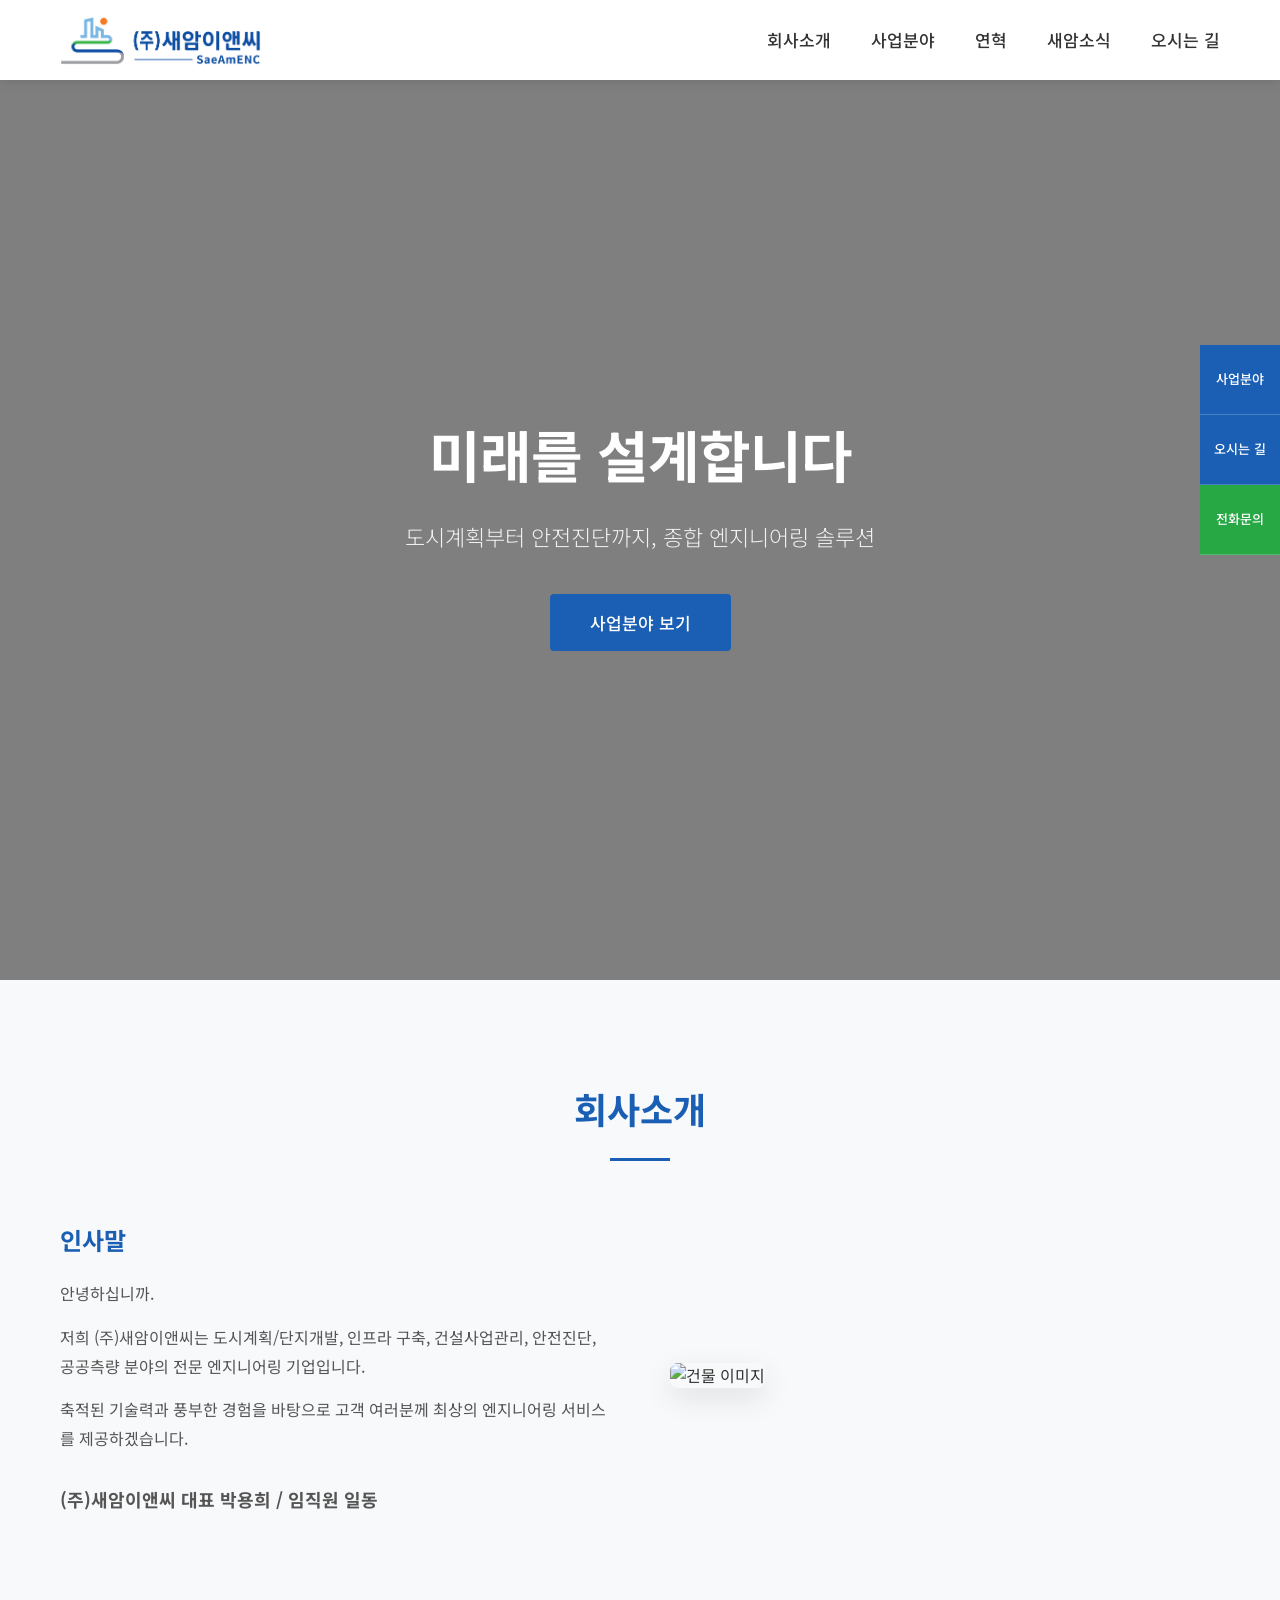
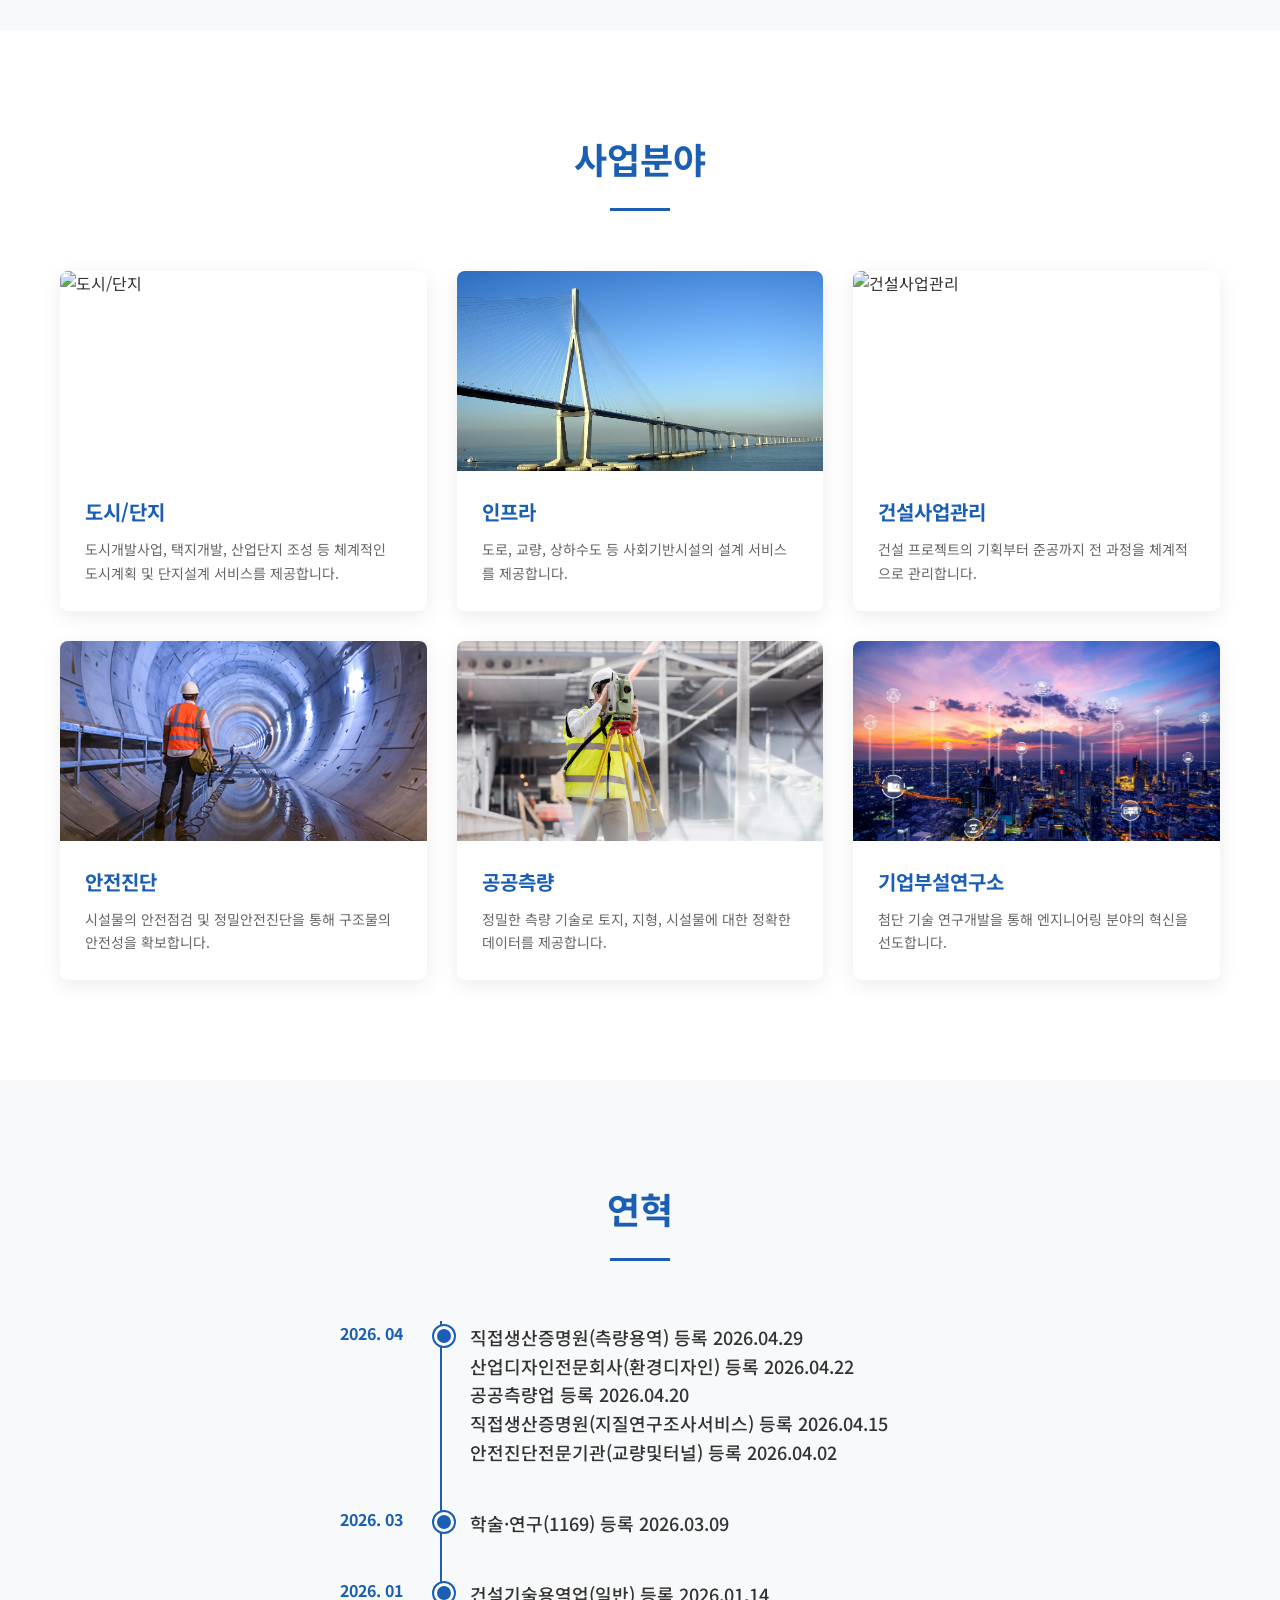
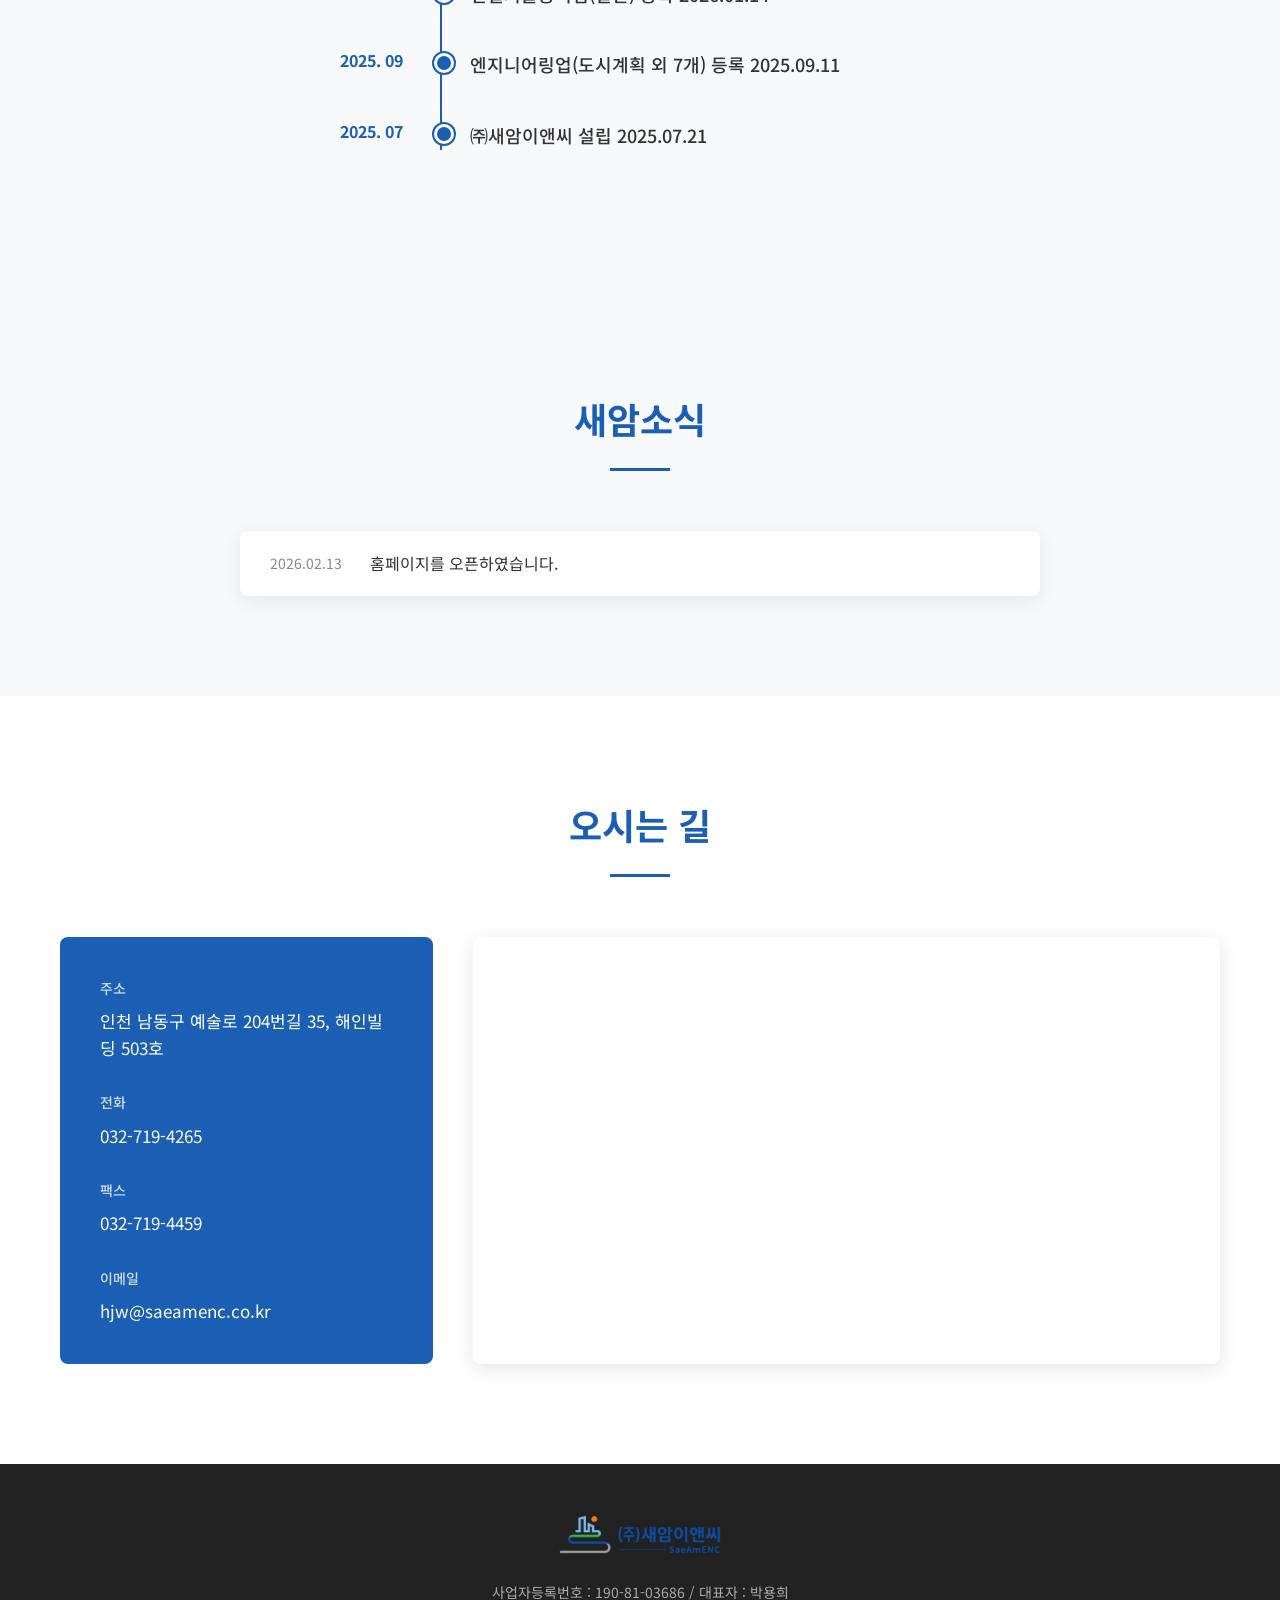
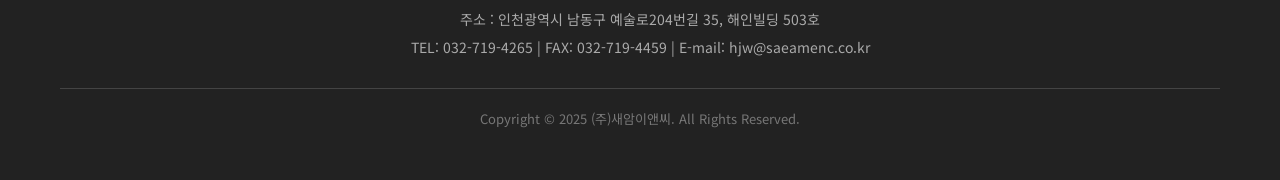
==== index.html @ ef093e9a "연혁 업데이트: 2025.07 설립 ~ 2026.04 등록 내역 추가" ====
<!DOCTYPE html>
<html lang="ko">
<head>
    <meta charset="UTF-8">
    <meta name="viewport" content="width=device-width, initial-scale=1.0">
    <title>(주)새암이앤씨 - 미래를 설계합니다</title>
    <meta name="description" content="(주)새암이앤씨 - 도시/단지, 인프라, 건설사업관리, 안전진단, 공공측량 전문 기업">
    <link rel="stylesheet" href="css/style.css">
    <link href="https://fonts.googleapis.com/css2?family=Noto+Sans+KR:wght@300;400;500;700&display=swap" rel="stylesheet">
</head>
<body>
    <!-- 헤더 -->
    <header class="header">
        <div class="header-inner">
            <div class="logo">
                <a href="index.html">
                    <img src="images/logo.png" alt="(주)새암이앤씨" class="logo-img">
                </a>
            </div>
            <nav class="nav-menu">
                <ul>
                    <li><a href="#company">회사소개</a></li>
                    <li><a href="#business">사업분야</a></li>
                    <li><a href="#history">연혁</a></li>
                    <li><a href="#news">새암소식</a></li>
                    <li><a href="#contact">오시는 길</a></li>
                </ul>
            </nav>
            <button class="mobile-menu-btn">
                <span></span>
                <span></span>
                <span></span>
            </button>
        </div>
    </header>

    <!-- 히어로 섹션 -->
    <section class="hero">
        <div class="hero-overlay"></div>
        <div class="hero-content">
            <h1>미래를 설계합니다</h1>
            <p>도시계획부터 안전진단까지, 종합 엔지니어링 솔루션</p>
            <a href="#business" class="btn-primary">사업분야 보기</a>
        </div>
    </section>

    <!-- 회사소개 -->
    <section id="company" class="section company">
        <div class="container">
            <h2 class="section-title">회사소개</h2>
            <div class="company-content">
                <div class="company-text">
                    <h3>인사말</h3>
                    <p>
                        안녕하십니까.
                    </p>
                    <p>
                        저희 (주)새암이앤씨는 도시계획/단지개발, 인프라 구축, 건설사업관리, 안전진단, 공공측량 분야의 전문 엔지니어링 기업입니다.
                    </p>
                    <p>
                        축적된 기술력과 풍부한 경험을 바탕으로 고객 여러분께 
                        최상의 엔지니어링 서비스를 제공하겠습니다.
                    </p>
                    <p class="signature">
                        <strong>(주)새암이앤씨 대표 박용희 / 임직원 일동</strong>
                    </p>
                </div>
                <div class="company-image">
                    <img src="https://images.unsplash.com/photo-1486406146926-c627a92ad1ab?w=600&q=80" alt="건물 이미지">
                </div>
            </div>
        </div>
    </section>

    <!-- 사업분야 -->
    <section id="business" class="section business">
        <div class="container">
            <h2 class="section-title">사업분야</h2>
            <div class="business-grid">
                <div class="business-card">
                    <div class="card-icon">
                        <img src="https://images.unsplash.com/photo-1477959858617-67f85cf4f1df?w=400&q=80" alt="도시/단지">
                    </div>
                    <h3>도시/단지</h3>
                    <p>도시개발사업, 택지개발, 산업단지 조성 등 체계적인 도시계획 및 단지설계 서비스를 제공합니다.</p>
                </div>
                <div class="business-card">
                    <div class="card-icon">
                        <img src="images/infra.jpg" alt="인프라">
                    </div>
                    <h3>인프라</h3>
                    <p>도로, 교량, 상하수도 등 사회기반시설의 설계 서비스를 제공합니다.</p>
                </div>
                <div class="business-card">
                    <div class="card-icon">
                        <img src="https://images.unsplash.com/photo-1504307651254-35680f356dfd?w=400&q=80" alt="건설사업관리">
                    </div>
                    <h3>건설사업관리</h3>
                    <p>건설 프로젝트의 기획부터 준공까지 전 과정을 체계적으로 관리합니다.</p>
                </div>
                <div class="business-card">
                    <div class="card-icon">
                        <img src="images/safety.jpg" alt="안전진단">
                    </div>
                    <h3>안전진단</h3>
                    <p>시설물의 안전점검 및 정밀안전진단을 통해 구조물의 안전성을 확보합니다.</p>
                </div>
                <div class="business-card">
                    <div class="card-icon">
                        <img src="images/survey.jpg" alt="공공측량">
                    </div>
                    <h3>공공측량</h3>
                    <p>정밀한 측량 기술로 토지, 지형, 시설물에 대한 정확한 데이터를 제공합니다.</p>
                </div>
                <div class="business-card">
                    <div class="card-icon">
                        <img src="images/research.jpg" alt="기업부설연구소">
                    </div>
                    <h3>기업부설연구소</h3>
                    <p>첨단 기술 연구개발을 통해 엔지니어링 분야의 혁신을 선도합니다.</p>
                </div>
            </div>
        </div>
    </section>

    <!-- 연혁 -->
    <section id="history" class="section history">
        <div class="container">
            <h2 class="section-title">연혁</h2>
            <div class="timeline">
                <div class="timeline-item">
                    <div class="timeline-date">2026. 04</div>
                    <div class="timeline-content">
                        <h4>직접생산증명원(측량용역) 등록 <span class="timeline-sub">2026.04.29</span></h4>
                        <h4>산업디자인전문회사(환경디자인) 등록 <span class="timeline-sub">2026.04.22</span></h4>
                        <h4>공공측량업 등록 <span class="timeline-sub">2026.04.20</span></h4>
                        <h4>직접생산증명원(지질연구조사서비스) 등록 <span class="timeline-sub">2026.04.15</span></h4>
                        <h4>안전진단전문기관(교량및터널) 등록 <span class="timeline-sub">2026.04.02</span></h4>
                    </div>
                </div>
                <div class="timeline-item">
                    <div class="timeline-date">2026. 03</div>
                    <div class="timeline-content">
                        <h4>학술·연구(1169) 등록 <span class="timeline-sub">2026.03.09</span></h4>
                    </div>
                </div>
                <div class="timeline-item">
                    <div class="timeline-date">2026. 01</div>
                    <div class="timeline-content">
                        <h4>건설기술용역업(일반) 등록 <span class="timeline-sub">2026.01.14</span></h4>
                    </div>
                </div>
                <div class="timeline-item">
                    <div class="timeline-date">2025. 09</div>
                    <div class="timeline-content">
                        <h4>엔지니어링업(도시계획 외 7개) 등록 <span class="timeline-sub">2025.09.11</span></h4>
                    </div>
                </div>
                <div class="timeline-item">
                    <div class="timeline-date">2025. 07</div>
                    <div class="timeline-content">
                        <h4>㈜새암이앤씨 설립 <span class="timeline-sub">2025.07.21</span></h4>
                    </div>
                </div>
            </div>
        </div>
    </section>

    <!-- 새암소식 -->
    <section id="news" class="section news">
        <div class="container">
            <h2 class="section-title">새암소식</h2>
            <div class="news-list">
                <div class="news-item">
                    <span class="news-date">2026.02.13</span>
                    <span class="news-title">홈페이지를 오픈하였습니다.</span>
                </div>
            </div>
        </div>
    </section>

    <!-- 오시는 길 -->
    <section id="contact" class="section contact">
        <div class="container">
            <h2 class="section-title">오시는 길</h2>
            <div class="contact-wrapper">
                <div class="contact-info">
                    <div class="info-item">
                        <h4>주소</h4>
                        <p>인천 남동구 예술로 204번길 35, 해인빌딩 503호</p>
                    </div>
                    <div class="info-item">
                        <h4>전화</h4>
                        <p>032-719-4265</p>
                    </div>
                    <div class="info-item">
                        <h4>팩스</h4>
                        <p>032-719-4459</p>
                    </div>
                    <div class="info-item">
                        <h4>이메일</h4>
                        <p>hjw@saeamenc.co.kr</p>
                    </div>
                </div>
                <div class="contact-map">
                    <iframe 
                        src="https://www.google.com/maps/embed?pb=!1m18!1m12!1m3!1d3167.8694726!2d126.7055!3d37.4508!2m3!1f0!2f0!3f0!3m2!1i1024!2i768!4f13.1!3m3!1m2!1s0x0%3A0x0!2z7J247LKcIOuCqOuPmeq1rCDsmIjsiKDroZwgMjA067KI6ri4IDM1!5e0!3m2!1sko!2skr!4v1600000000000!5m2!1sko!2skr" 
                        width="100%" 
                        height="350" 
                        style="border:0;" 
                        allowfullscreen="" 
                        loading="lazy">
                    </iframe>
                </div>
            </div>
        </div>
    </section>

    <!-- 푸터 -->
    <footer class="footer">
        <div class="container">
            <div class="footer-content">
                <div class="footer-logo">
                    <img src="images/logo.png" alt="(주)새암이앤씨" class="footer-logo-img">
                </div>
                <div class="footer-info">
                    <p>사업자등록번호 : 190-81-03686 / 대표자 : 박용희</p>
                    <p>주소 : 인천광역시 남동구 예술로204번길 35, 해인빌딩 503호</p>
                    <p>TEL: 032-719-4265 | FAX: 032-719-4459 | E-mail: hjw@saeamenc.co.kr</p>
                </div>
                <div class="footer-copyright">
                    <p>Copyright © 2025 (주)새암이앤씨. All Rights Reserved.</p>
                </div>
            </div>
        </div>
    </footer>

    <!-- 퀵메뉴 -->
    <aside class="quick-menu">
        <a href="#business" class="quick-item">
            <span>사업분야</span>
        </a>
        <a href="#contact" class="quick-item">
            <span>오시는 길</span>
        </a>
        <a href="tel:032-719-4265" class="quick-item phone">
            <span>전화문의</span>
        </a>
    </aside>

    <script src="js/main.js"></script>
</body>
</html>
---- css/style.css ----
/* Reset & Base */
* {
    margin: 0;
    padding: 0;
    box-sizing: border-box;
}

html {
    scroll-behavior: smooth;
}

body {
    font-family: 'Noto Sans KR', sans-serif;
    font-size: 16px;
    line-height: 1.6;
    color: #333;
    background: #fff;
}

a {
    text-decoration: none;
    color: inherit;
}

ul {
    list-style: none;
}

img {
    max-width: 100%;
    height: auto;
}

.container {
    max-width: 1200px;
    margin: 0 auto;
    padding: 0 20px;
}

/* Header */
.header {
    position: fixed;
    top: 0;
    left: 0;
    right: 0;
    background: #fff;
    box-shadow: 0 2px 10px rgba(0,0,0,0.1);
    z-index: 1000;
}

.header-inner {
    max-width: 1200px;
    margin: 0 auto;
    padding: 0 20px;
    display: flex;
    justify-content: space-between;
    align-items: center;
    height: 80px;
}

.logo a {
    display: flex;
    align-items: center;
}

.logo-img {
    height: 50px;
    width: auto;
}

.logo-text {
    font-size: 24px;
    font-weight: 700;
    color: #1a5fb4;
}

.nav-menu ul {
    display: flex;
    gap: 40px;
}

.nav-menu a {
    font-size: 17px;
    font-weight: 500;
    color: #333;
    transition: color 0.3s;
    padding: 10px 0;
}

.nav-menu a:hover {
    color: #1a5fb4;
}

.mobile-menu-btn {
    display: none;
    flex-direction: column;
    gap: 5px;
    background: none;
    border: none;
    cursor: pointer;
    padding: 5px;
}

.mobile-menu-btn span {
    width: 25px;
    height: 3px;
    background: #333;
    border-radius: 2px;
}

/* Hero Section */
.hero {
    height: 100vh;
    min-height: 600px;
    background: url('https://images.unsplash.com/photo-1486406146926-c627a92ad1ab?w=1600&q=80') center/cover no-repeat;
    display: flex;
    align-items: center;
    justify-content: center;
    position: relative;
    margin-top: 80px;
}

.hero-overlay {
    position: absolute;
    top: 0;
    left: 0;
    right: 0;
    bottom: 0;
    background: rgba(0,0,0,0.5);
}

.hero-content {
    position: relative;
    z-index: 1;
    text-align: center;
    color: #fff;
    padding: 20px;
}

.hero-content h1 {
    font-size: 56px;
    font-weight: 700;
    margin-bottom: 20px;
    letter-spacing: -1px;
}

.hero-content p {
    font-size: 22px;
    font-weight: 300;
    margin-bottom: 40px;
    opacity: 0.9;
}

.btn-primary {
    display: inline-block;
    padding: 15px 40px;
    background: #1a5fb4;
    color: #fff;
    font-size: 17px;
    font-weight: 500;
    border-radius: 4px;
    transition: background 0.3s;
}

.btn-primary:hover {
    background: #154a8f;
}

/* Sections */
.section {
    padding: 100px 0;
}

.section-title {
    font-size: 36px;
    font-weight: 700;
    text-align: center;
    margin-bottom: 60px;
    color: #1a5fb4;
    position: relative;
}

.section-title::after {
    content: '';
    display: block;
    width: 60px;
    height: 3px;
    background: #1a5fb4;
    margin: 20px auto 0;
}

/* Company Section */
.company {
    background: #f8f9fa;
}

.company-content {
    display: grid;
    grid-template-columns: 1fr 1fr;
    gap: 60px;
    align-items: center;
}

.company-text h3 {
    font-size: 24px;
    color: #1a5fb4;
    margin-bottom: 20px;
}

.company-text p {
    margin-bottom: 15px;
    font-size: 16px;
    line-height: 1.8;
    color: #555;
}

.company-text .signature {
    margin-top: 30px;
    font-size: 18px;
}

.company-image img {
    border-radius: 8px;
    box-shadow: 0 10px 30px rgba(0,0,0,0.1);
}

/* Business Section */
.business-grid {
    display: grid;
    grid-template-columns: repeat(3, 1fr);
    gap: 30px;
}

.business-card {
    background: #fff;
    border-radius: 8px;
    overflow: hidden;
    box-shadow: 0 5px 20px rgba(0,0,0,0.08);
    transition: transform 0.3s, box-shadow 0.3s;
}

.business-card:hover {
    transform: translateY(-10px);
    box-shadow: 0 15px 40px rgba(0,0,0,0.15);
}

.card-icon {
    height: 200px;
    overflow: hidden;
}

.card-icon img {
    width: 100%;
    height: 100%;
    object-fit: cover;
    transition: transform 0.3s;
}

.business-card:hover .card-icon img {
    transform: scale(1.1);
}

.business-card h3 {
    font-size: 20px;
    color: #1a5fb4;
    padding: 25px 25px 10px;
}

.business-card p {
    padding: 0 25px 25px;
    font-size: 14px;
    color: #666;
    line-height: 1.7;
}

/* History Section */
.history {
    background: #f8f9fa;
}

.timeline {
    max-width: 600px;
    margin: 0 auto;
    position: relative;
}

.timeline::before {
    content: '';
    position: absolute;
    left: 100px;
    top: 0;
    bottom: 0;
    width: 2px;
    background: #1a5fb4;
}

.timeline-item {
    display: flex;
    align-items: flex-start;
    margin-bottom: 40px;
    position: relative;
}

.timeline-item::before {
    content: '';
    position: absolute;
    left: 94px;
    top: 5px;
    width: 14px;
    height: 14px;
    background: #1a5fb4;
    border-radius: 50%;
    border: 3px solid #fff;
    box-shadow: 0 0 0 2px #1a5fb4;
}

.timeline-date {
    width: 80px;
    font-size: 16px;
    font-weight: 700;
    color: #1a5fb4;
    flex-shrink: 0;
}

.timeline-content {
    margin-left: 50px;
    padding-top: 2px;
}

.timeline-content h4 {
    font-size: 18px;
    color: #333;
    font-weight: 500;
}

/* News Section */
.news {
    background: #f8f9fa;
}

.news-list {
    max-width: 800px;
    margin: 0 auto;
    background: #fff;
    border-radius: 8px;
    box-shadow: 0 5px 20px rgba(0,0,0,0.08);
    overflow: hidden;
}

.news-item {
    display: flex;
    align-items: center;
    padding: 20px 30px;
    border-bottom: 1px solid #eee;
    transition: background 0.3s;
}

.news-item:last-child {
    border-bottom: none;
}

.news-item:hover {
    background: #f8f9fa;
}

.news-date {
    font-size: 14px;
    color: #888;
    min-width: 100px;
    flex-shrink: 0;
}

.news-title {
    font-size: 16px;
    color: #333;
    font-weight: 400;
}

/* Contact Section */
.contact-wrapper {
    display: grid;
    grid-template-columns: 1fr 2fr;
    gap: 40px;
}

.contact-info {
    background: #1a5fb4;
    padding: 40px;
    border-radius: 8px;
    color: #fff;
}

.info-item {
    margin-bottom: 30px;
}

.info-item:last-child {
    margin-bottom: 0;
}

.info-item h4 {
    font-size: 14px;
    font-weight: 500;
    opacity: 0.8;
    margin-bottom: 8px;
}

.info-item p {
    font-size: 17px;
    font-weight: 400;
}

.contact-map {
    border-radius: 8px;
    overflow: hidden;
    box-shadow: 0 5px 20px rgba(0,0,0,0.1);
}

.contact-map iframe {
    display: block;
}

/* Footer */
.footer {
    background: #222;
    color: #aaa;
    padding: 50px 0;
}

.footer-content {
    text-align: center;
}

.footer-logo {
    margin-bottom: 20px;
}

.footer-logo span {
    font-size: 22px;
    font-weight: 700;
    color: #fff;
}

.footer-logo-img {
    height: 40px;
    width: auto;
}

.footer-info p {
    font-size: 14px;
    margin-bottom: 5px;
}

.footer-copyright {
    margin-top: 30px;
    padding-top: 20px;
    border-top: 1px solid #444;
}

.footer-copyright p {
    font-size: 13px;
    color: #777;
}

/* Quick Menu */
.quick-menu {
    position: fixed;
    right: 0;
    top: 50%;
    transform: translateY(-50%);
    z-index: 999;
    display: flex;
    flex-direction: column;
}

.quick-item {
    display: flex;
    align-items: center;
    justify-content: center;
    width: 80px;
    height: 70px;
    background: #1a5fb4;
    color: #fff;
    font-size: 13px;
    font-weight: 500;
    text-align: center;
    border-bottom: 1px solid rgba(255,255,255,0.2);
    transition: background 0.3s;
}

.quick-item:hover {
    background: #154a8f;
}

.quick-item.phone {
    background: #28a745;
}

.quick-item.phone:hover {
    background: #1e7b34;
}

/* Responsive */
@media (max-width: 992px) {
    .business-grid {
        grid-template-columns: repeat(2, 1fr);
    }
    
    .company-content {
        grid-template-columns: 1fr;
    }
    
    .company-image {
        order: -1;
    }
    
    .contact-wrapper {
        grid-template-columns: 1fr;
    }
}

@media (max-width: 768px) {
    .header-inner {
        height: 60px;
    }
    
    .logo-text {
        font-size: 18px;
    }
    
    .nav-menu {
        display: none;
        position: absolute;
        top: 60px;
        left: 0;
        right: 0;
        background: #fff;
        padding: 20px;
        box-shadow: 0 5px 10px rgba(0,0,0,0.1);
    }
    
    .nav-menu.active {
        display: block;
    }
    
    .nav-menu ul {
        flex-direction: column;
        gap: 0;
    }
    
    .nav-menu a {
        display: block;
        padding: 15px 0;
        border-bottom: 1px solid #eee;
    }
    
    .mobile-menu-btn {
        display: flex;
    }
    
    .hero {
        margin-top: 60px;
        height: 80vh;
        min-height: 500px;
    }
    
    .hero-content h1 {
        font-size: 32px;
    }
    
    .hero-content p {
        font-size: 16px;
    }
    
    .section {
        padding: 60px 0;
    }
    
    .section-title {
        font-size: 28px;
        margin-bottom: 40px;
    }
    
    .business-grid {
        grid-template-columns: 1fr;
    }
    
    .quick-menu {
        display: none;
    }
    
    .timeline::before {
        left: 80px;
    }
    
    .timeline-item::before {
        left: 74px;
    }
    
    .timeline-date {
        width: 60px;
        font-size: 14px;
    }
    
    .timeline-content {
        margin-left: 40px;
    }
}
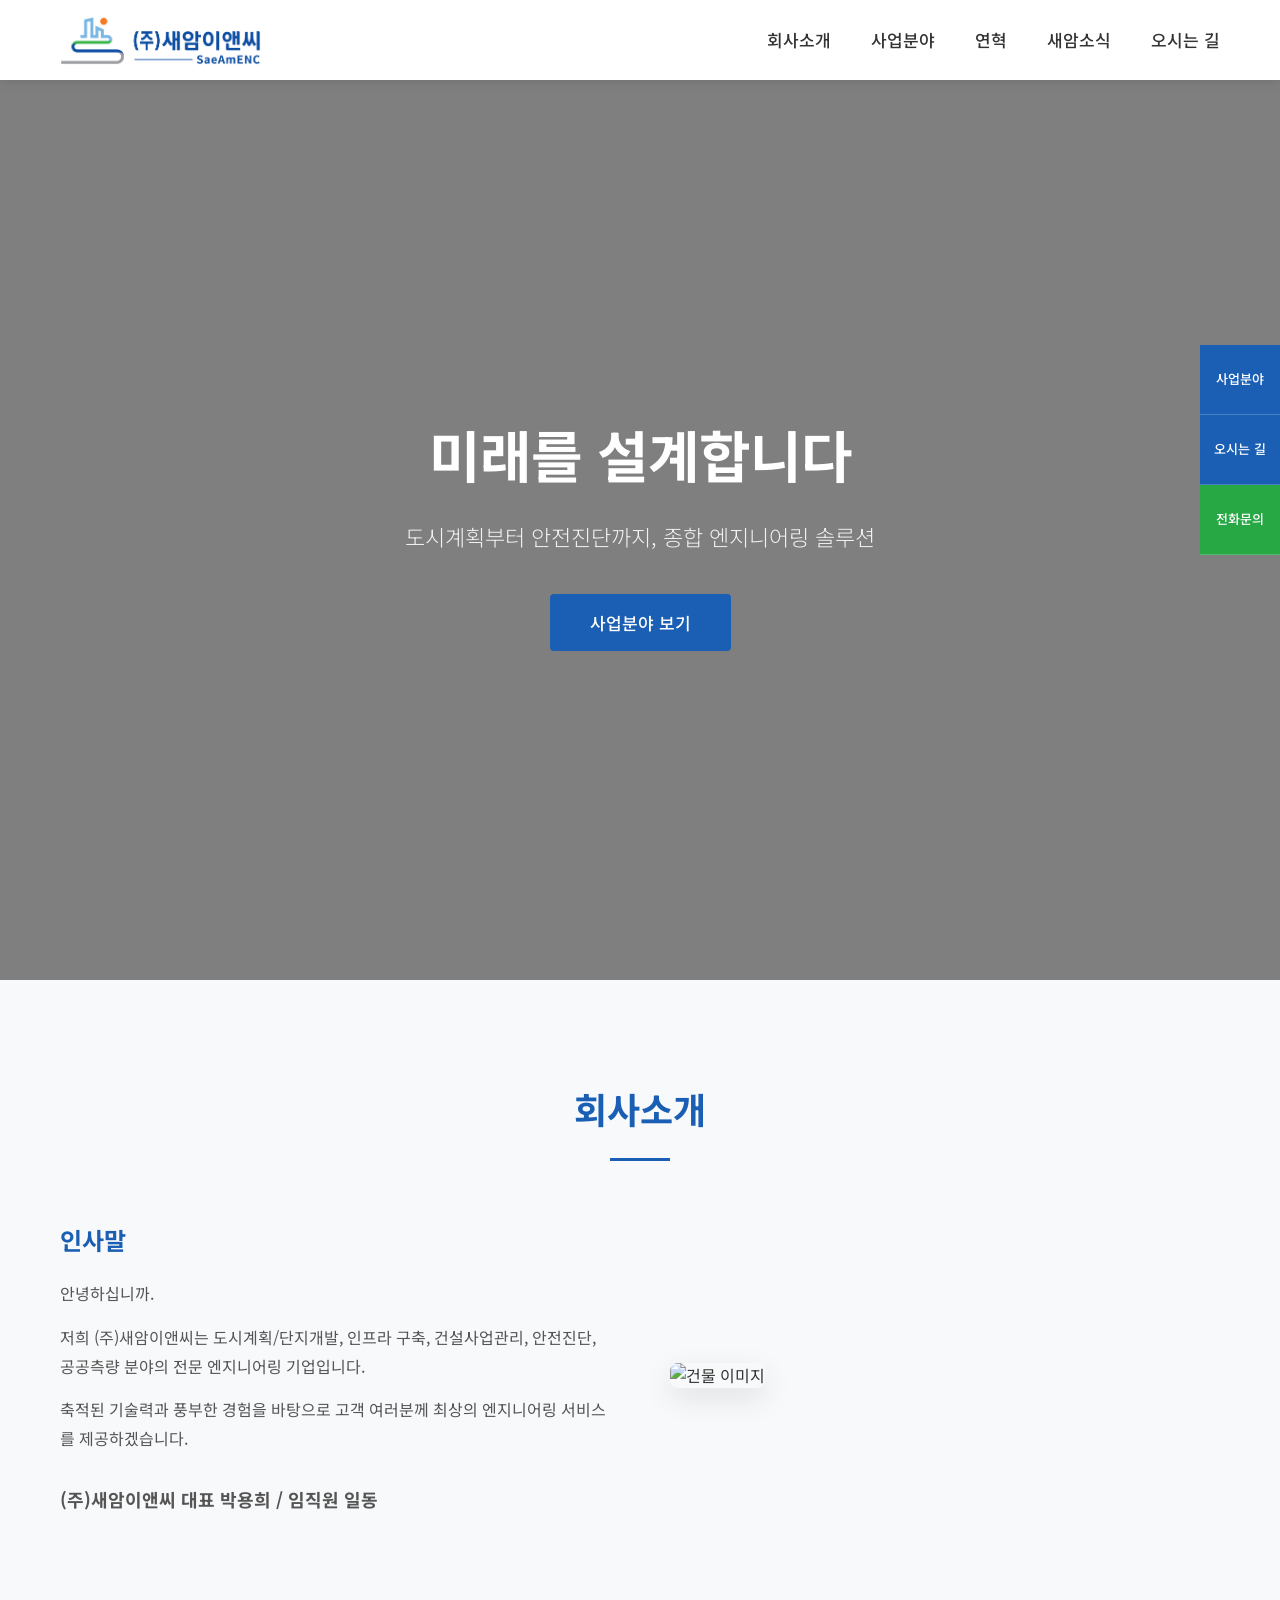
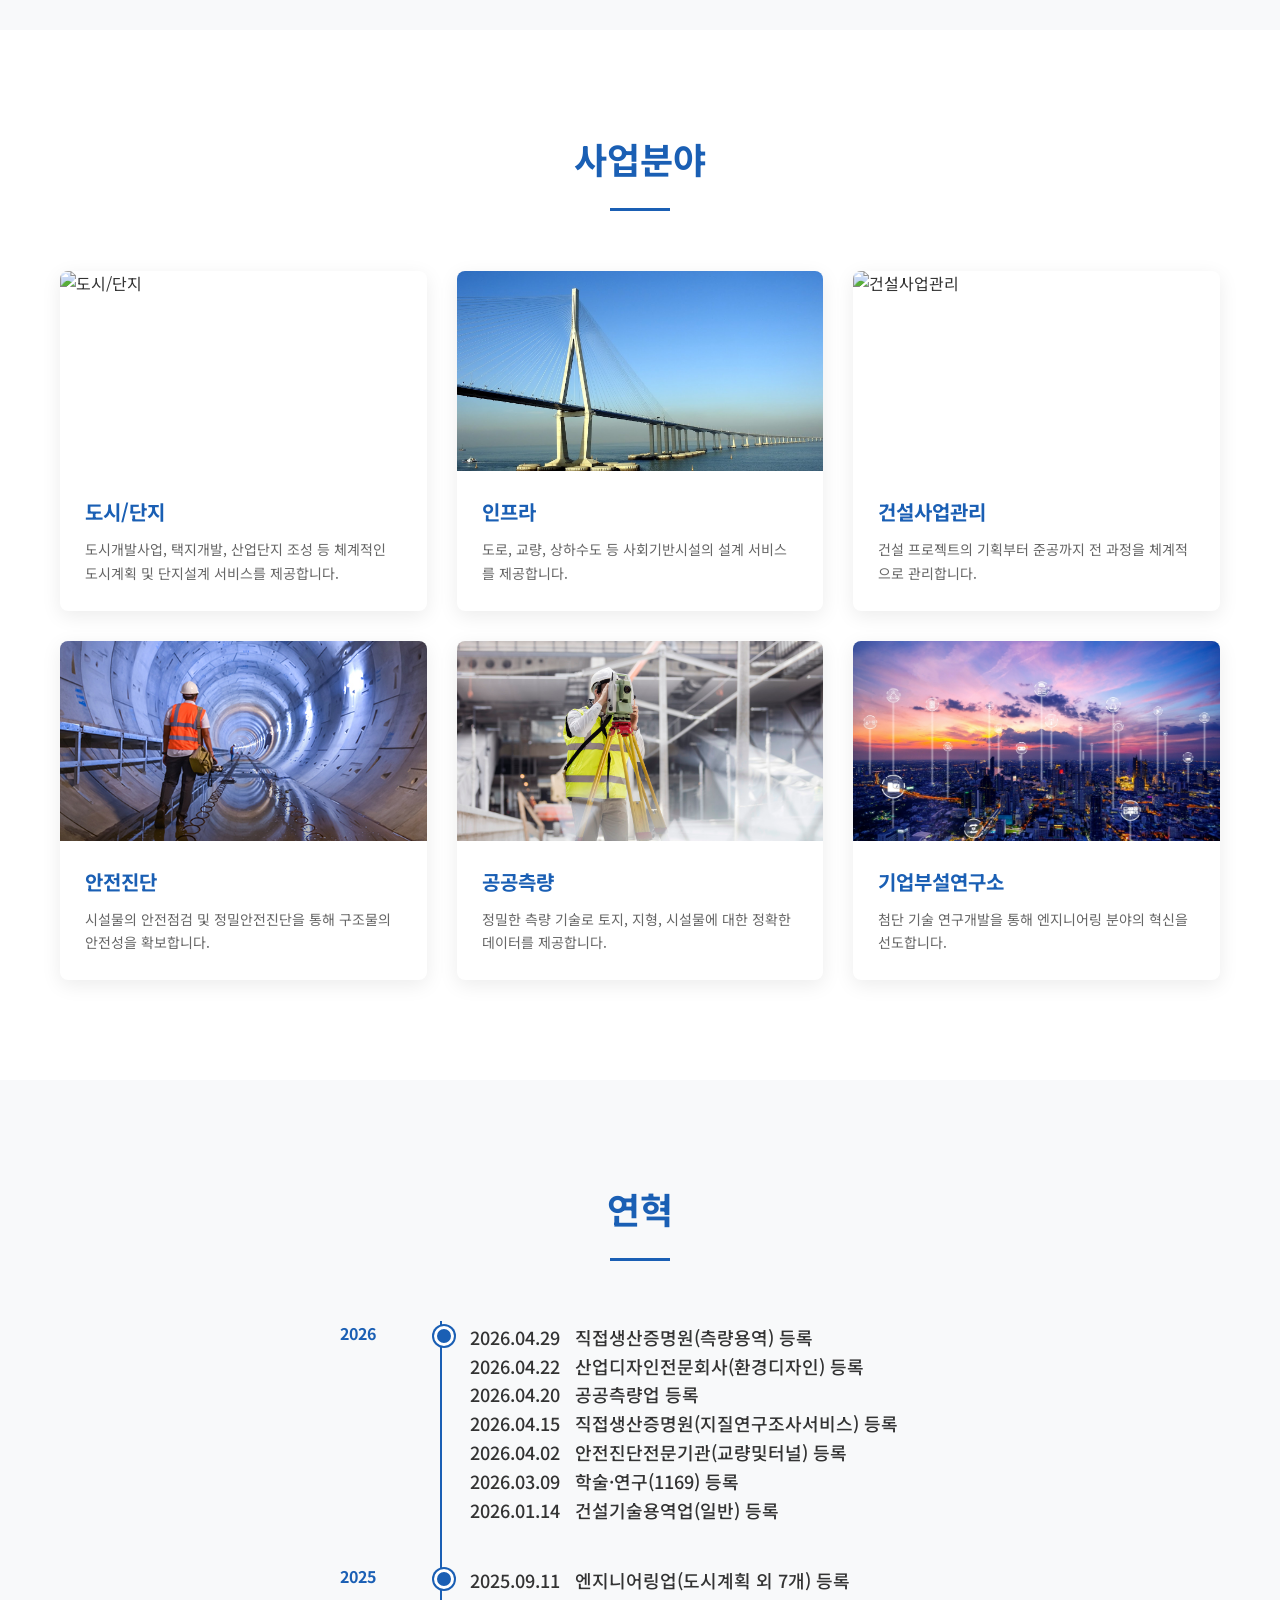
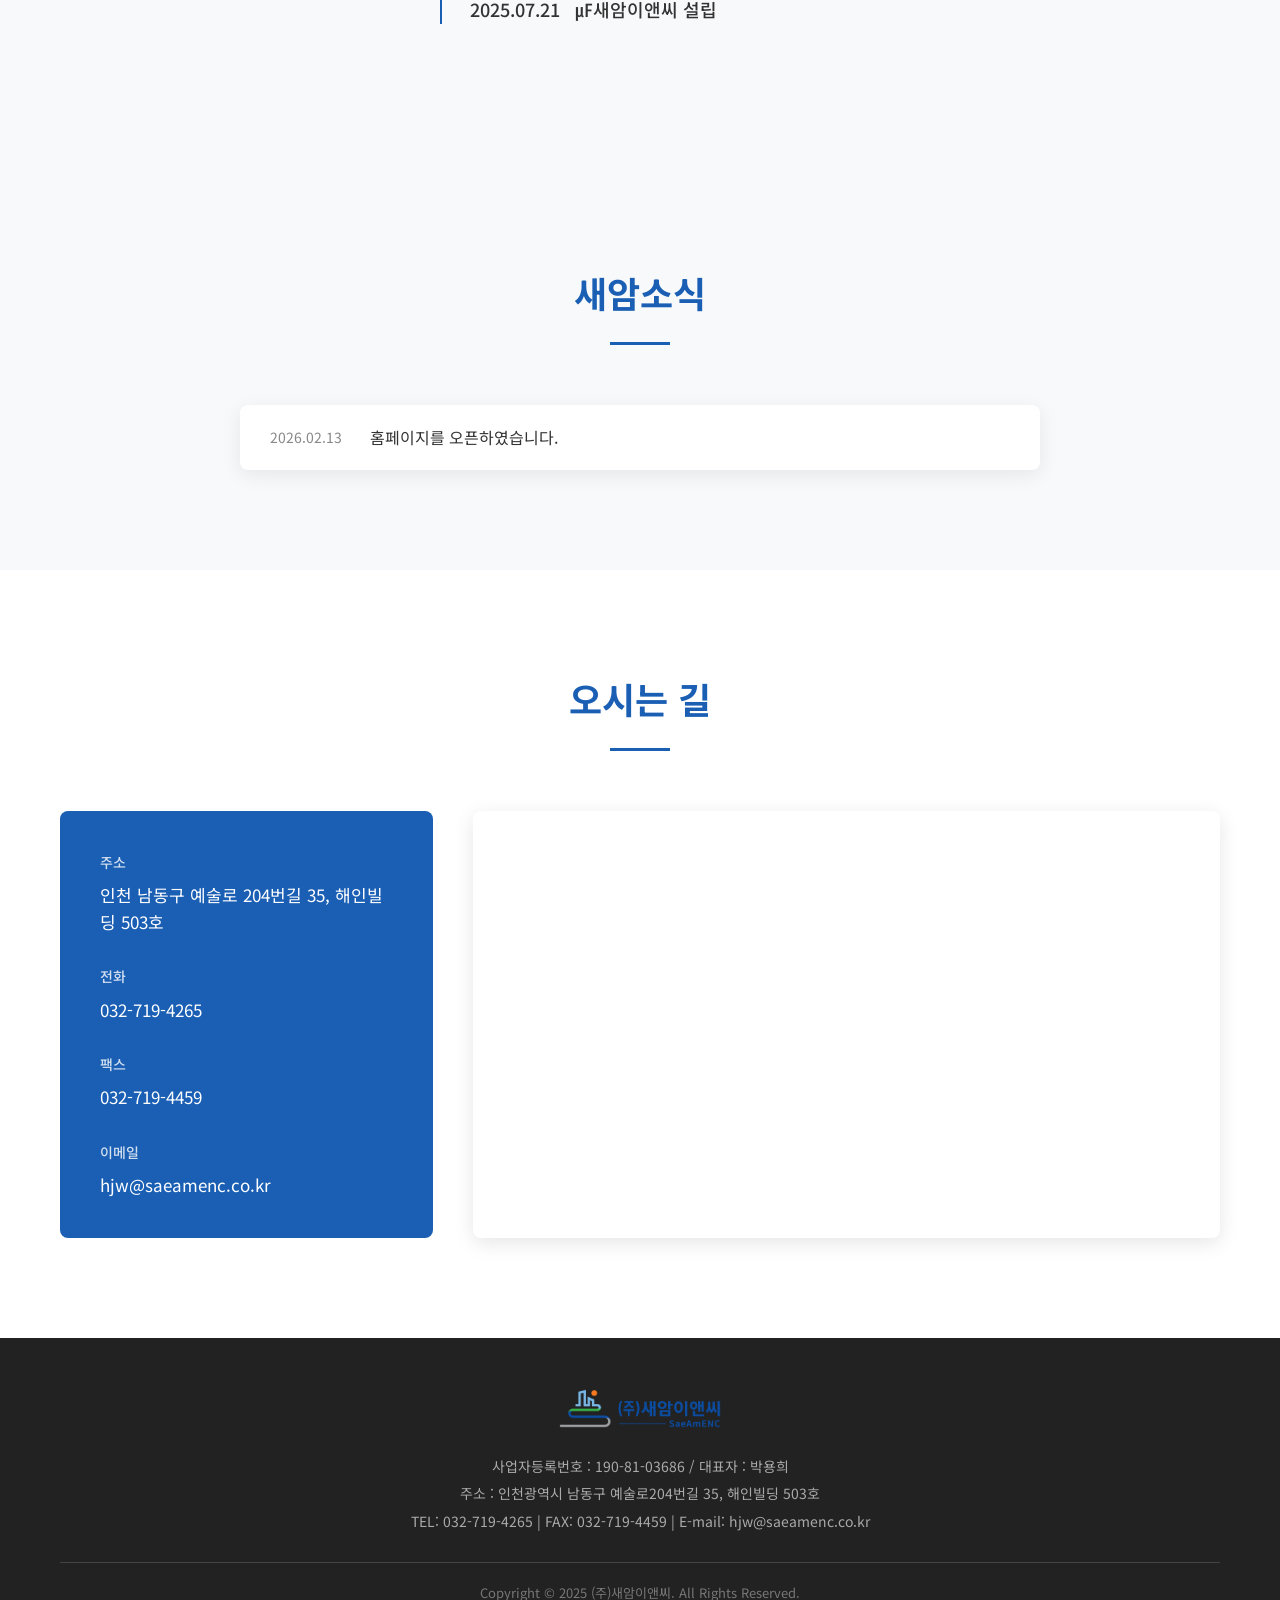
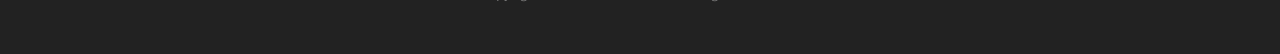
==== commit 1cacf50c: "연혁 형식 변경: 날짜 앞, 연도별 그룹화" ====
--- a/index.html
+++ b/index.html
@@ -129,37 +129,22 @@
             <h2 class="section-title">연혁</h2>
             <div class="timeline">
                 <div class="timeline-item">
-                    <div class="timeline-date">2026. 04</div>
+                    <div class="timeline-date">2026</div>
                     <div class="timeline-content">
-                        <h4>직접생산증명원(측량용역) 등록 <span class="timeline-sub">2026.04.29</span></h4>
-                        <h4>산업디자인전문회사(환경디자인) 등록 <span class="timeline-sub">2026.04.22</span></h4>
-                        <h4>공공측량업 등록 <span class="timeline-sub">2026.04.20</span></h4>
-                        <h4>직접생산증명원(지질연구조사서비스) 등록 <span class="timeline-sub">2026.04.15</span></h4>
-                        <h4>안전진단전문기관(교량및터널) 등록 <span class="timeline-sub">2026.04.02</span></h4>
+                        <h4>2026.04.29 &nbsp; 직접생산증명원(측량용역) 등록</h4>
+                        <h4>2026.04.22 &nbsp; 산업디자인전문회사(환경디자인) 등록</h4>
+                        <h4>2026.04.20 &nbsp; 공공측량업 등록</h4>
+                        <h4>2026.04.15 &nbsp; 직접생산증명원(지질연구조사서비스) 등록</h4>
+                        <h4>2026.04.02 &nbsp; 안전진단전문기관(교량및터널) 등록</h4>
+                        <h4>2026.03.09 &nbsp; 학술·연구(1169) 등록</h4>
+                        <h4>2026.01.14 &nbsp; 건설기술용역업(일반) 등록</h4>
                     </div>
                 </div>
                 <div class="timeline-item">
-                    <div class="timeline-date">2026. 03</div>
+                    <div class="timeline-date">2025</div>
                     <div class="timeline-content">
-                        <h4>학술·연구(1169) 등록 <span class="timeline-sub">2026.03.09</span></h4>
-                    </div>
-                </div>
-                <div class="timeline-item">
-                    <div class="timeline-date">2026. 01</div>
-                    <div class="timeline-content">
-                        <h4>건설기술용역업(일반) 등록 <span class="timeline-sub">2026.01.14</span></h4>
-                    </div>
-                </div>
-                <div class="timeline-item">
-                    <div class="timeline-date">2025. 09</div>
-                    <div class="timeline-content">
-                        <h4>엔지니어링업(도시계획 외 7개) 등록 <span class="timeline-sub">2025.09.11</span></h4>
-                    </div>
-                </div>
-                <div class="timeline-item">
-                    <div class="timeline-date">2025. 07</div>
-                    <div class="timeline-content">
-                        <h4>㈜새암이앤씨 설립 <span class="timeline-sub">2025.07.21</span></h4>
+                        <h4>2025.09.11 &nbsp; 엔지니어링업(도시계획 외 7개) 등록</h4>
+                        <h4>2025.07.21 &nbsp; ㎌새암이앤씨 설립</h4>
                     </div>
                 </div>
             </div>
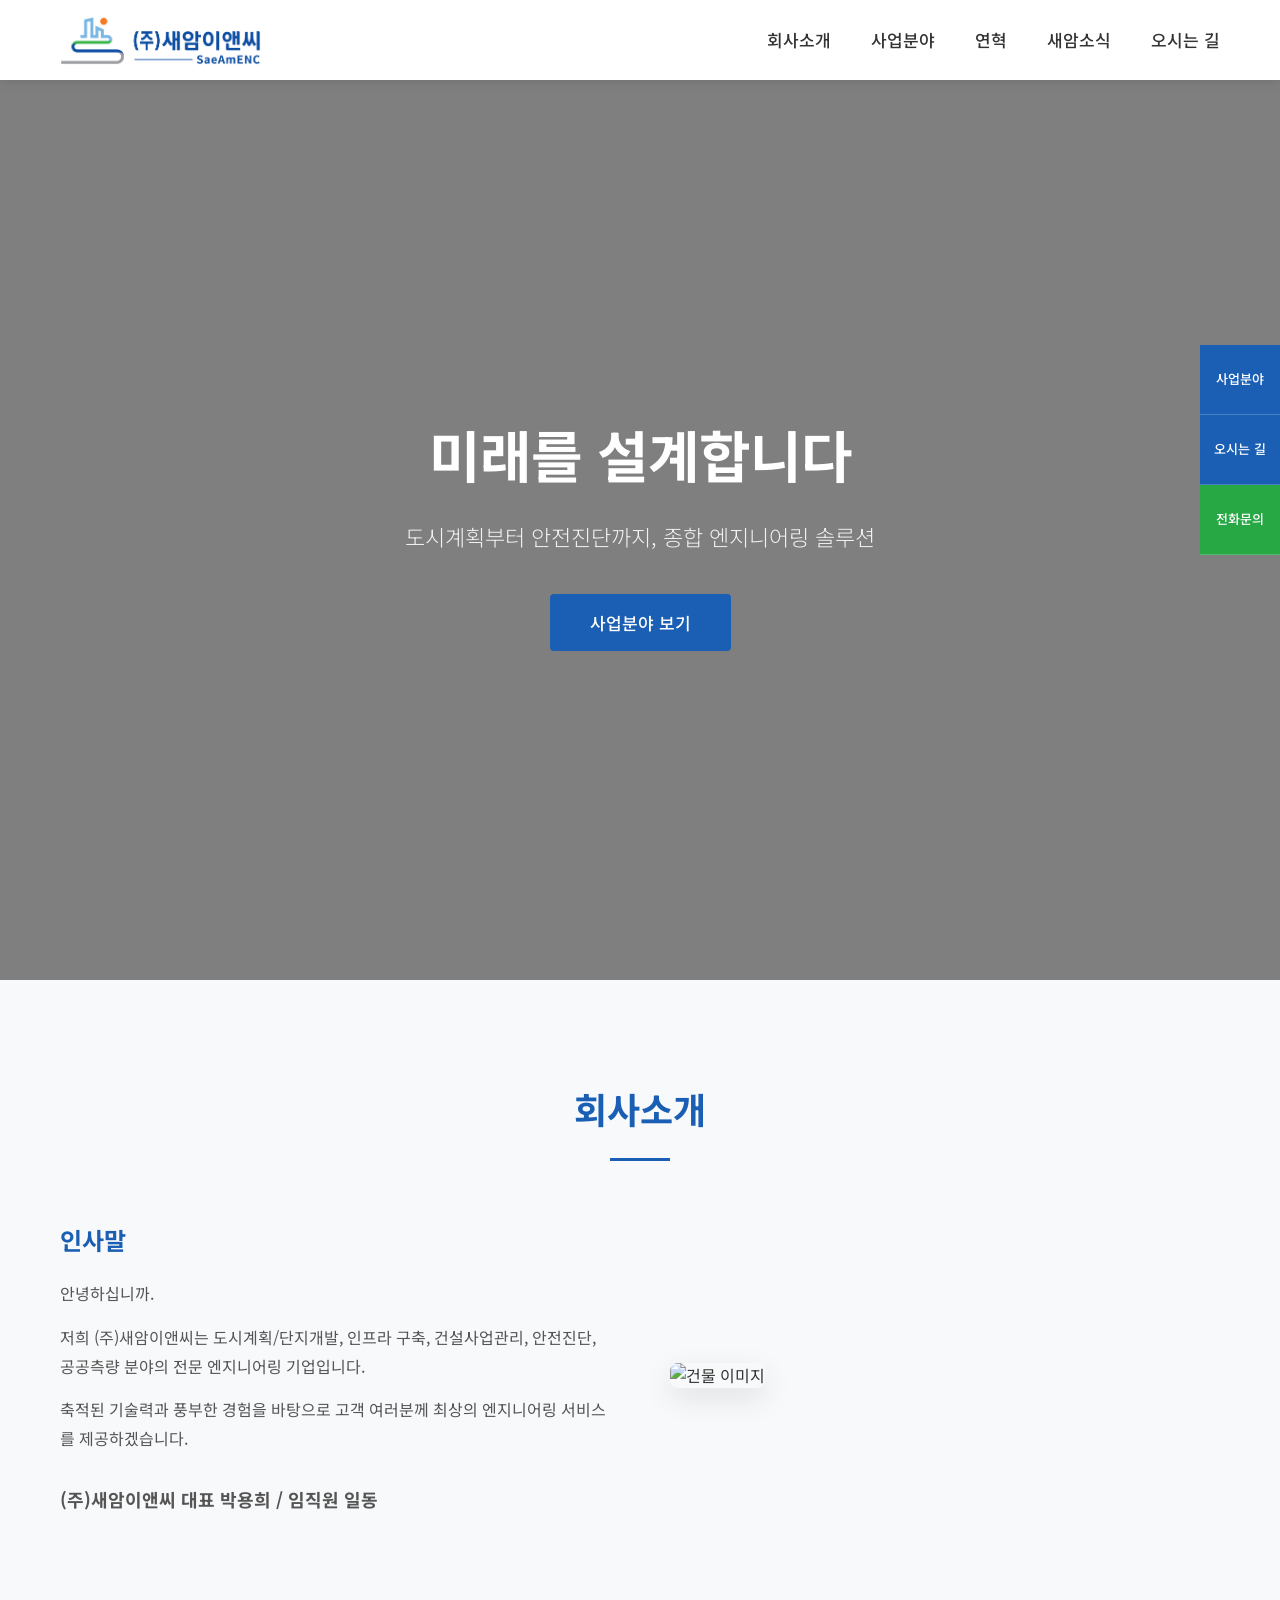
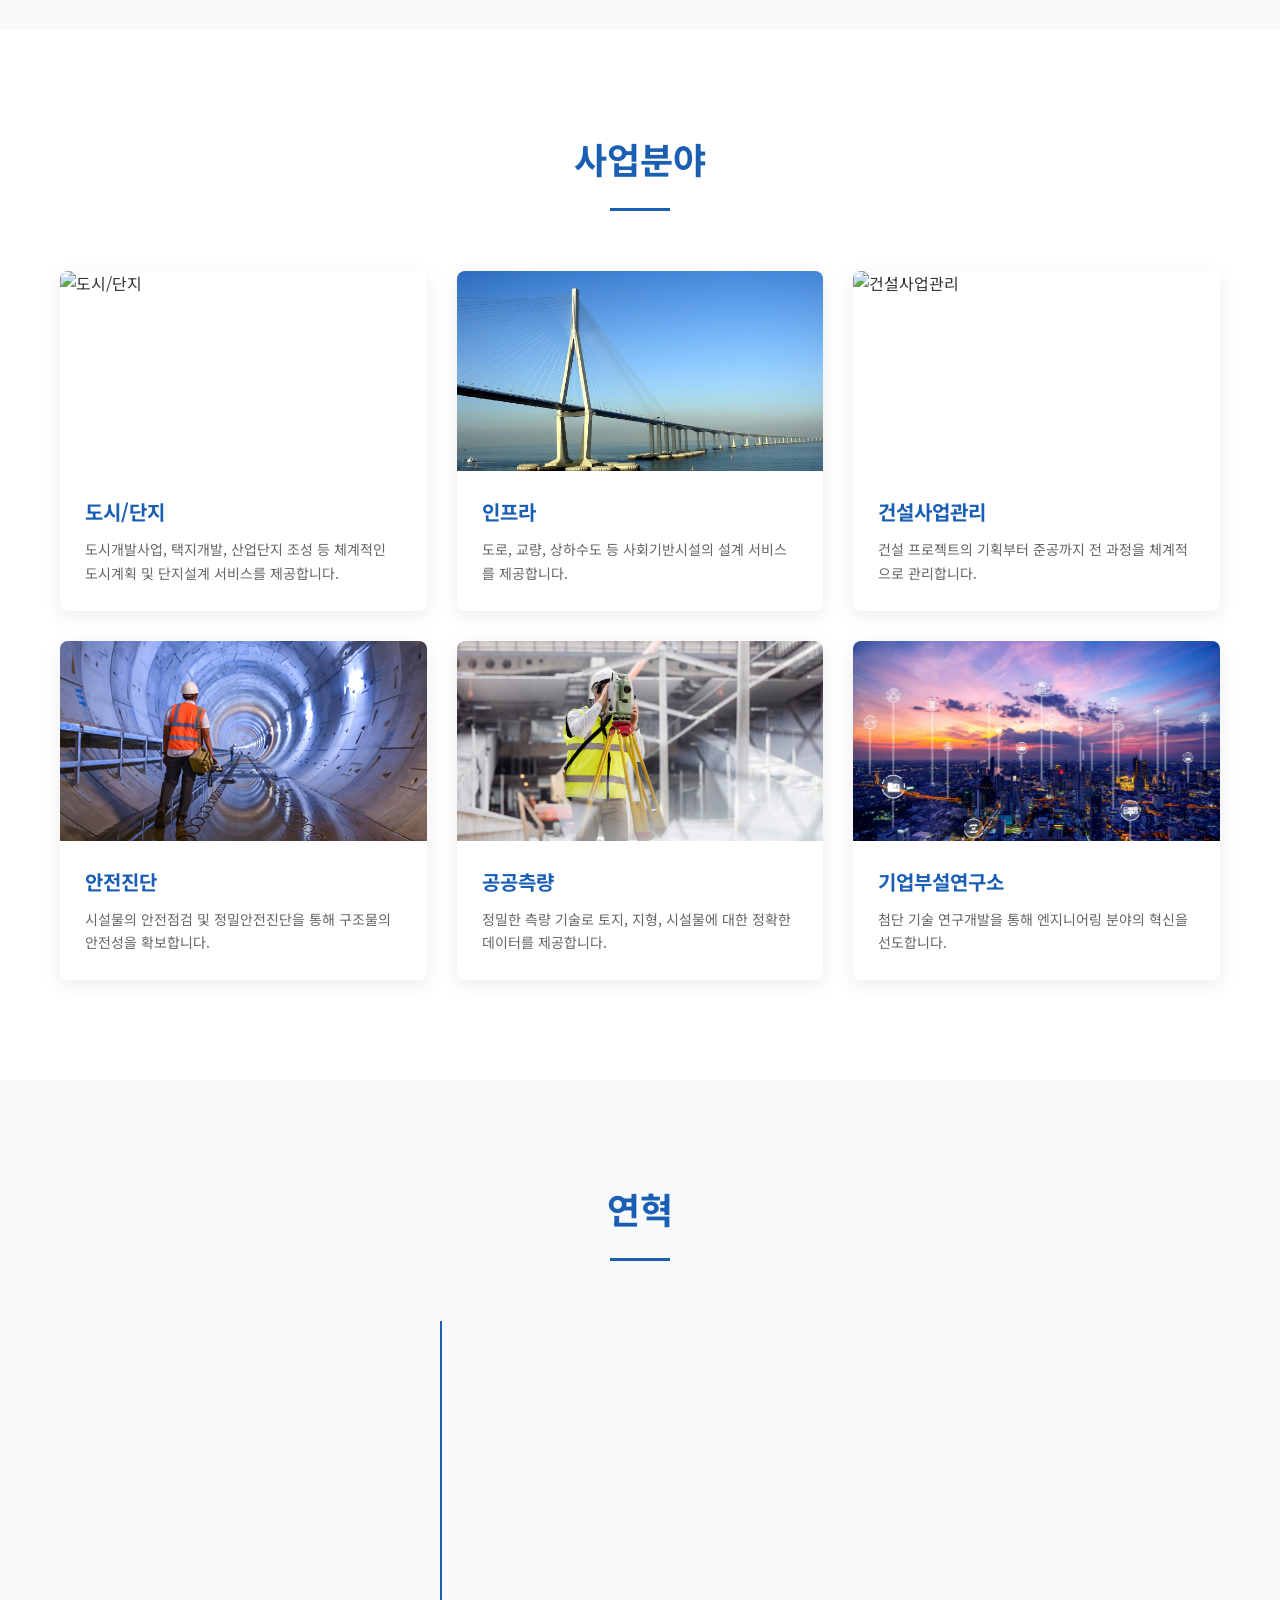
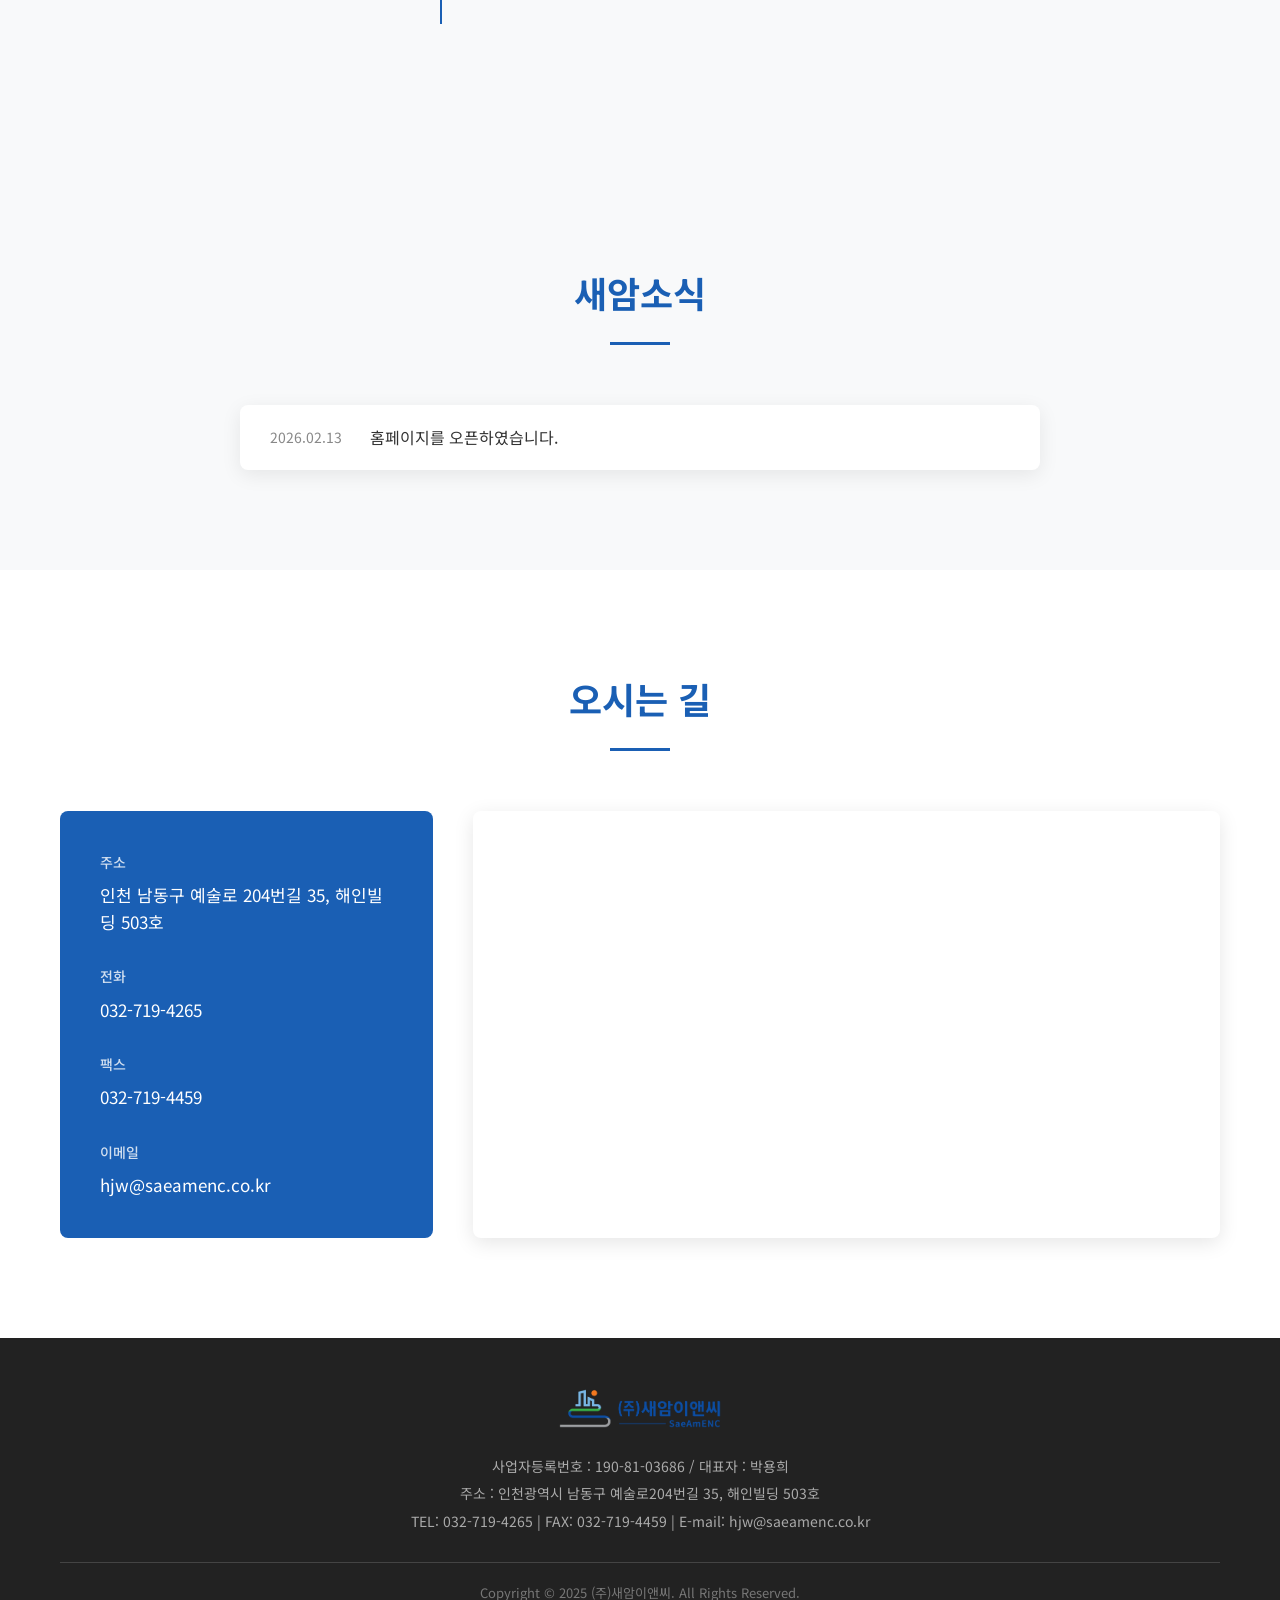
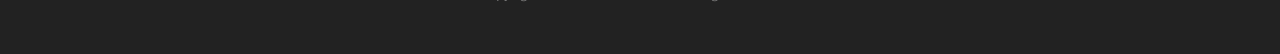
==== commit c5a72f75: "연혁 날짜 형식: 연도 제외, 월.일만 표시" ====
--- a/index.html
+++ b/index.html
@@ -131,20 +131,20 @@
                 <div class="timeline-item">
                     <div class="timeline-date">2026</div>
                     <div class="timeline-content">
-                        <h4>2026.04.29 &nbsp; 직접생산증명원(측량용역) 등록</h4>
-                        <h4>2026.04.22 &nbsp; 산업디자인전문회사(환경디자인) 등록</h4>
-                        <h4>2026.04.20 &nbsp; 공공측량업 등록</h4>
-                        <h4>2026.04.15 &nbsp; 직접생산증명원(지질연구조사서비스) 등록</h4>
-                        <h4>2026.04.02 &nbsp; 안전진단전문기관(교량및터널) 등록</h4>
-                        <h4>2026.03.09 &nbsp; 학술·연구(1169) 등록</h4>
-                        <h4>2026.01.14 &nbsp; 건설기술용역업(일반) 등록</h4>
+                        <h4>04.29 &nbsp; 직접생산증명원(측량용역) 등록</h4>
+                        <h4>04.22 &nbsp; 산업디자인전문회사(환경디자인) 등록</h4>
+                        <h4>04.20 &nbsp; 공공측량업 등록</h4>
+                        <h4>04.15 &nbsp; 직접생산증명원(지질연구조사서비스) 등록</h4>
+                        <h4>04.02 &nbsp; 안전진단전문기관(교량및터널) 등록</h4>
+                        <h4>03.09 &nbsp; 학술·연구(1169) 등록</h4>
+                        <h4>01.14 &nbsp; 건설기술용역업(일반) 등록</h4>
                     </div>
                 </div>
                 <div class="timeline-item">
                     <div class="timeline-date">2025</div>
                     <div class="timeline-content">
-                        <h4>2025.09.11 &nbsp; 엔지니어링업(도시계획 외 7개) 등록</h4>
-                        <h4>2025.07.21 &nbsp; ㎌새암이앤씨 설립</h4>
+                        <h4>09.11 &nbsp; 엔지니어링업(도시계획 외 7개) 등록</h4>
+                        <h4>07.21 &nbsp; ㈜새암이앤씨 설립</h4>
                     </div>
                 </div>
             </div>
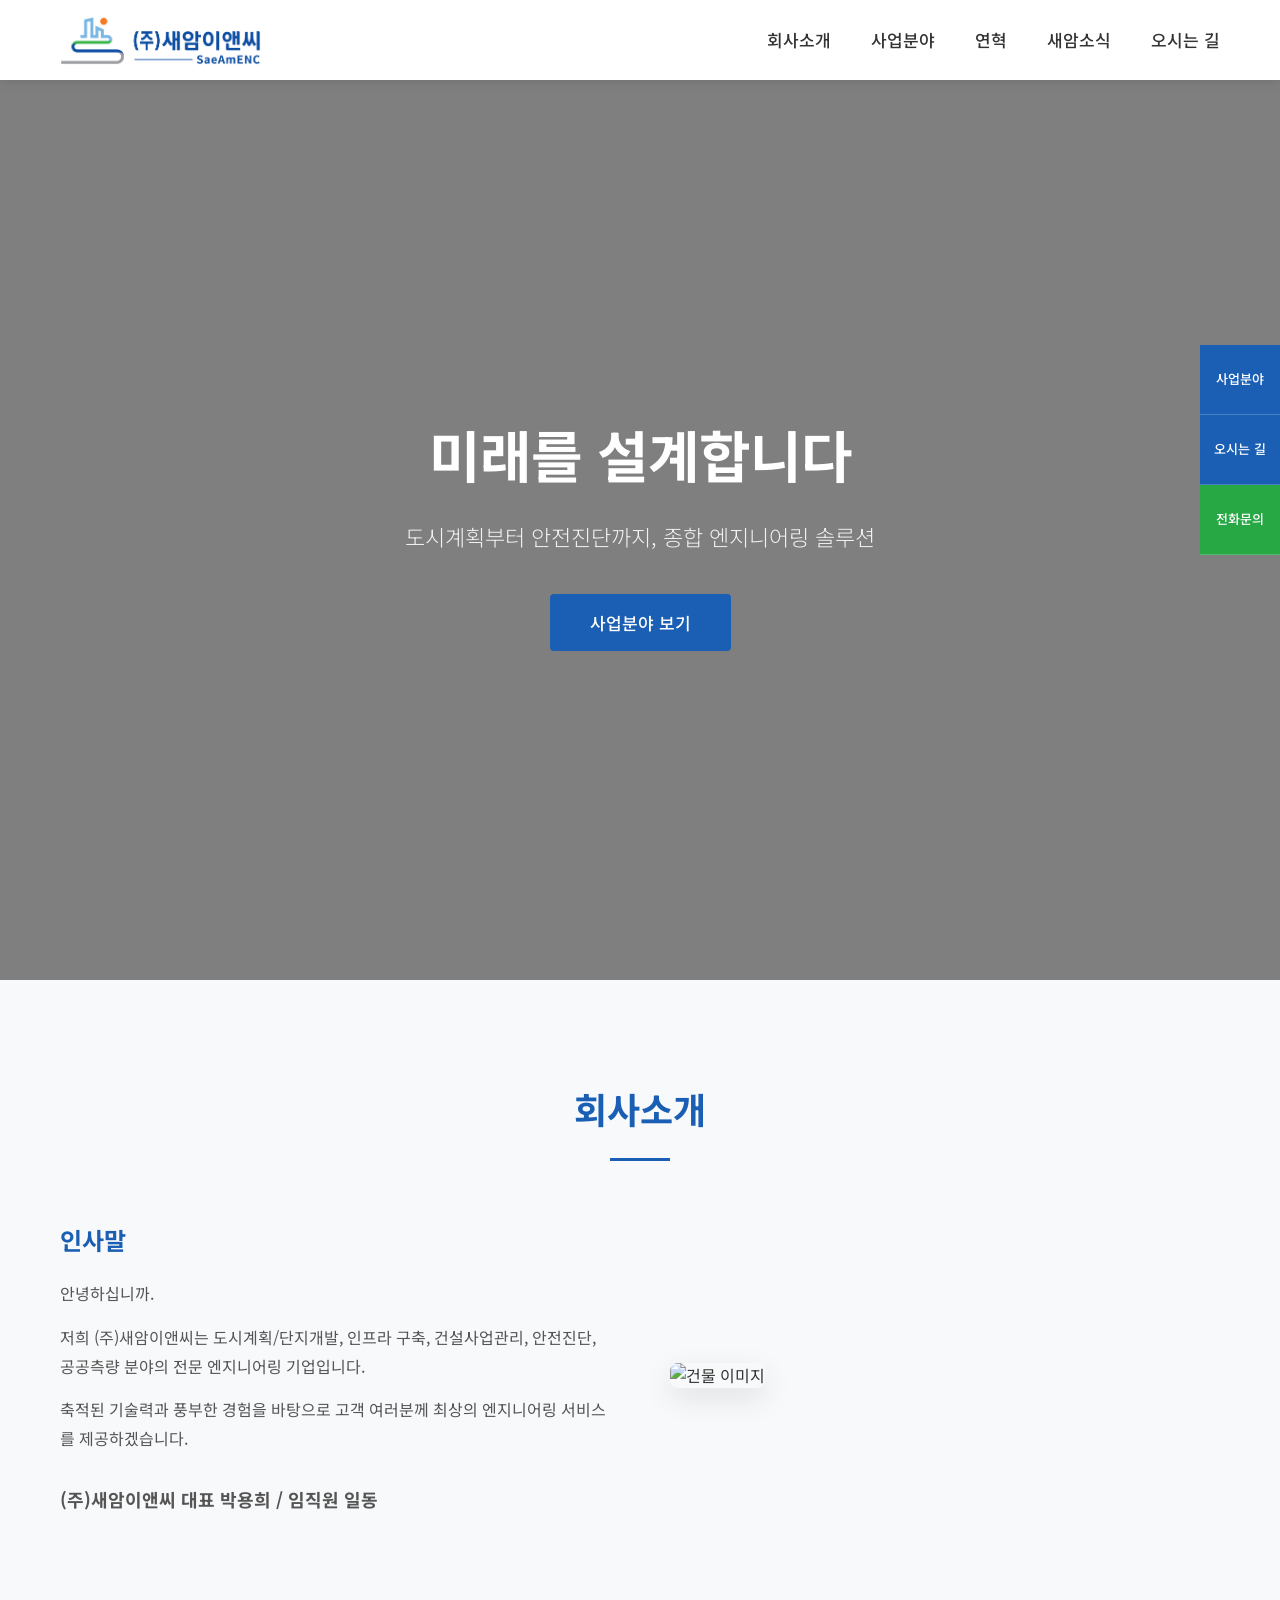
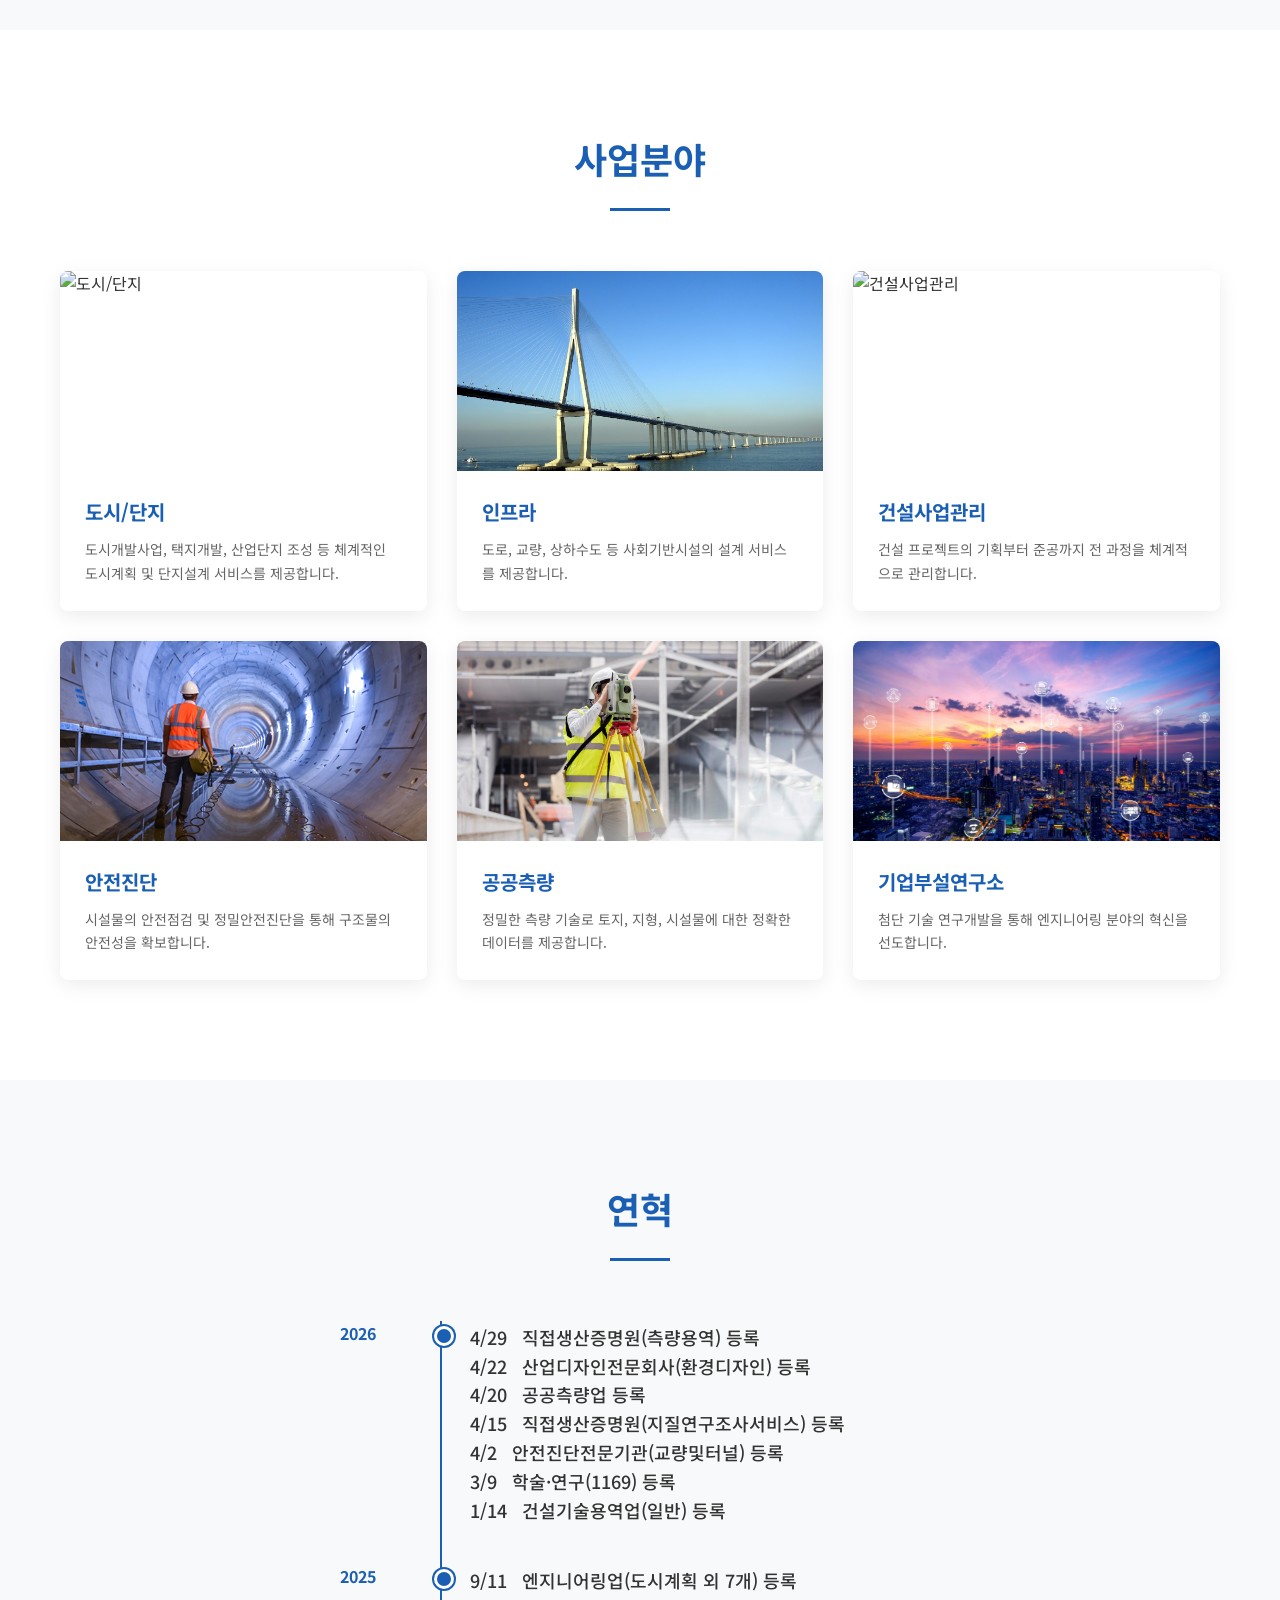
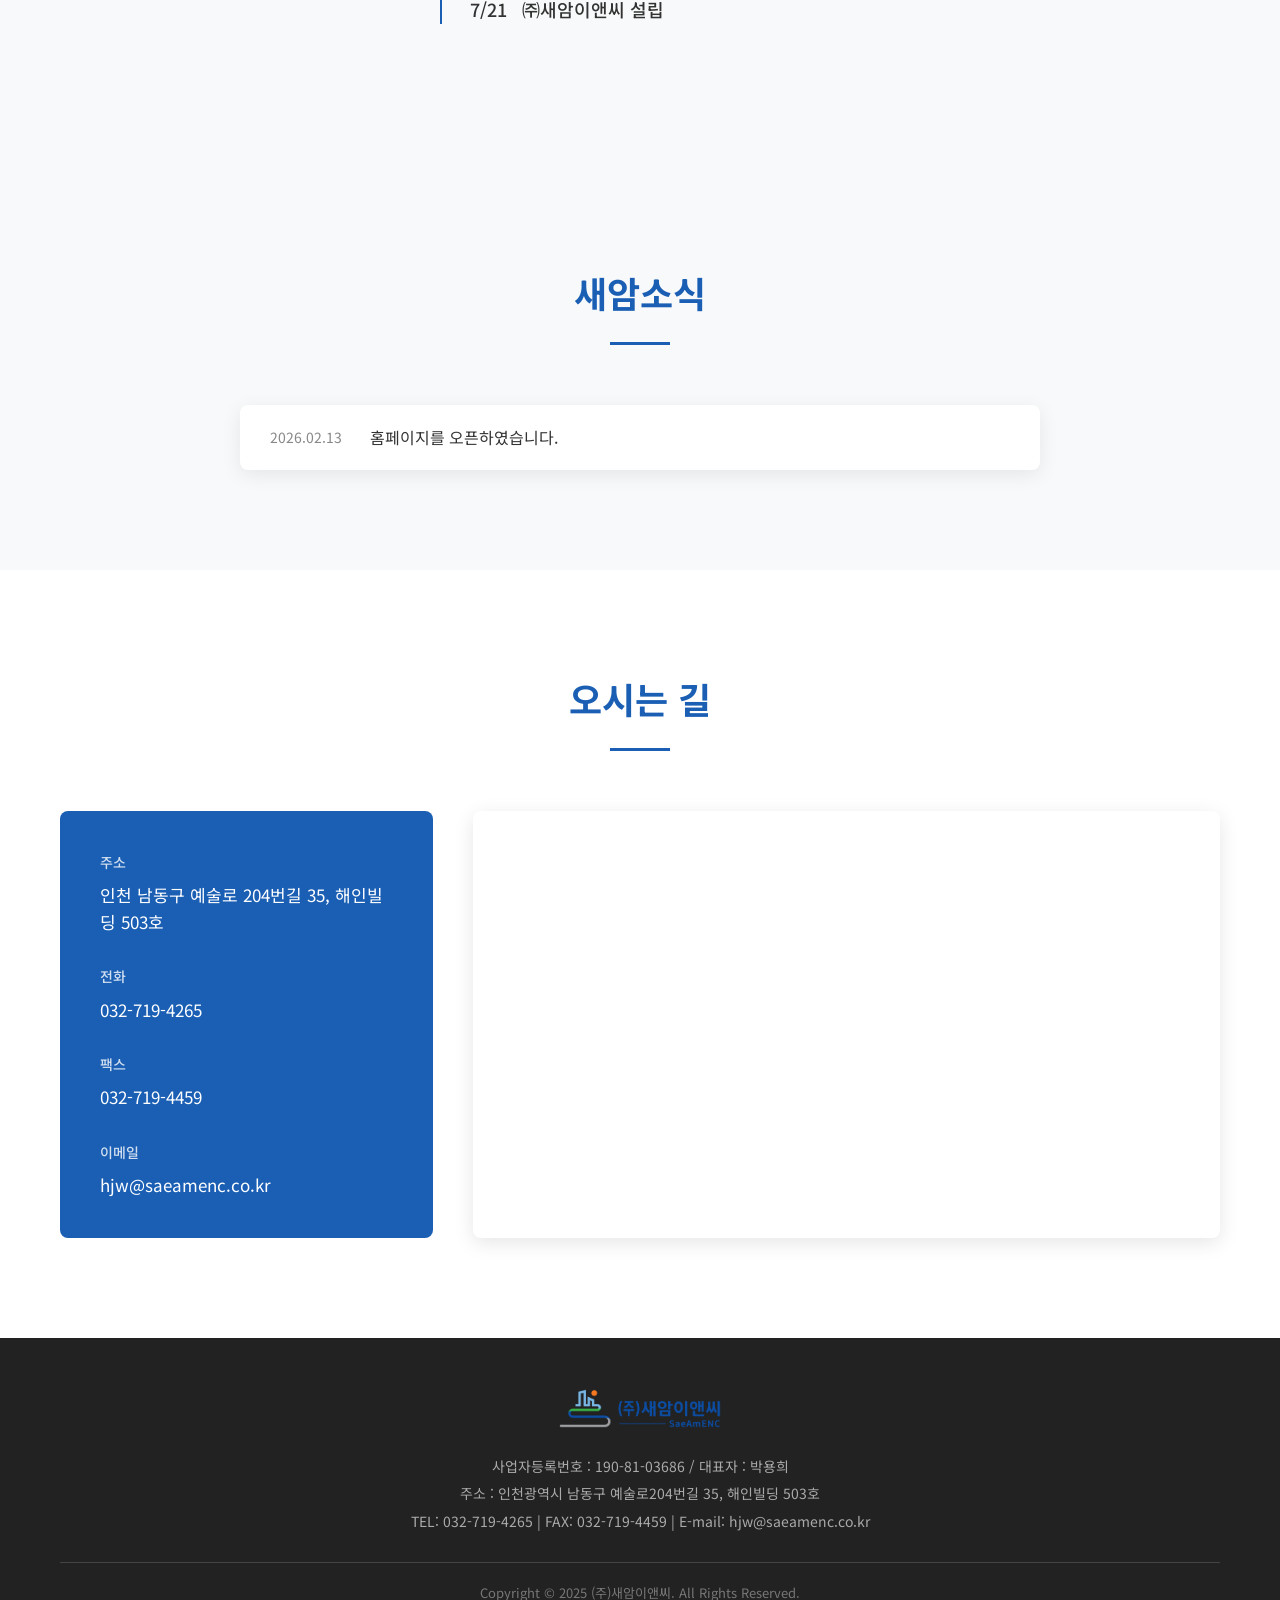
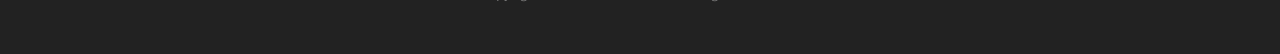
==== commit 4d5efd15: "연혁 날짜 형식 변경: 04.29 → 4/29" ====
--- a/index.html
+++ b/index.html
@@ -131,20 +131,20 @@
                 <div class="timeline-item">
                     <div class="timeline-date">2026</div>
                     <div class="timeline-content">
-                        <h4>04.29 &nbsp; 직접생산증명원(측량용역) 등록</h4>
-                        <h4>04.22 &nbsp; 산업디자인전문회사(환경디자인) 등록</h4>
-                        <h4>04.20 &nbsp; 공공측량업 등록</h4>
-                        <h4>04.15 &nbsp; 직접생산증명원(지질연구조사서비스) 등록</h4>
-                        <h4>04.02 &nbsp; 안전진단전문기관(교량및터널) 등록</h4>
-                        <h4>03.09 &nbsp; 학술·연구(1169) 등록</h4>
-                        <h4>01.14 &nbsp; 건설기술용역업(일반) 등록</h4>
+                        <h4>4/29 &nbsp; 직접생산증명원(측량용역) 등록</h4>
+                        <h4>4/22 &nbsp; 산업디자인전문회사(환경디자인) 등록</h4>
+                        <h4>4/20 &nbsp; 공공측량업 등록</h4>
+                        <h4>4/15 &nbsp; 직접생산증명원(지질연구조사서비스) 등록</h4>
+                        <h4>4/2 &nbsp; 안전진단전문기관(교량및터널) 등록</h4>
+                        <h4>3/9 &nbsp; 학술·연구(1169) 등록</h4>
+                        <h4>1/14 &nbsp; 건설기술용역업(일반) 등록</h4>
                     </div>
                 </div>
                 <div class="timeline-item">
                     <div class="timeline-date">2025</div>
                     <div class="timeline-content">
-                        <h4>09.11 &nbsp; 엔지니어링업(도시계획 외 7개) 등록</h4>
-                        <h4>07.21 &nbsp; ㈜새암이앤씨 설립</h4>
+                        <h4>9/11 &nbsp; 엔지니어링업(도시계획 외 7개) 등록</h4>
+                        <h4>7/21 &nbsp; ㈜새암이앤씨 설립</h4>
                     </div>
                 </div>
             </div>
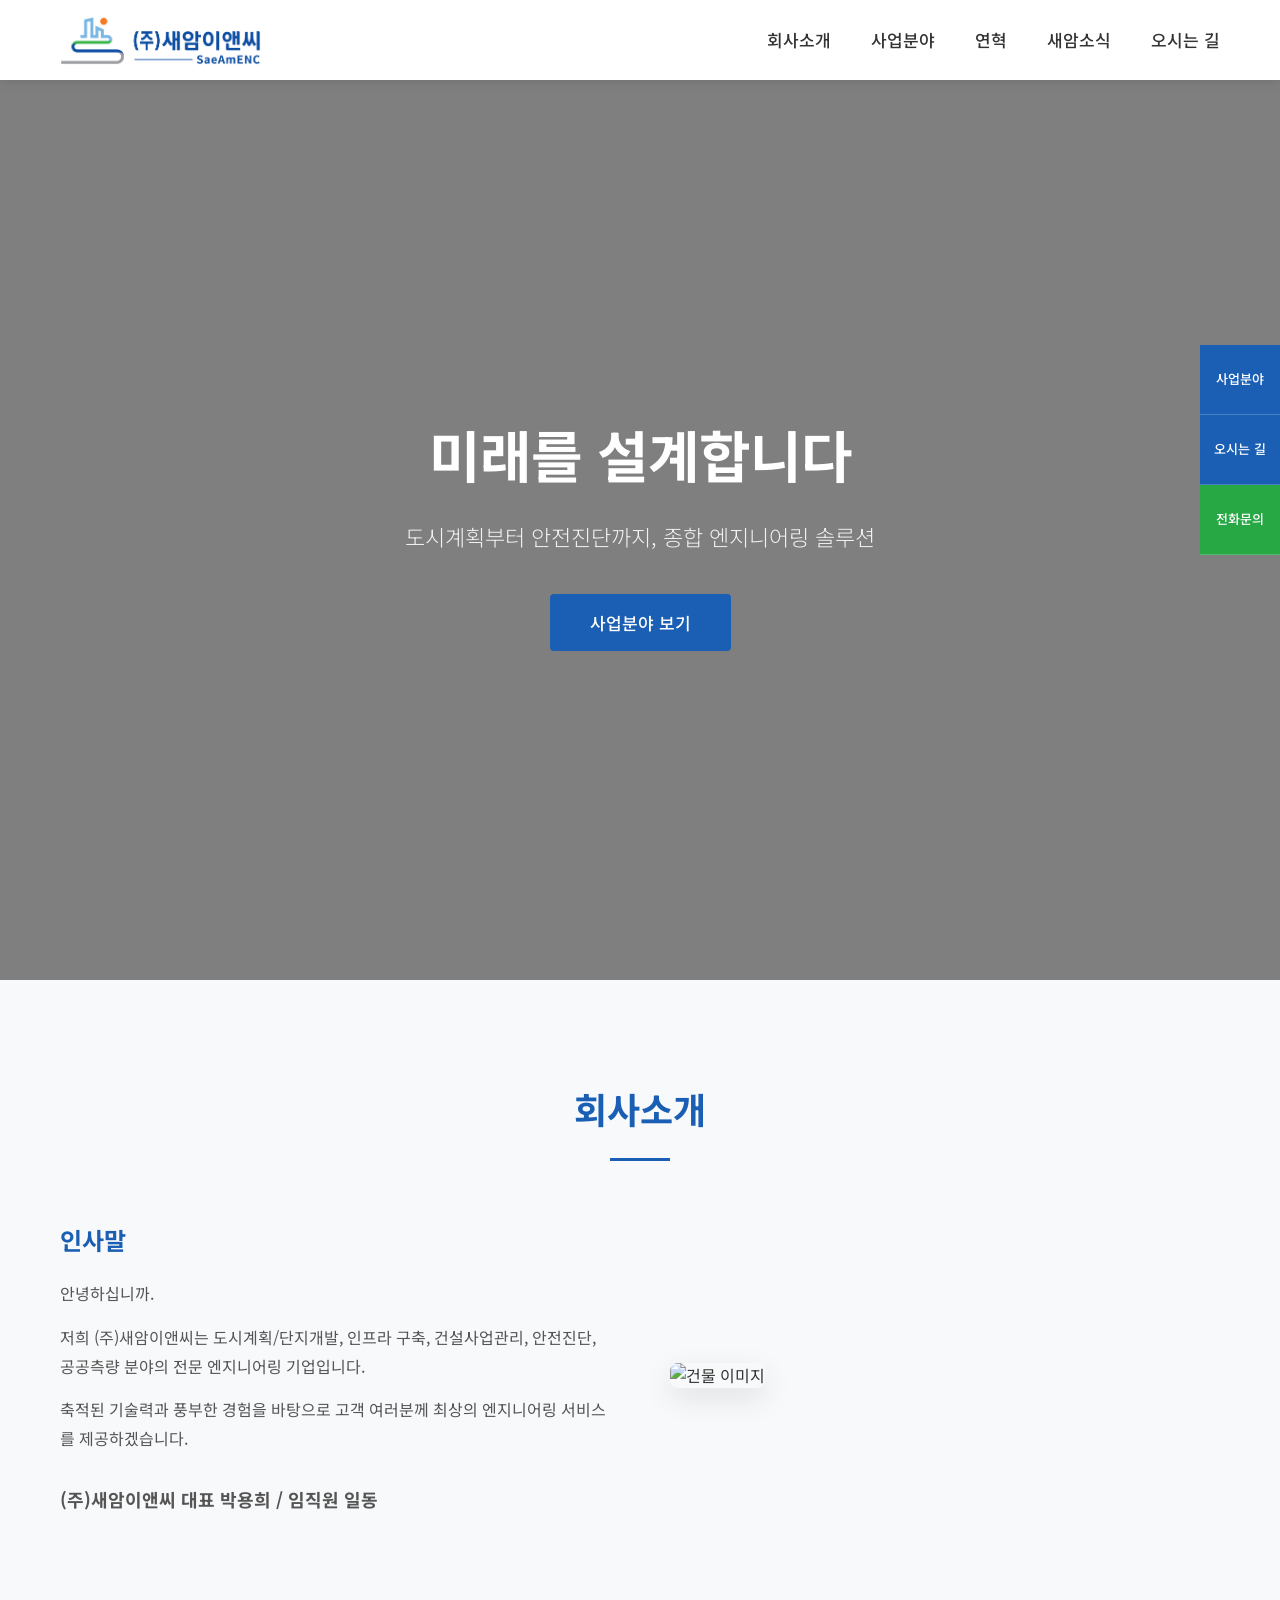
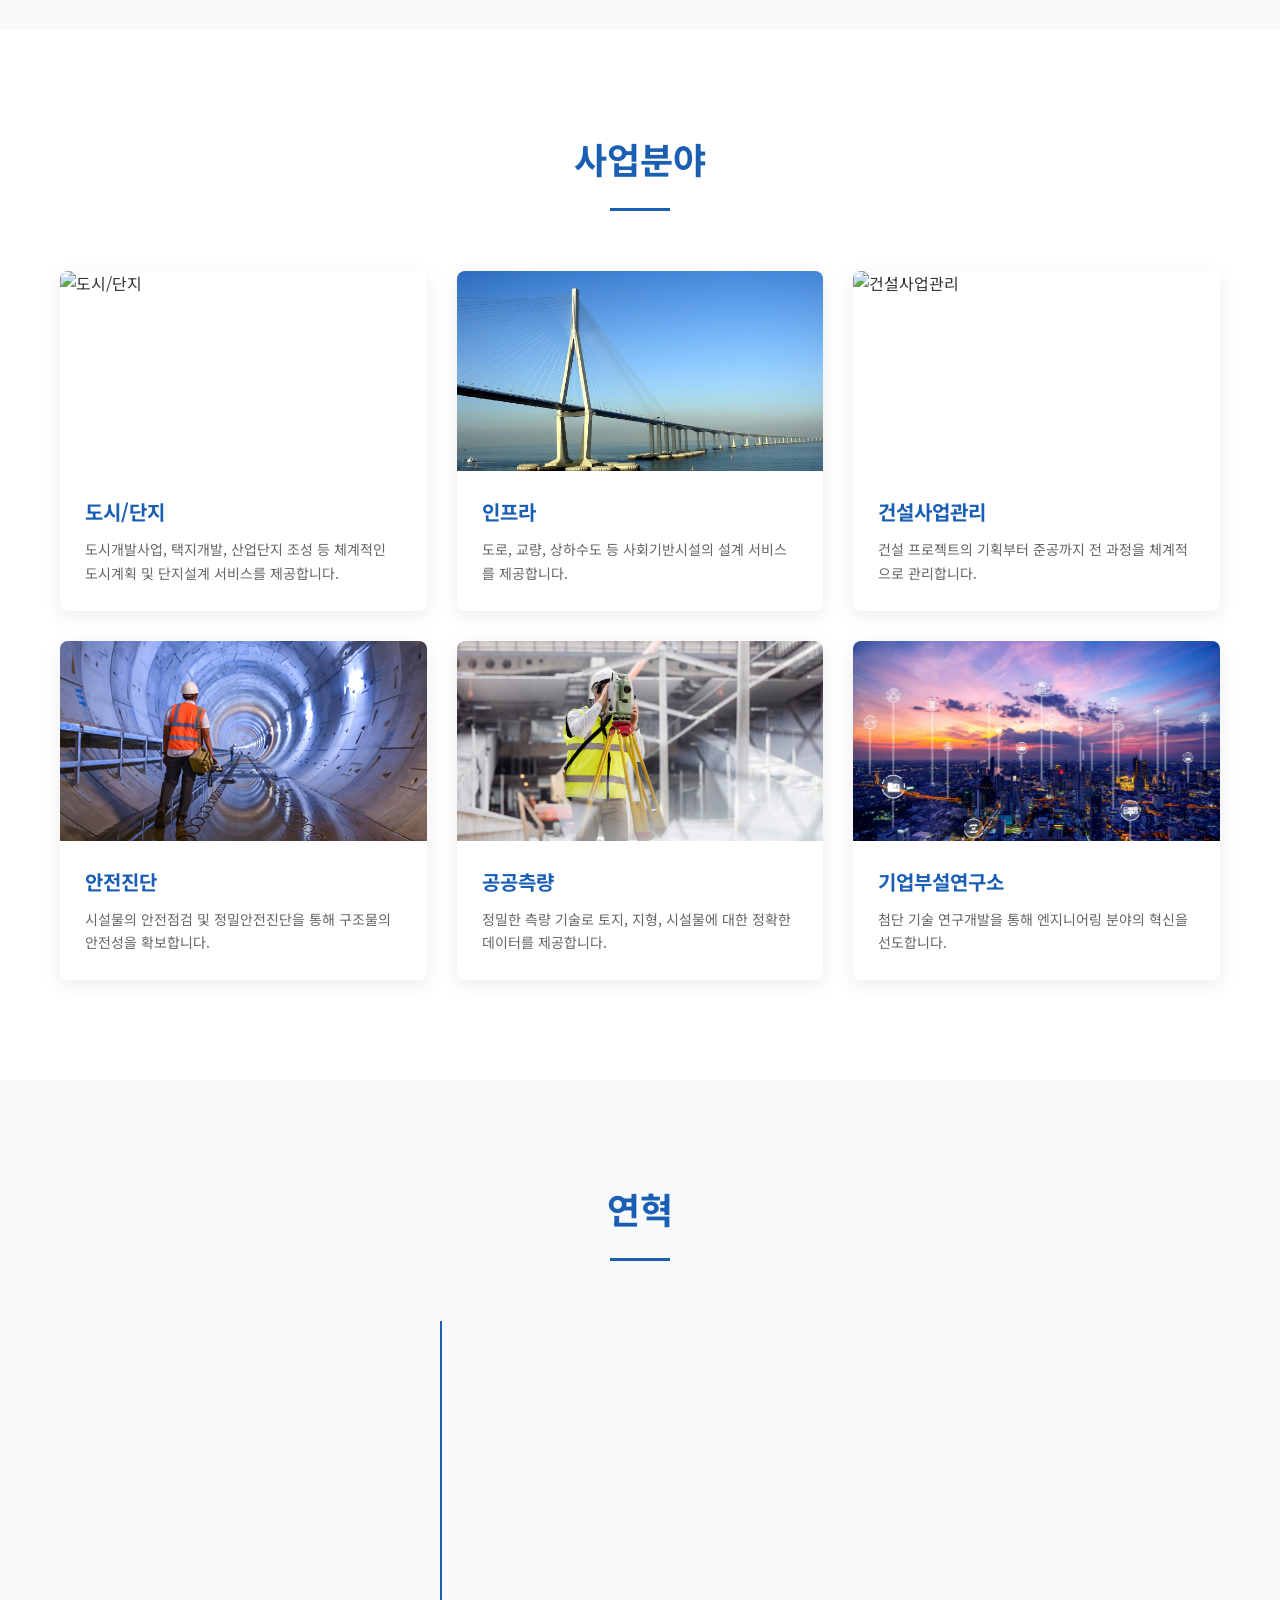
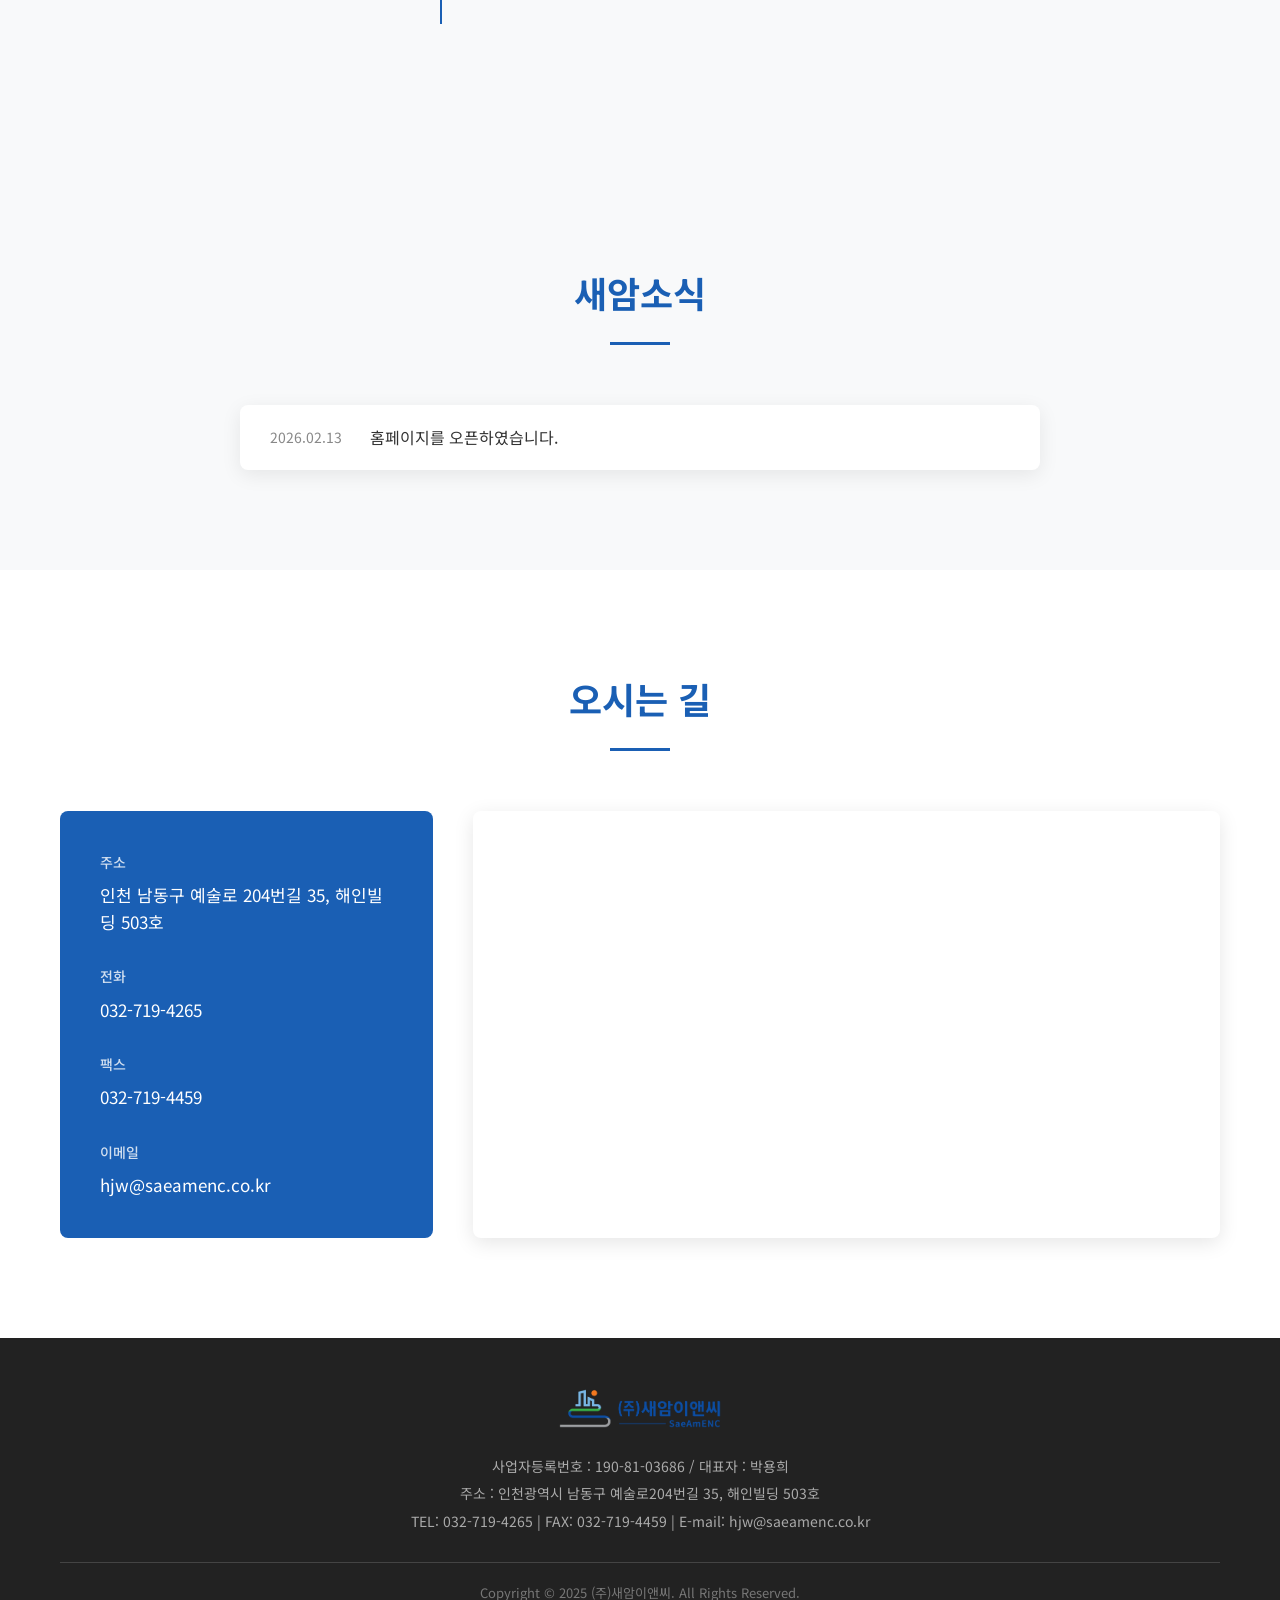
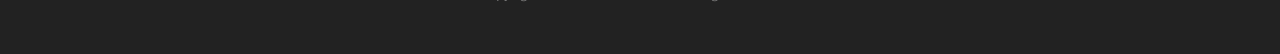
==== commit 74d98074: "날짜 형식 수정: 3/9→3/09, 4/2→4/02" ====
--- a/index.html
+++ b/index.html
@@ -135,8 +135,8 @@
                         <h4>4/22 &nbsp; 산업디자인전문회사(환경디자인) 등록</h4>
                         <h4>4/20 &nbsp; 공공측량업 등록</h4>
                         <h4>4/15 &nbsp; 직접생산증명원(지질연구조사서비스) 등록</h4>
-                        <h4>4/2 &nbsp; 안전진단전문기관(교량및터널) 등록</h4>
-                        <h4>3/9 &nbsp; 학술·연구(1169) 등록</h4>
+                        <h4>4/02 &nbsp; 안전진단전문기관(교량및터널) 등록</h4>
+                        <h4>3/09 &nbsp; 학술·연구(1169) 등록</h4>
                         <h4>1/14 &nbsp; 건설기술용역업(일반) 등록</h4>
                     </div>
                 </div>
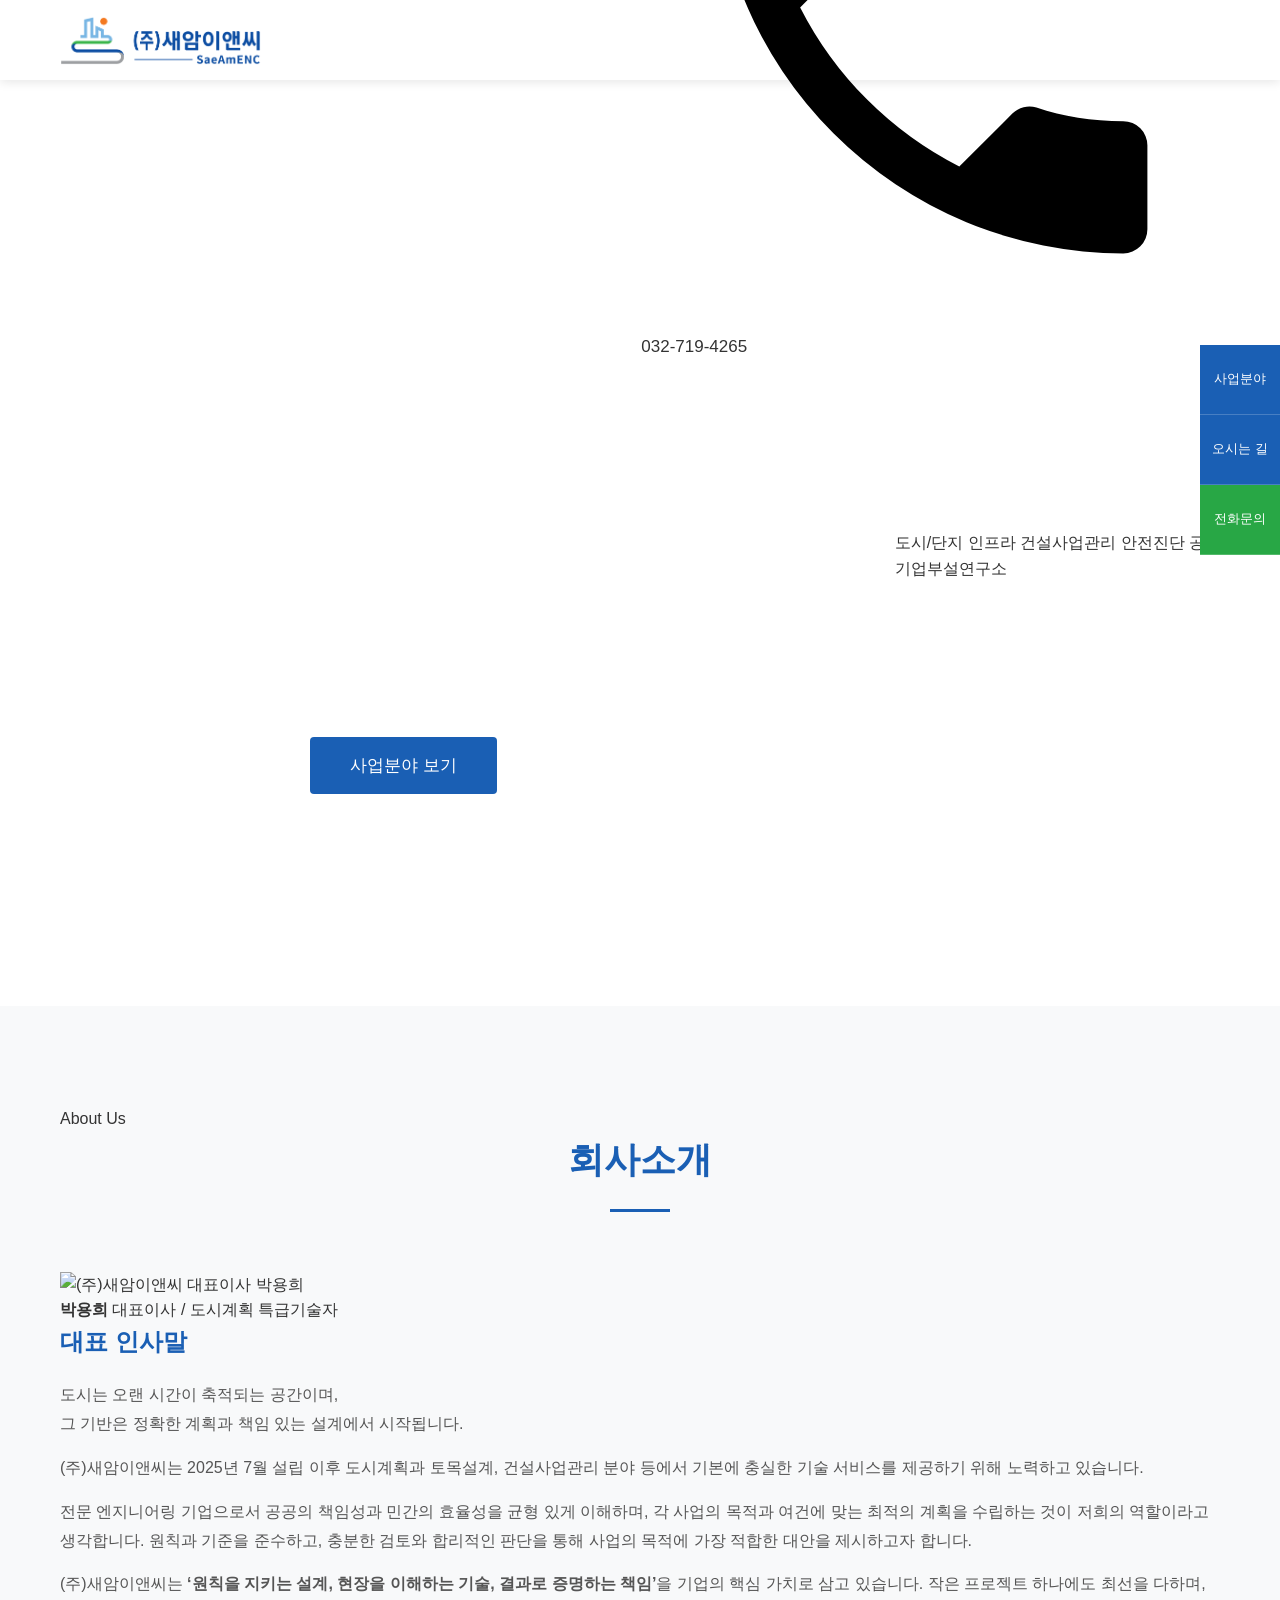
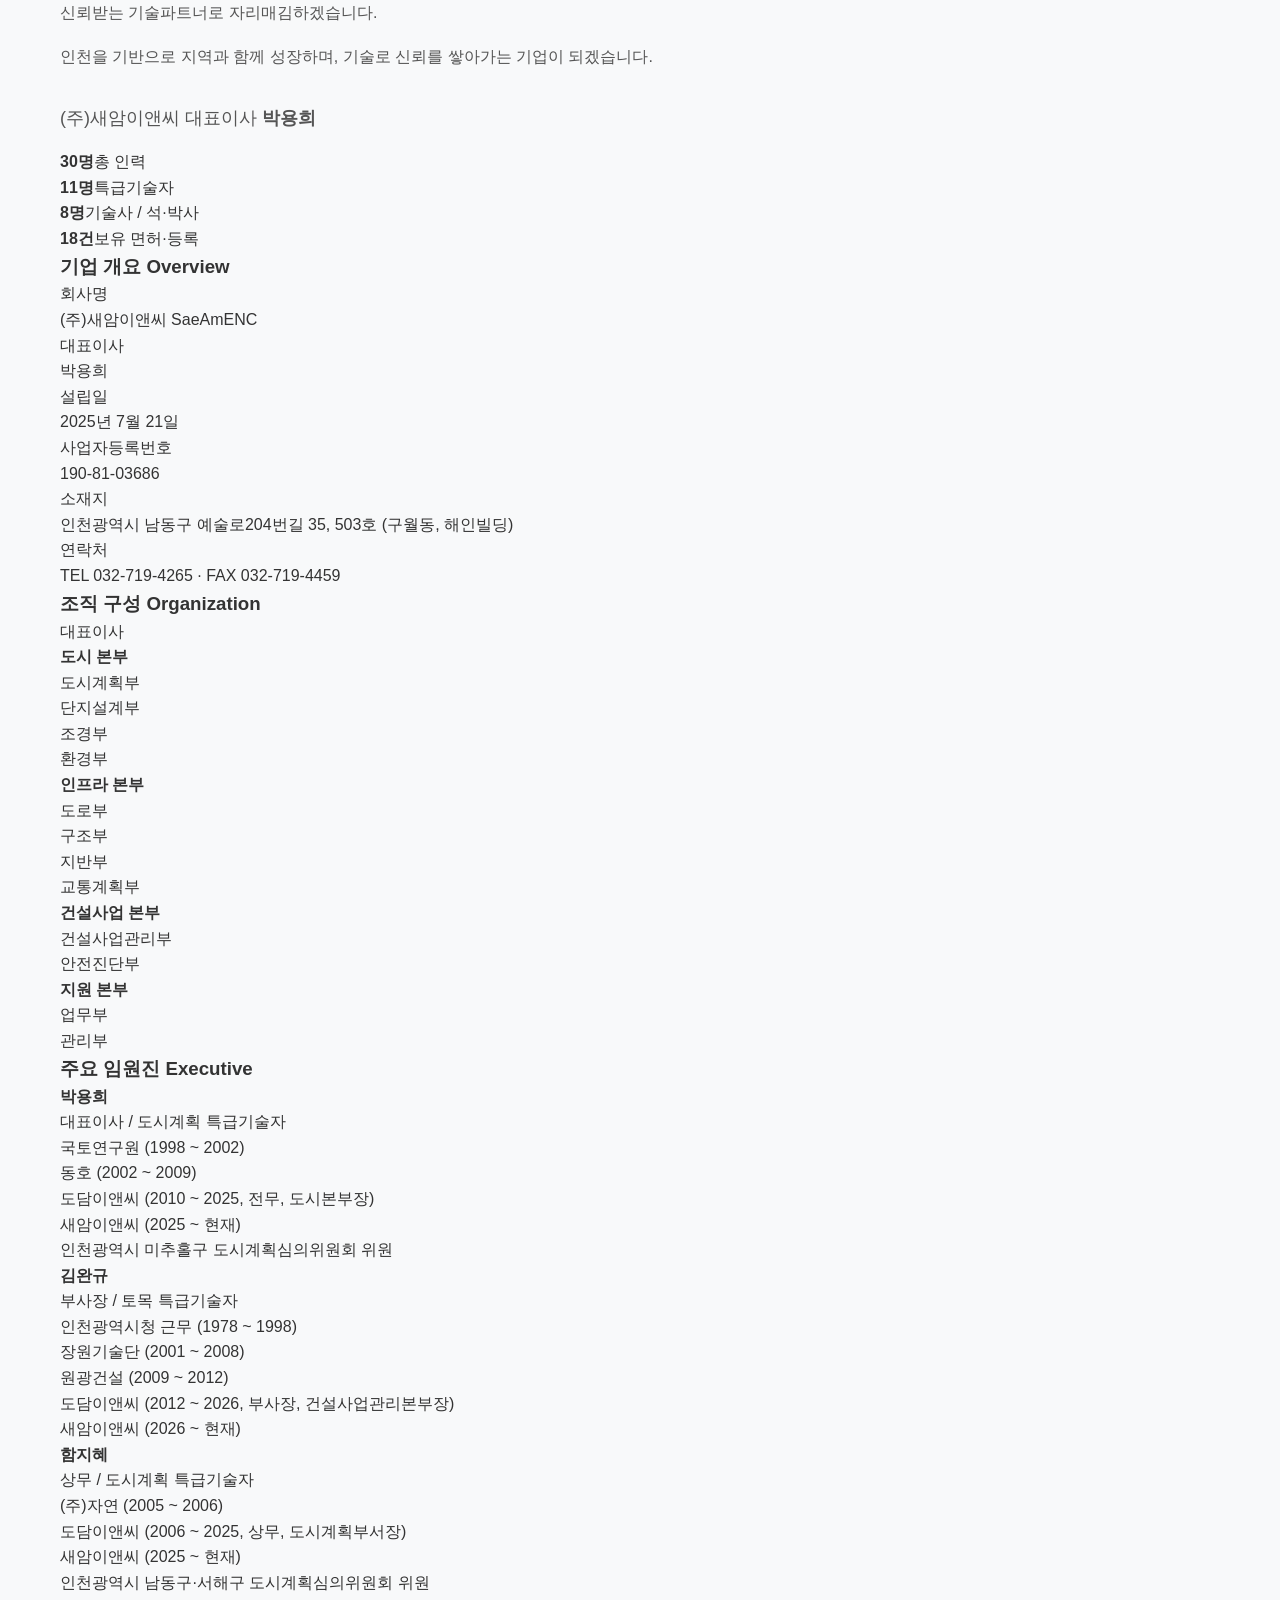
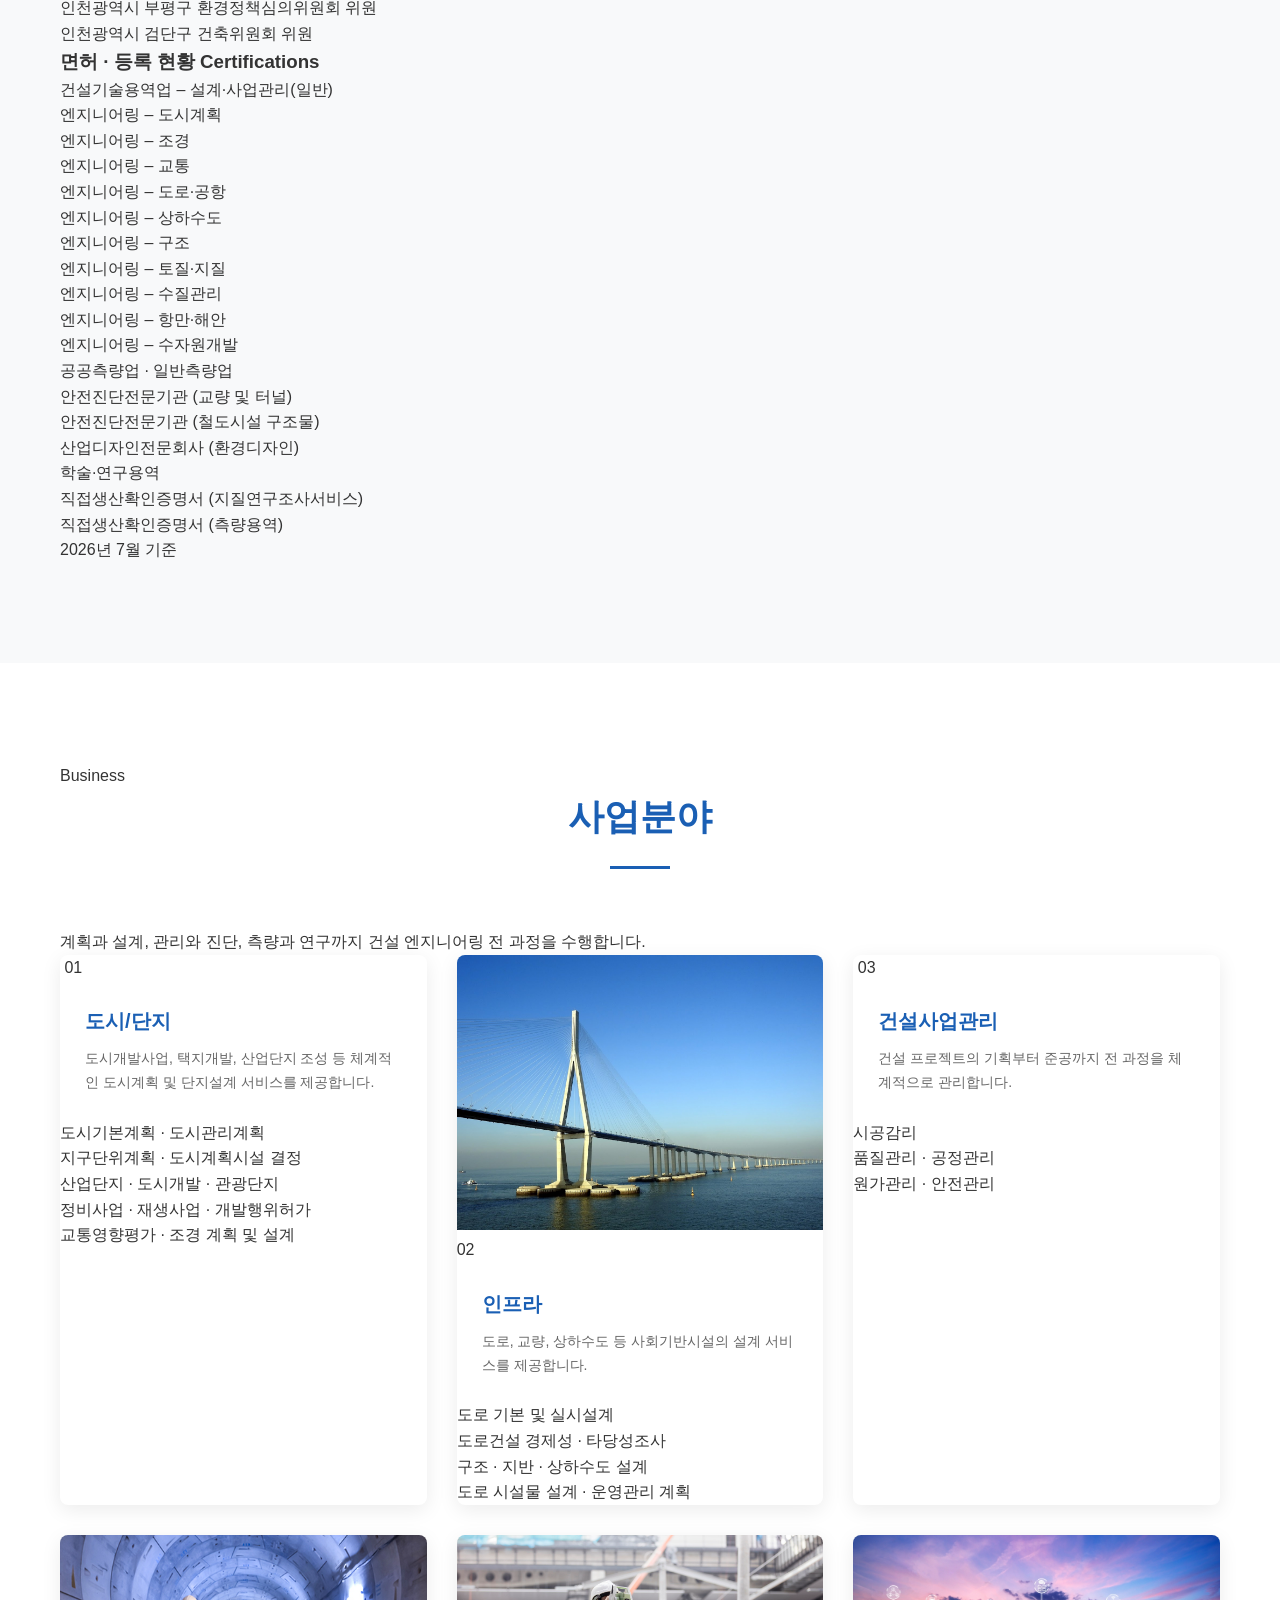
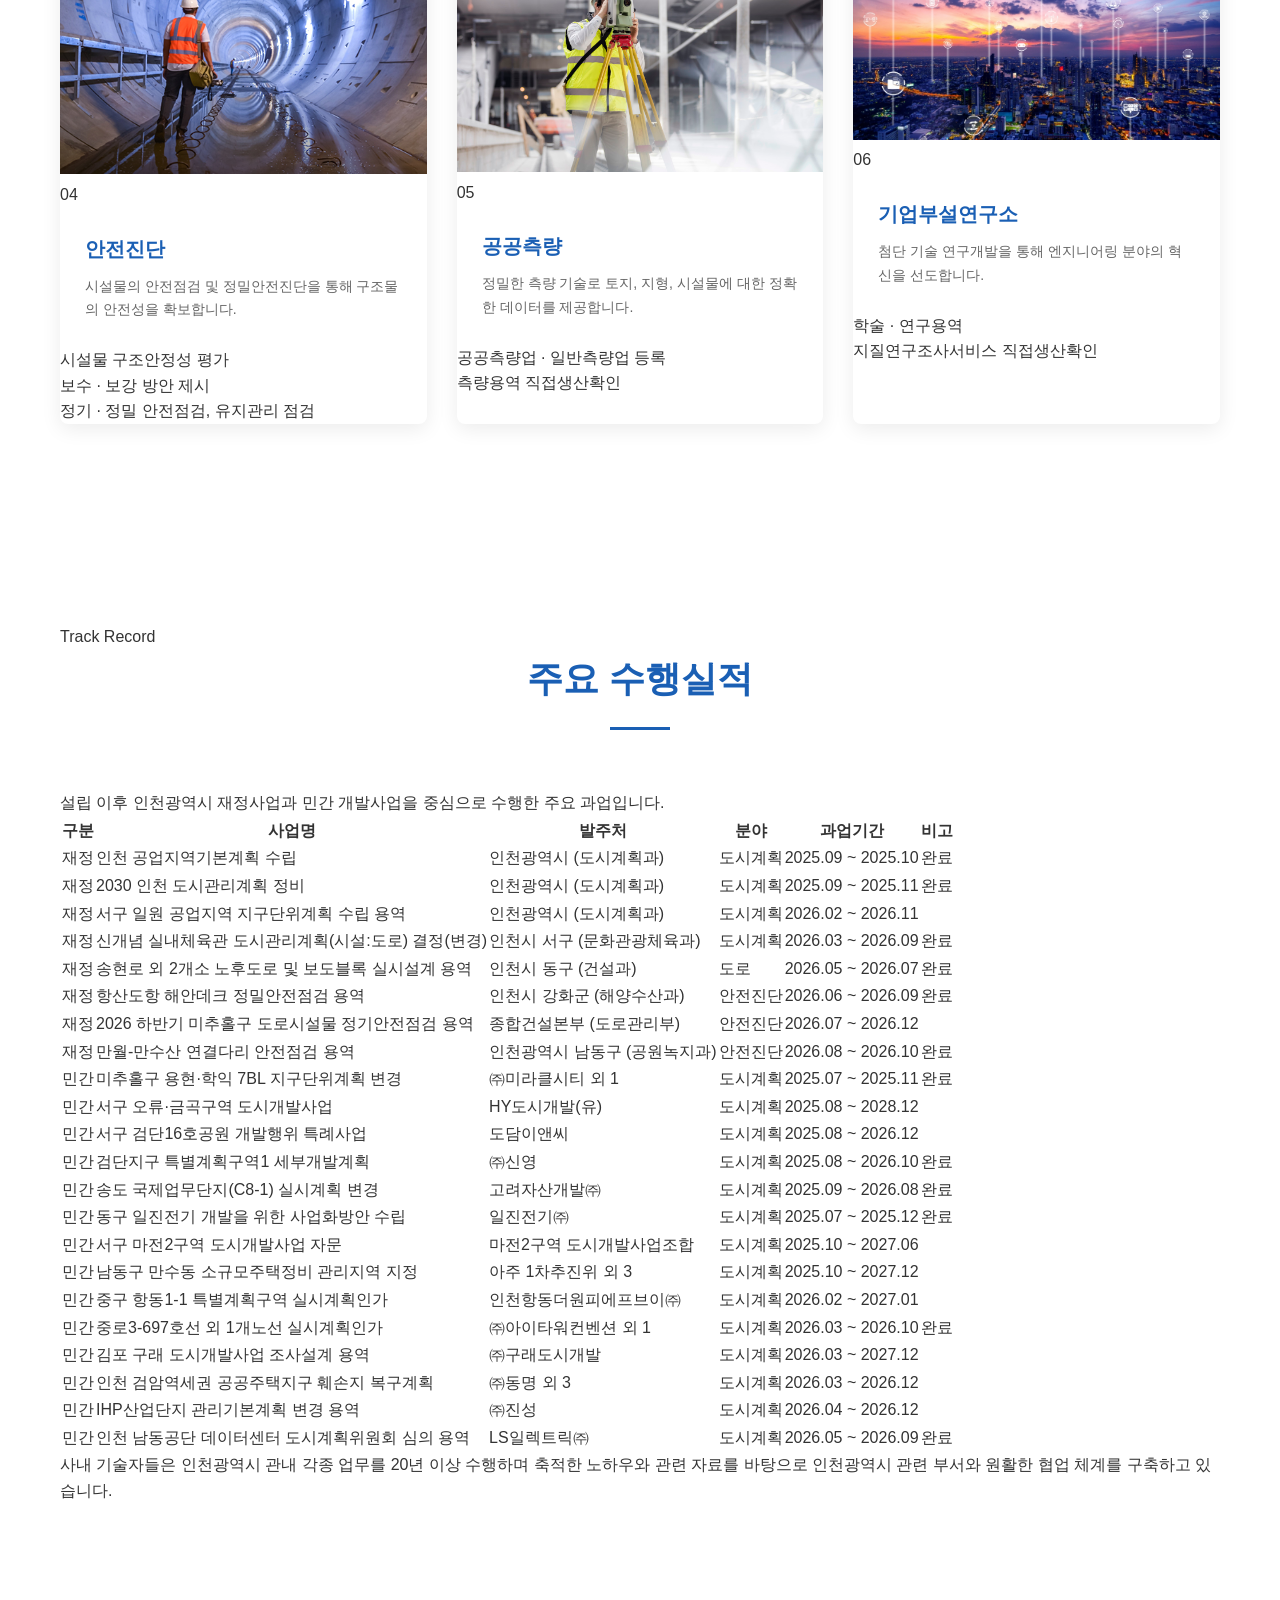
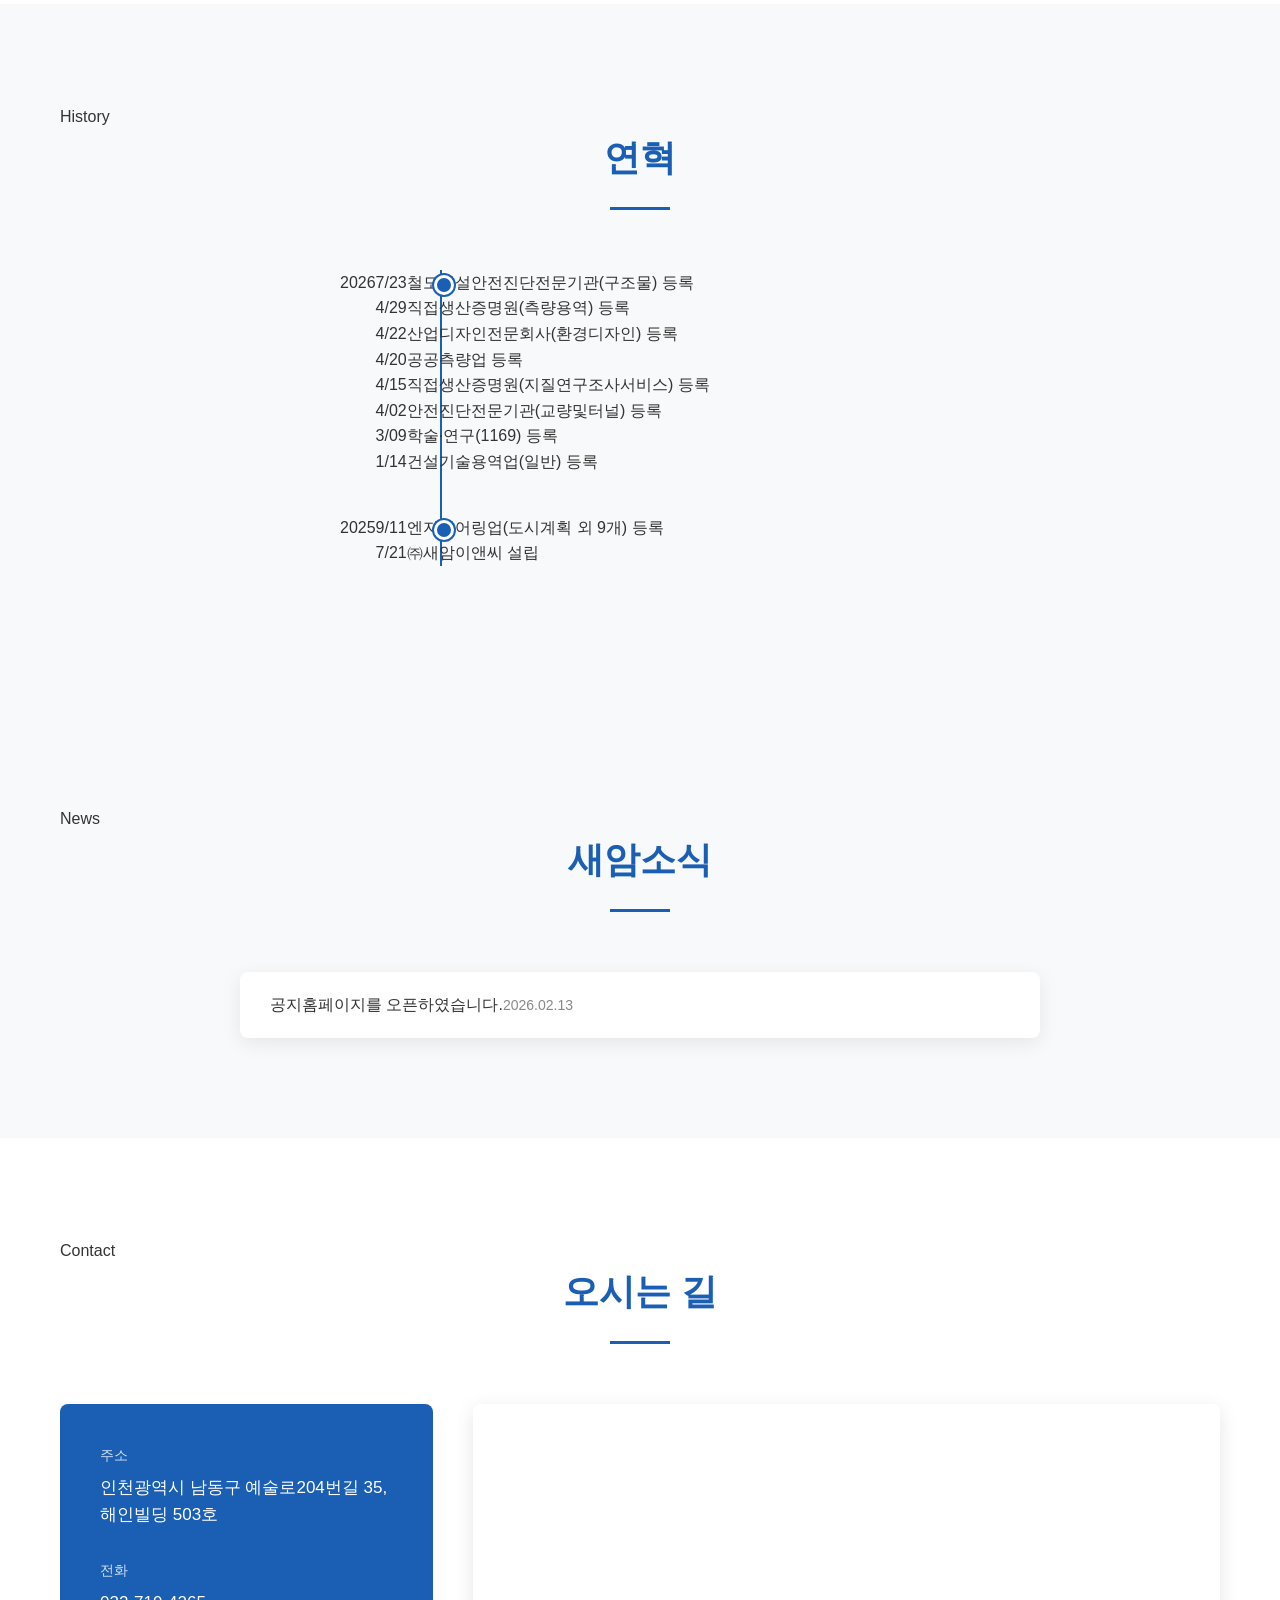
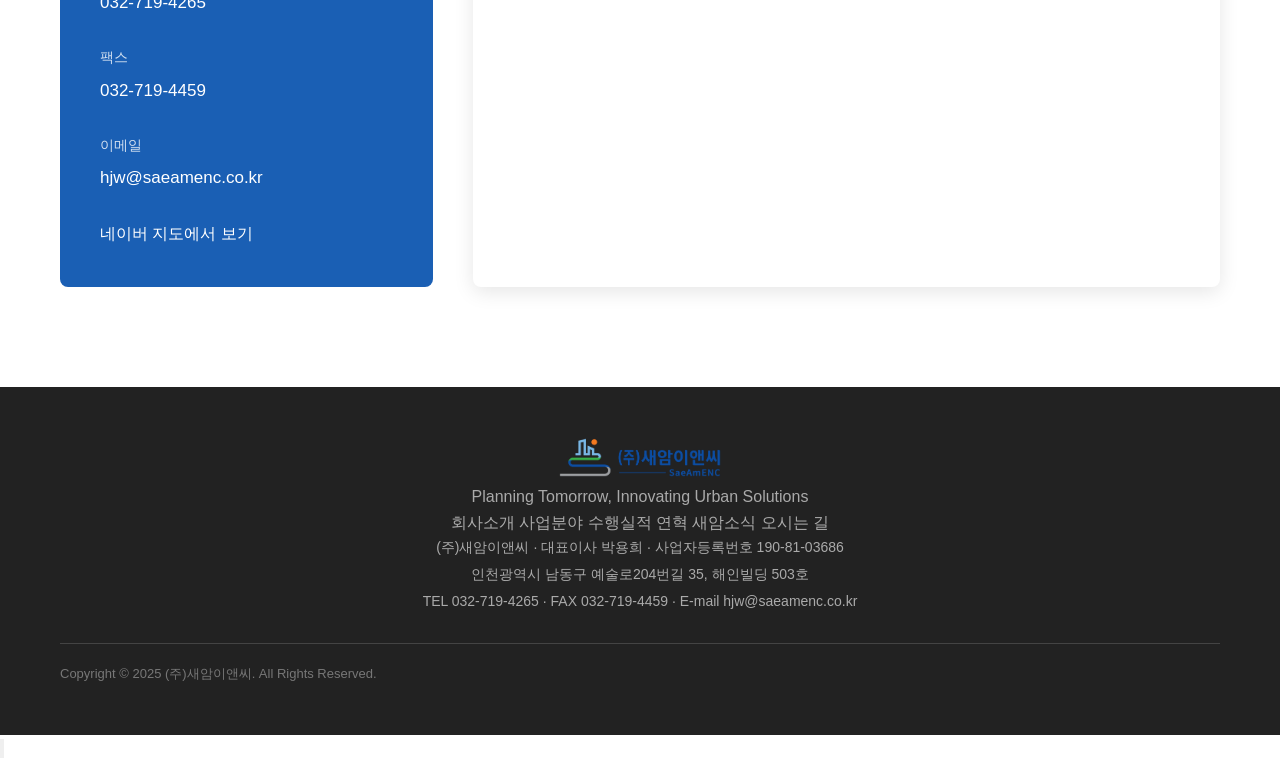
==== commit 51f6c441: "홈페이지 디자인 개편 및 회사소개서 내용 반영" ====
--- a/index.html
+++ b/index.html
@@ -4,29 +4,39 @@
     <meta charset="UTF-8">
     <meta name="viewport" content="width=device-width, initial-scale=1.0">
     <title>(주)새암이앤씨 - 미래를 설계합니다</title>
-    <meta name="description" content="(주)새암이앤씨 - 도시/단지, 인프라, 건설사업관리, 안전진단, 공공측량 전문 기업">
+    <meta name="description" content="(주)새암이앤씨 - 도시계획, 인프라, 건설사업관리, 안전진단, 공공측량 전문 엔지니어링 기업. Planning Tomorrow, Innovating Urban Solutions.">
+    <meta name="theme-color" content="#143a73">
+    <link rel="icon" href="images/favicon.png" type="image/png">
+    <link rel="preconnect" href="https://cdn.jsdelivr.net" crossorigin>
+    <link rel="stylesheet" href="https://cdn.jsdelivr.net/gh/orioncactus/pretendard@v1.3.9/dist/web/variable/pretendardvariable-dynamic-subset.min.css">
     <link rel="stylesheet" href="css/style.css">
-    <link href="https://fonts.googleapis.com/css2?family=Noto+Sans+KR:wght@300;400;500;700&display=swap" rel="stylesheet">
 </head>
 <body>
+    <a href="#company" class="skip-link">본문으로 바로가기</a>
+
     <!-- 헤더 -->
     <header class="header">
         <div class="header-inner">
             <div class="logo">
-                <a href="index.html">
+                <a href="index.html" aria-label="(주)새암이앤씨 홈">
                     <img src="images/logo.png" alt="(주)새암이앤씨" class="logo-img">
                 </a>
             </div>
-            <nav class="nav-menu">
+            <nav class="nav-menu" aria-label="주요 메뉴">
                 <ul>
                     <li><a href="#company">회사소개</a></li>
                     <li><a href="#business">사업분야</a></li>
+                    <li><a href="#projects">수행실적</a></li>
                     <li><a href="#history">연혁</a></li>
                     <li><a href="#news">새암소식</a></li>
                     <li><a href="#contact">오시는 길</a></li>
                 </ul>
+                <a href="tel:032-719-4265" class="nav-cta">
+                    <svg viewBox="0 0 24 24" aria-hidden="true"><path d="M6.6 10.8a15.1 15.1 0 0 0 6.6 6.6l2.2-2.2a1 1 0 0 1 1-.25c1.1.37 2.3.57 3.6.57a1 1 0 0 1 1 1V20a1 1 0 0 1-1 1A17 17 0 0 1 3 4a1 1 0 0 1 1-1h3.5a1 1 0 0 1 1 1c0 1.25.2 2.45.57 3.57a1 1 0 0 1-.25 1L6.6 10.8z"/></svg>
+                    032-719-4265
+                </a>
             </nav>
-            <button class="mobile-menu-btn">
+            <button class="mobile-menu-btn" aria-label="메뉴 열기" aria-expanded="false" aria-controls="nav-menu">
                 <span></span>
                 <span></span>
                 <span></span>
@@ -36,116 +46,400 @@
 
     <!-- 히어로 섹션 -->
     <section class="hero">
-        <div class="hero-overlay"></div>
-        <div class="hero-content">
-            <h1>미래를 설계합니다</h1>
-            <p>도시계획부터 안전진단까지, 종합 엔지니어링 솔루션</p>
-            <a href="#business" class="btn-primary">사업분야 보기</a>
+        <div class="hero-grid" aria-hidden="true"></div>
+        <div class="hero-glow" aria-hidden="true"></div>
+        <div class="container hero-content">
+            <p class="hero-eyebrow">마르지 않는 샘물 · SaeAmENC</p>
+            <h1>미래를<br>설계합니다</h1>
+            <p class="hero-lead">Planning Tomorrow, Innovating Urban Solutions<br class="br-desktop">도시계획부터 안전진단까지, 원칙을 지키는 설계와 현장을 이해하는 기술로 신뢰받는 기술파트너가 되겠습니다.</p>
+            <div class="hero-actions">
+                <a href="#business" class="btn btn-primary">사업분야 보기</a>
+                <a href="#projects" class="btn btn-ghost">수행실적</a>
+            </div>
+        </div>
+        <div class="container hero-fields" aria-label="사업분야 요약">
+            <a href="#business">도시/단지</a>
+            <a href="#business">인프라</a>
+            <a href="#business">건설사업관리</a>
+            <a href="#business">안전진단</a>
+            <a href="#business">공공측량</a>
+            <a href="#business">기업부설연구소</a>
         </div>
     </section>
 
     <!-- 회사소개 -->
     <section id="company" class="section company">
         <div class="container">
-            <h2 class="section-title">회사소개</h2>
-            <div class="company-content">
+            <div class="section-head">
+                <span class="section-eyebrow">About Us</span>
+                <h2 class="section-title">회사소개</h2>
+            </div>
+
+            <!-- 대표 인사말 -->
+            <div class="ceo-message">
+                <figure class="ceo-photo">
+                    <img src="images/ceo.jpg" alt="(주)새암이앤씨 대표이사 박용희">
+                    <figcaption>
+                        <strong>박용희</strong>
+                        <span>대표이사 / 도시계획 특급기술자</span>
+                    </figcaption>
+                </figure>
                 <div class="company-text">
-                    <h3>인사말</h3>
+                    <h3>대표 인사말</h3>
+                    <p class="greeting-lead">도시는 오랜 시간이 축적되는 공간이며,<br>그 기반은 정확한 계획과 책임 있는 설계에서 시작됩니다.</p>
                     <p>
-                        안녕하십니까.
+                        (주)새암이앤씨는 2025년 7월 설립 이후 도시계획과 토목설계, 건설사업관리 분야 등에서 기본에 충실한 기술 서비스를 제공하기 위해 노력하고 있습니다.
                     </p>
                     <p>
-                        저희 (주)새암이앤씨는 도시계획/단지개발, 인프라 구축, 건설사업관리, 안전진단, 공공측량 분야의 전문 엔지니어링 기업입니다.
+                        전문 엔지니어링 기업으로서 공공의 책임성과 민간의 효율성을 균형 있게 이해하며, 각 사업의 목적과 여건에 맞는 최적의 계획을 수립하는 것이 저희의 역할이라고 생각합니다. 원칙과 기준을 준수하고, 충분한 검토와 합리적인 판단을 통해 사업의 목적에 가장 적합한 대안을 제시하고자 합니다.
                     </p>
                     <p>
-                        축적된 기술력과 풍부한 경험을 바탕으로 고객 여러분께 
-                        최상의 엔지니어링 서비스를 제공하겠습니다.
+                        (주)새암이앤씨는 <strong class="highlight">‘원칙을 지키는 설계, 현장을 이해하는 기술, 결과로 증명하는 책임’</strong>을 기업의 핵심 가치로 삼고 있습니다. 작은 프로젝트 하나에도 최선을 다하며, 신뢰받는 기술파트너로 자리매김하겠습니다.
+                    </p>
+                    <p>
+                        인천을 기반으로 지역과 함께 성장하며, 기술로 신뢰를 쌓아가는 기업이 되겠습니다.
                     </p>
                     <p class="signature">
-                        <strong>(주)새암이앤씨 대표 박용희 / 임직원 일동</strong>
+                        (주)새암이앤씨 대표이사 <strong>박용희</strong>
                     </p>
                 </div>
-                <div class="company-image">
-                    <img src="https://images.unsplash.com/photo-1486406146926-c627a92ad1ab?w=600&q=80" alt="건물 이미지">
-                </div>
-            </div>
+            </div>
+
+            <!-- 핵심 수치 -->
+            <ul class="stats">
+                <li><strong>30<span>명</span></strong><span class="stat-label">총 인력</span></li>
+                <li><strong>11<span>명</span></strong><span class="stat-label">특급기술자</span></li>
+                <li><strong>8<span>명</span></strong><span class="stat-label">기술사 / 석·박사</span></li>
+                <li><strong>18<span>건</span></strong><span class="stat-label">보유 면허·등록</span></li>
+            </ul>
+
+            <!-- 개요 + 조직 -->
+            <div class="company-grid">
+                <div class="company-facts">
+                    <h3 class="sub-title">기업 개요 <span>Overview</span></h3>
+                    <dl>
+                        <div class="fact">
+                            <dt>회사명</dt>
+                            <dd>(주)새암이앤씨 <span class="fact-sub">SaeAmENC</span></dd>
+                        </div>
+                        <div class="fact">
+                            <dt>대표이사</dt>
+                            <dd>박용희</dd>
+                        </div>
+                        <div class="fact">
+                            <dt>설립일</dt>
+                            <dd>2025년 7월 21일</dd>
+                        </div>
+                        <div class="fact">
+                            <dt>사업자등록번호</dt>
+                            <dd>190-81-03686</dd>
+                        </div>
+                        <div class="fact">
+                            <dt>소재지</dt>
+                            <dd>인천광역시 남동구 예술로204번길 35, 503호 (구월동, 해인빌딩)</dd>
+                        </div>
+                        <div class="fact">
+                            <dt>연락처</dt>
+                            <dd>TEL 032-719-4265 · FAX 032-719-4459</dd>
+                        </div>
+                    </dl>
+                </div>
+                <div class="org">
+                    <h3 class="sub-title">조직 구성 <span>Organization</span></h3>
+                    <div class="org-top">대표이사</div>
+                    <div class="org-grid">
+                        <div class="org-unit">
+                            <h4>도시 본부</h4>
+                            <ul>
+                                <li>도시계획부</li>
+                                <li>단지설계부</li>
+                                <li>조경부</li>
+                                <li>환경부</li>
+                            </ul>
+                        </div>
+                        <div class="org-unit">
+                            <h4>인프라 본부</h4>
+                            <ul>
+                                <li>도로부</li>
+                                <li>구조부</li>
+                                <li>지반부</li>
+                                <li>교통계획부</li>
+                            </ul>
+                        </div>
+                        <div class="org-unit">
+                            <h4>건설사업 본부</h4>
+                            <ul>
+                                <li>건설사업관리부</li>
+                                <li>안전진단부</li>
+                            </ul>
+                        </div>
+                        <div class="org-unit">
+                            <h4>지원 본부</h4>
+                            <ul>
+                                <li>업무부</li>
+                                <li>관리부</li>
+                            </ul>
+                        </div>
+                    </div>
+                </div>
+            </div>
+
+            <!-- 주요 임원진 -->
+            <h3 class="sub-title">주요 임원진 <span>Executive</span></h3>
+            <div class="exec-grid">
+                <article class="exec-card">
+                    <div class="exec-head">
+                        <h4>박용희</h4>
+                        <p>대표이사 / 도시계획 특급기술자</p>
+                    </div>
+                    <ul class="career">
+                        <li>국토연구원 (1998 ~ 2002)</li>
+                        <li>동호 (2002 ~ 2009)</li>
+                        <li>도담이앤씨 (2010 ~ 2025, 전무, 도시본부장)</li>
+                        <li>새암이앤씨 (2025 ~ 현재)</li>
+                    </ul>
+                    <ul class="career committee">
+                        <li>인천광역시 미추홀구 도시계획심의위원회 위원</li>
+                    </ul>
+                </article>
+                <article class="exec-card">
+                    <div class="exec-head">
+                        <h4>김완규</h4>
+                        <p>부사장 / 토목 특급기술자</p>
+                    </div>
+                    <ul class="career">
+                        <li>인천광역시청 근무 (1978 ~ 1998)</li>
+                        <li>장원기술단 (2001 ~ 2008)</li>
+                        <li>원광건설 (2009 ~ 2012)</li>
+                        <li>도담이앤씨 (2012 ~ 2026, 부사장, 건설사업관리본부장)</li>
+                        <li>새암이앤씨 (2026 ~ 현재)</li>
+                    </ul>
+                </article>
+                <article class="exec-card">
+                    <div class="exec-head">
+                        <h4>함지혜</h4>
+                        <p>상무 / 도시계획 특급기술자</p>
+                    </div>
+                    <ul class="career">
+                        <li>(주)자연 (2005 ~ 2006)</li>
+                        <li>도담이앤씨 (2006 ~ 2025, 상무, 도시계획부서장)</li>
+                        <li>새암이앤씨 (2025 ~ 현재)</li>
+                    </ul>
+                    <ul class="career committee">
+                        <li>인천광역시 남동구·서해구 도시계획심의위원회 위원</li>
+                        <li>인천광역시 부평구 환경정책심의위원회 위원</li>
+                        <li>인천광역시 검단구 건축위원회 위원</li>
+                    </ul>
+                </article>
+            </div>
+
+            <!-- 면허 현황 -->
+            <h3 class="sub-title">면허 · 등록 현황 <span>Certifications</span></h3>
+            <ul class="license-grid">
+                <li>건설기술용역업 – 설계·사업관리(일반)</li>
+                <li>엔지니어링 – 도시계획</li>
+                <li>엔지니어링 – 조경</li>
+                <li>엔지니어링 – 교통</li>
+                <li>엔지니어링 – 도로·공항</li>
+                <li>엔지니어링 – 상하수도</li>
+                <li>엔지니어링 – 구조</li>
+                <li>엔지니어링 – 토질·지질</li>
+                <li>엔지니어링 – 수질관리</li>
+                <li>엔지니어링 – 항만·해안</li>
+                <li>엔지니어링 – 수자원개발</li>
+                <li>공공측량업 · 일반측량업</li>
+                <li>안전진단전문기관 (교량 및 터널)</li>
+                <li>안전진단전문기관 (철도시설 구조물)</li>
+                <li>산업디자인전문회사 (환경디자인)</li>
+                <li>학술·연구용역</li>
+                <li>직접생산확인증명서 (지질연구조사서비스)</li>
+                <li>직접생산확인증명서 (측량용역)</li>
+            </ul>
+            <p class="note">2026년 7월 기준</p>
         </div>
     </section>
 
     <!-- 사업분야 -->
     <section id="business" class="section business">
         <div class="container">
-            <h2 class="section-title">사업분야</h2>
+            <div class="section-head">
+                <span class="section-eyebrow">Business</span>
+                <h2 class="section-title">사업분야</h2>
+                <p class="section-desc">계획과 설계, 관리와 진단, 측량과 연구까지 건설 엔지니어링 전 과정을 수행합니다.</p>
+            </div>
             <div class="business-grid">
-                <div class="business-card">
-                    <div class="card-icon">
-                        <img src="https://images.unsplash.com/photo-1477959858617-67f85cf4f1df?w=400&q=80" alt="도시/단지">
-                    </div>
-                    <h3>도시/단지</h3>
-                    <p>도시개발사업, 택지개발, 산업단지 조성 등 체계적인 도시계획 및 단지설계 서비스를 제공합니다.</p>
-                </div>
-                <div class="business-card">
-                    <div class="card-icon">
-                        <img src="images/infra.jpg" alt="인프라">
-                    </div>
-                    <h3>인프라</h3>
-                    <p>도로, 교량, 상하수도 등 사회기반시설의 설계 서비스를 제공합니다.</p>
-                </div>
-                <div class="business-card">
-                    <div class="card-icon">
-                        <img src="https://images.unsplash.com/photo-1504307651254-35680f356dfd?w=400&q=80" alt="건설사업관리">
-                    </div>
-                    <h3>건설사업관리</h3>
-                    <p>건설 프로젝트의 기획부터 준공까지 전 과정을 체계적으로 관리합니다.</p>
-                </div>
-                <div class="business-card">
-                    <div class="card-icon">
-                        <img src="images/safety.jpg" alt="안전진단">
-                    </div>
-                    <h3>안전진단</h3>
-                    <p>시설물의 안전점검 및 정밀안전진단을 통해 구조물의 안전성을 확보합니다.</p>
-                </div>
-                <div class="business-card">
-                    <div class="card-icon">
-                        <img src="images/survey.jpg" alt="공공측량">
-                    </div>
-                    <h3>공공측량</h3>
-                    <p>정밀한 측량 기술로 토지, 지형, 시설물에 대한 정확한 데이터를 제공합니다.</p>
-                </div>
-                <div class="business-card">
-                    <div class="card-icon">
-                        <img src="images/research.jpg" alt="기업부설연구소">
-                    </div>
-                    <h3>기업부설연구소</h3>
-                    <p>첨단 기술 연구개발을 통해 엔지니어링 분야의 혁신을 선도합니다.</p>
-                </div>
-            </div>
+                <article class="business-card">
+                    <div class="card-image">
+                        <img src="https://images.unsplash.com/photo-1477959858617-67f85cf4f1df?w=800&q=80" alt="" loading="lazy">
+                        <span class="card-num">01</span>
+                    </div>
+                    <div class="card-body">
+                        <h3>도시/단지</h3>
+                        <p>도시개발사업, 택지개발, 산업단지 조성 등 체계적인 도시계획 및 단지설계 서비스를 제공합니다.</p>
+                        <ul class="card-list">
+                            <li>도시기본계획 · 도시관리계획</li>
+                            <li>지구단위계획 · 도시계획시설 결정</li>
+                            <li>산업단지 · 도시개발 · 관광단지</li>
+                            <li>정비사업 · 재생사업 · 개발행위허가</li>
+                            <li>교통영향평가 · 조경 계획 및 설계</li>
+                        </ul>
+                    </div>
+                </article>
+                <article class="business-card">
+                    <div class="card-image">
+                        <img src="images/infra.jpg" alt="" loading="lazy">
+                        <span class="card-num">02</span>
+                    </div>
+                    <div class="card-body">
+                        <h3>인프라</h3>
+                        <p>도로, 교량, 상하수도 등 사회기반시설의 설계 서비스를 제공합니다.</p>
+                        <ul class="card-list">
+                            <li>도로 기본 및 실시설계</li>
+                            <li>도로건설 경제성 · 타당성조사</li>
+                            <li>구조 · 지반 · 상하수도 설계</li>
+                            <li>도로 시설물 설계 · 운영관리 계획</li>
+                        </ul>
+                    </div>
+                </article>
+                <article class="business-card">
+                    <div class="card-image">
+                        <img src="https://images.unsplash.com/photo-1504307651254-35680f356dfd?w=800&q=80" alt="" loading="lazy">
+                        <span class="card-num">03</span>
+                    </div>
+                    <div class="card-body">
+                        <h3>건설사업관리</h3>
+                        <p>건설 프로젝트의 기획부터 준공까지 전 과정을 체계적으로 관리합니다.</p>
+                        <ul class="card-list">
+                            <li>시공감리</li>
+                            <li>품질관리 · 공정관리</li>
+                            <li>원가관리 · 안전관리</li>
+                        </ul>
+                    </div>
+                </article>
+                <article class="business-card">
+                    <div class="card-image">
+                        <img src="images/safety.jpg" alt="" loading="lazy">
+                        <span class="card-num">04</span>
+                    </div>
+                    <div class="card-body">
+                        <h3>안전진단</h3>
+                        <p>시설물의 안전점검 및 정밀안전진단을 통해 구조물의 안전성을 확보합니다.</p>
+                        <ul class="card-list">
+                            <li>시설물 구조안정성 평가</li>
+                            <li>보수 · 보강 방안 제시</li>
+                            <li>정기 · 정밀 안전점검, 유지관리 점검</li>
+                        </ul>
+                    </div>
+                </article>
+                <article class="business-card">
+                    <div class="card-image">
+                        <img src="images/survey.jpg" alt="" loading="lazy">
+                        <span class="card-num">05</span>
+                    </div>
+                    <div class="card-body">
+                        <h3>공공측량</h3>
+                        <p>정밀한 측량 기술로 토지, 지형, 시설물에 대한 정확한 데이터를 제공합니다.</p>
+                        <ul class="card-list">
+                            <li>공공측량업 · 일반측량업 등록</li>
+                            <li>측량용역 직접생산확인</li>
+                        </ul>
+                    </div>
+                </article>
+                <article class="business-card">
+                    <div class="card-image">
+                        <img src="images/research.jpg" alt="" loading="lazy">
+                        <span class="card-num">06</span>
+                    </div>
+                    <div class="card-body">
+                        <h3>기업부설연구소</h3>
+                        <p>첨단 기술 연구개발을 통해 엔지니어링 분야의 혁신을 선도합니다.</p>
+                        <ul class="card-list">
+                            <li>학술 · 연구용역</li>
+                            <li>지질연구조사서비스 직접생산확인</li>
+                        </ul>
+                    </div>
+                </article>
+            </div>
+        </div>
+    </section>
+
+    <!-- 수행실적 -->
+    <section id="projects" class="section projects">
+        <div class="container">
+            <div class="section-head">
+                <span class="section-eyebrow">Track Record</span>
+                <h2 class="section-title">주요 수행실적</h2>
+                <p class="section-desc">설립 이후 인천광역시 재정사업과 민간 개발사업을 중심으로 수행한 주요 과업입니다.</p>
+            </div>
+            <div class="table-wrap">
+                <table class="project-table">
+                    <thead>
+                        <tr>
+                            <th scope="col">구분</th>
+                            <th scope="col">사업명</th>
+                            <th scope="col">발주처</th>
+                            <th scope="col">분야</th>
+                            <th scope="col">과업기간</th>
+                            <th scope="col">비고</th>
+                        </tr>
+                    </thead>
+                    <tbody>
+                        <tr><td><span class="tag tag-public">재정</span></td><td>인천 공업지역기본계획 수립</td><td>인천광역시 (도시계획과)</td><td>도시계획</td><td>2025.09 ~ 2025.10</td><td><span class="done">완료</span></td></tr>
+                        <tr><td><span class="tag tag-public">재정</span></td><td>2030 인천 도시관리계획 정비</td><td>인천광역시 (도시계획과)</td><td>도시계획</td><td>2025.09 ~ 2025.11</td><td><span class="done">완료</span></td></tr>
+                        <tr><td><span class="tag tag-public">재정</span></td><td>서구 일원 공업지역 지구단위계획 수립 용역</td><td>인천광역시 (도시계획과)</td><td>도시계획</td><td>2026.02 ~ 2026.11</td><td></td></tr>
+                        <tr><td><span class="tag tag-public">재정</span></td><td>신개념 실내체육관 도시관리계획(시설:도로) 결정(변경)</td><td>인천시 서구 (문화관광체육과)</td><td>도시계획</td><td>2026.03 ~ 2026.09</td><td><span class="done">완료</span></td></tr>
+                        <tr><td><span class="tag tag-public">재정</span></td><td>송현로 외 2개소 노후도로 및 보도블록 실시설계 용역</td><td>인천시 동구 (건설과)</td><td>도로</td><td>2026.05 ~ 2026.07</td><td><span class="done">완료</span></td></tr>
+                        <tr><td><span class="tag tag-public">재정</span></td><td>항산도항 해안데크 정밀안전점검 용역</td><td>인천시 강화군 (해양수산과)</td><td>안전진단</td><td>2026.06 ~ 2026.09</td><td><span class="done">완료</span></td></tr>
+                        <tr><td><span class="tag tag-public">재정</span></td><td>2026 하반기 미추홀구 도로시설물 정기안전점검 용역</td><td>종합건설본부 (도로관리부)</td><td>안전진단</td><td>2026.07 ~ 2026.12</td><td></td></tr>
+                        <tr><td><span class="tag tag-public">재정</span></td><td>만월-만수산 연결다리 안전점검 용역</td><td>인천광역시 남동구 (공원녹지과)</td><td>안전진단</td><td>2026.08 ~ 2026.10</td><td><span class="done">완료</span></td></tr>
+                        <tr><td><span class="tag tag-private">민간</span></td><td>미추홀구 용현·학익 7BL 지구단위계획 변경</td><td>㈜미라클시티 외 1</td><td>도시계획</td><td>2025.07 ~ 2025.11</td><td><span class="done">완료</span></td></tr>
+                        <tr><td><span class="tag tag-private">민간</span></td><td>서구 오류·금곡구역 도시개발사업</td><td>HY도시개발(유)</td><td>도시계획</td><td>2025.08 ~ 2028.12</td><td></td></tr>
+                        <tr><td><span class="tag tag-private">민간</span></td><td>서구 검단16호공원 개발행위 특례사업</td><td>도담이앤씨</td><td>도시계획</td><td>2025.08 ~ 2026.12</td><td></td></tr>
+                        <tr><td><span class="tag tag-private">민간</span></td><td>검단지구 특별계획구역1 세부개발계획</td><td>㈜신영</td><td>도시계획</td><td>2025.08 ~ 2026.10</td><td><span class="done">완료</span></td></tr>
+                        <tr><td><span class="tag tag-private">민간</span></td><td>송도 국제업무단지(C8-1) 실시계획 변경</td><td>고려자산개발㈜</td><td>도시계획</td><td>2025.09 ~ 2026.08</td><td><span class="done">완료</span></td></tr>
+                        <tr><td><span class="tag tag-private">민간</span></td><td>동구 일진전기 개발을 위한 사업화방안 수립</td><td>일진전기㈜</td><td>도시계획</td><td>2025.07 ~ 2025.12</td><td><span class="done">완료</span></td></tr>
+                        <tr><td><span class="tag tag-private">민간</span></td><td>서구 마전2구역 도시개발사업 자문</td><td>마전2구역 도시개발사업조합</td><td>도시계획</td><td>2025.10 ~ 2027.06</td><td></td></tr>
+                        <tr><td><span class="tag tag-private">민간</span></td><td>남동구 만수동 소규모주택정비 관리지역 지정</td><td>아주 1차추진위 외 3</td><td>도시계획</td><td>2025.10 ~ 2027.12</td><td></td></tr>
+                        <tr><td><span class="tag tag-private">민간</span></td><td>중구 항동1-1 특별계획구역 실시계획인가</td><td>인천항동더원피에프브이㈜</td><td>도시계획</td><td>2026.02 ~ 2027.01</td><td></td></tr>
+                        <tr><td><span class="tag tag-private">민간</span></td><td>중로3-697호선 외 1개노선 실시계획인가</td><td>㈜아이타워컨벤션 외 1</td><td>도시계획</td><td>2026.03 ~ 2026.10</td><td><span class="done">완료</span></td></tr>
+                        <tr><td><span class="tag tag-private">민간</span></td><td>김포 구래 도시개발사업 조사설계 용역</td><td>㈜구래도시개발</td><td>도시계획</td><td>2026.03 ~ 2027.12</td><td></td></tr>
+                        <tr><td><span class="tag tag-private">민간</span></td><td>인천 검암역세권 공공주택지구 훼손지 복구계획</td><td>㈜동명 외 3</td><td>도시계획</td><td>2026.03 ~ 2026.12</td><td></td></tr>
+                        <tr><td><span class="tag tag-private">민간</span></td><td>IHP산업단지 관리기본계획 변경 용역</td><td>㈜진성</td><td>도시계획</td><td>2026.04 ~ 2026.12</td><td></td></tr>
+                        <tr><td><span class="tag tag-private">민간</span></td><td>인천 남동공단 데이터센터 도시계획위원회 심의 용역</td><td>LS일렉트릭㈜</td><td>도시계획</td><td>2026.05 ~ 2026.09</td><td><span class="done">완료</span></td></tr>
+                    </tbody>
+                </table>
+            </div>
+            <p class="note">사내 기술자들은 인천광역시 관내 각종 업무를 20년 이상 수행하며 축적한 노하우와 관련 자료를 바탕으로 인천광역시 관련 부서와 원활한 협업 체계를 구축하고 있습니다.</p>
         </div>
     </section>
 
     <!-- 연혁 -->
     <section id="history" class="section history">
         <div class="container">
-            <h2 class="section-title">연혁</h2>
+            <div class="section-head">
+                <span class="section-eyebrow">History</span>
+                <h2 class="section-title">연혁</h2>
+            </div>
             <div class="timeline">
                 <div class="timeline-item">
-                    <div class="timeline-date">2026</div>
-                    <div class="timeline-content">
-                        <h4>4/29 &nbsp; 직접생산증명원(측량용역) 등록</h4>
-                        <h4>4/22 &nbsp; 산업디자인전문회사(환경디자인) 등록</h4>
-                        <h4>4/20 &nbsp; 공공측량업 등록</h4>
-                        <h4>4/15 &nbsp; 직접생산증명원(지질연구조사서비스) 등록</h4>
-                        <h4>4/02 &nbsp; 안전진단전문기관(교량및터널) 등록</h4>
-                        <h4>3/09 &nbsp; 학술·연구(1169) 등록</h4>
-                        <h4>1/14 &nbsp; 건설기술용역업(일반) 등록</h4>
-                    </div>
+                    <div class="timeline-year">2026</div>
+                    <ul class="timeline-list">
+                        <li><time>7/23</time><span>철도시설안전진단전문기관(구조물) 등록</span></li>
+                        <li><time>4/29</time><span>직접생산증명원(측량용역) 등록</span></li>
+                        <li><time>4/22</time><span>산업디자인전문회사(환경디자인) 등록</span></li>
+                        <li><time>4/20</time><span>공공측량업 등록</span></li>
+                        <li><time>4/15</time><span>직접생산증명원(지질연구조사서비스) 등록</span></li>
+                        <li><time>4/02</time><span>안전진단전문기관(교량및터널) 등록</span></li>
+                        <li><time>3/09</time><span>학술·연구(1169) 등록</span></li>
+                        <li><time>1/14</time><span>건설기술용역업(일반) 등록</span></li>
+                    </ul>
                 </div>
                 <div class="timeline-item">
-                    <div class="timeline-date">2025</div>
-                    <div class="timeline-content">
-                        <h4>9/11 &nbsp; 엔지니어링업(도시계획 외 7개) 등록</h4>
-                        <h4>7/21 &nbsp; ㈜새암이앤씨 설립</h4>
-                    </div>
+                    <div class="timeline-year">2025</div>
+                    <ul class="timeline-list">
+                        <li><time>9/11</time><span>엔지니어링업(도시계획 외 9개) 등록</span></li>
+                        <li><time>7/21</time><span>㈜새암이앤씨 설립</span></li>
+                    </ul>
                 </div>
             </div>
         </div>
@@ -154,11 +448,15 @@
     <!-- 새암소식 -->
     <section id="news" class="section news">
         <div class="container">
-            <h2 class="section-title">새암소식</h2>
+            <div class="section-head">
+                <span class="section-eyebrow">News</span>
+                <h2 class="section-title">새암소식</h2>
+            </div>
             <div class="news-list">
                 <div class="news-item">
-                    <span class="news-date">2026.02.13</span>
+                    <span class="news-tag">공지</span>
                     <span class="news-title">홈페이지를 오픈하였습니다.</span>
+                    <time class="news-date">2026.02.13</time>
                 </div>
             </div>
         </div>
@@ -167,16 +465,19 @@
     <!-- 오시는 길 -->
     <section id="contact" class="section contact">
         <div class="container">
-            <h2 class="section-title">오시는 길</h2>
+            <div class="section-head">
+                <span class="section-eyebrow">Contact</span>
+                <h2 class="section-title">오시는 길</h2>
+            </div>
             <div class="contact-wrapper">
                 <div class="contact-info">
                     <div class="info-item">
                         <h4>주소</h4>
-                        <p>인천 남동구 예술로 204번길 35, 해인빌딩 503호</p>
+                        <p>인천광역시 남동구 예술로204번길 35,<br>해인빌딩 503호</p>
                     </div>
                     <div class="info-item">
                         <h4>전화</h4>
-                        <p>032-719-4265</p>
+                        <p><a href="tel:032-719-4265">032-719-4265</a></p>
                     </div>
                     <div class="info-item">
                         <h4>팩스</h4>
@@ -184,17 +485,19 @@
                     </div>
                     <div class="info-item">
                         <h4>이메일</h4>
-                        <p>hjw@saeamenc.co.kr</p>
-                    </div>
+                        <p><a href="mailto:hjw@saeamenc.co.kr">hjw@saeamenc.co.kr</a></p>
+                    </div>
+                    <a class="btn btn-light" href="https://map.naver.com/p/search/%EC%9D%B8%EC%B2%9C%EA%B4%91%EC%97%AD%EC%8B%9C%20%EB%82%A8%EB%8F%99%EA%B5%AC%20%EC%98%88%EC%88%A0%EB%A1%9C204%EB%B2%88%EA%B8%B8%2035" target="_blank" rel="noopener">네이버 지도에서 보기</a>
                 </div>
                 <div class="contact-map">
-                    <iframe 
-                        src="https://www.google.com/maps/embed?pb=!1m18!1m12!1m3!1d3167.8694726!2d126.7055!3d37.4508!2m3!1f0!2f0!3f0!3m2!1i1024!2i768!4f13.1!3m3!1m2!1s0x0%3A0x0!2z7J247LKcIOuCqOuPmeq1rCDsmIjsiKDroZwgMjA067KI6ri4IDM1!5e0!3m2!1sko!2skr!4v1600000000000!5m2!1sko!2skr" 
-                        width="100%" 
-                        height="350" 
-                        style="border:0;" 
-                        allowfullscreen="" 
-                        loading="lazy">
+                    <iframe
+                        src="https://www.google.com/maps/embed?pb=!1m18!1m12!1m3!1d3167.8694726!2d126.7055!3d37.4508!2m3!1f0!2f0!3f0!3m2!1i1024!2i768!4f13.1!3m3!1m2!1s0x0%3A0x0!2z7J247LKcIOuCqOuPmeq1rCDsmIjsiKDroZwgMjA067KI6ri4IDM1!5e0!3m2!1sko!2skr!4v1600000000000!5m2!1sko!2skr"
+                        width="100%"
+                        height="100%"
+                        style="border:0;"
+                        allowfullscreen=""
+                        loading="lazy"
+                        title="(주)새암이앤씨 위치 지도">
                     </iframe>
                 </div>
             </div>
@@ -205,33 +508,39 @@
     <footer class="footer">
         <div class="container">
             <div class="footer-content">
-                <div class="footer-logo">
+                <div class="footer-brand">
                     <img src="images/logo.png" alt="(주)새암이앤씨" class="footer-logo-img">
-                </div>
+                    <p class="footer-tagline">Planning Tomorrow, Innovating Urban Solutions</p>
+                </div>
+                <nav class="footer-nav" aria-label="푸터 메뉴">
+                    <a href="#company">회사소개</a>
+                    <a href="#business">사업분야</a>
+                    <a href="#projects">수행실적</a>
+                    <a href="#history">연혁</a>
+                    <a href="#news">새암소식</a>
+                    <a href="#contact">오시는 길</a>
+                </nav>
                 <div class="footer-info">
-                    <p>사업자등록번호 : 190-81-03686 / 대표자 : 박용희</p>
-                    <p>주소 : 인천광역시 남동구 예술로204번길 35, 해인빌딩 503호</p>
-                    <p>TEL: 032-719-4265 | FAX: 032-719-4459 | E-mail: hjw@saeamenc.co.kr</p>
-                </div>
-                <div class="footer-copyright">
-                    <p>Copyright © 2025 (주)새암이앤씨. All Rights Reserved.</p>
-                </div>
+                    <p>(주)새암이앤씨 · 대표이사 박용희 · 사업자등록번호 190-81-03686</p>
+                    <p>인천광역시 남동구 예술로204번길 35, 해인빌딩 503호</p>
+                    <p>TEL 032-719-4265 · FAX 032-719-4459 · E-mail hjw@saeamenc.co.kr</p>
+                </div>
+            </div>
+            <div class="footer-copyright">
+                <p>Copyright © 2025 (주)새암이앤씨. All Rights Reserved.</p>
             </div>
         </div>
     </footer>
 
     <!-- 퀵메뉴 -->
-    <aside class="quick-menu">
-        <a href="#business" class="quick-item">
-            <span>사업분야</span>
-        </a>
-        <a href="#contact" class="quick-item">
-            <span>오시는 길</span>
-        </a>
-        <a href="tel:032-719-4265" class="quick-item phone">
-            <span>전화문의</span>
-        </a>
+    <aside class="quick-menu" aria-label="퀵메뉴">
+        <a href="#business" class="quick-item">사업분야</a>
+        <a href="#contact" class="quick-item">오시는 길</a>
+        <a href="tel:032-719-4265" class="quick-item phone">전화문의</a>
     </aside>
+    <button class="scroll-top" aria-label="맨 위로">
+        <svg viewBox="0 0 24 24" aria-hidden="true"><path d="M12 5l7 7-1.4 1.4L13 8.8V20h-2V8.8l-4.6 4.6L5 12z"/></svg>
+    </button>
 
     <script src="js/main.js"></script>
 </body>
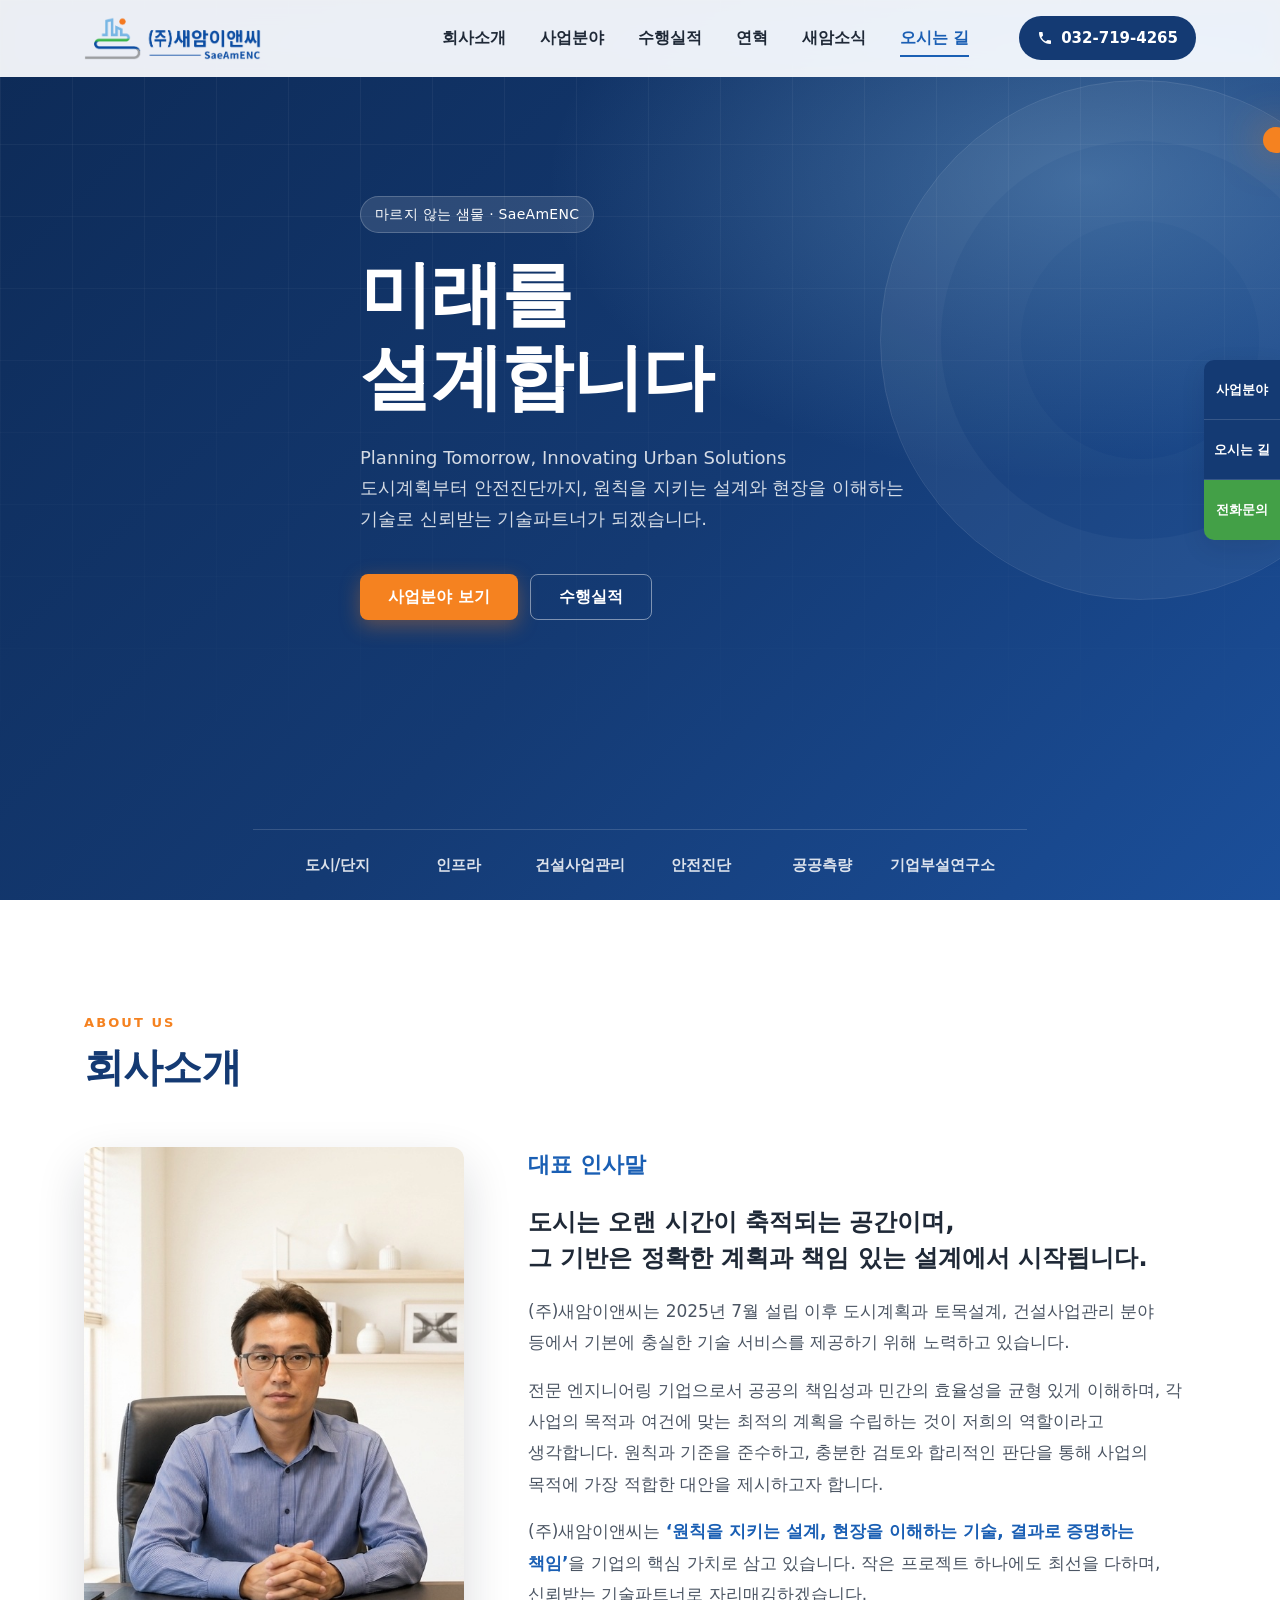
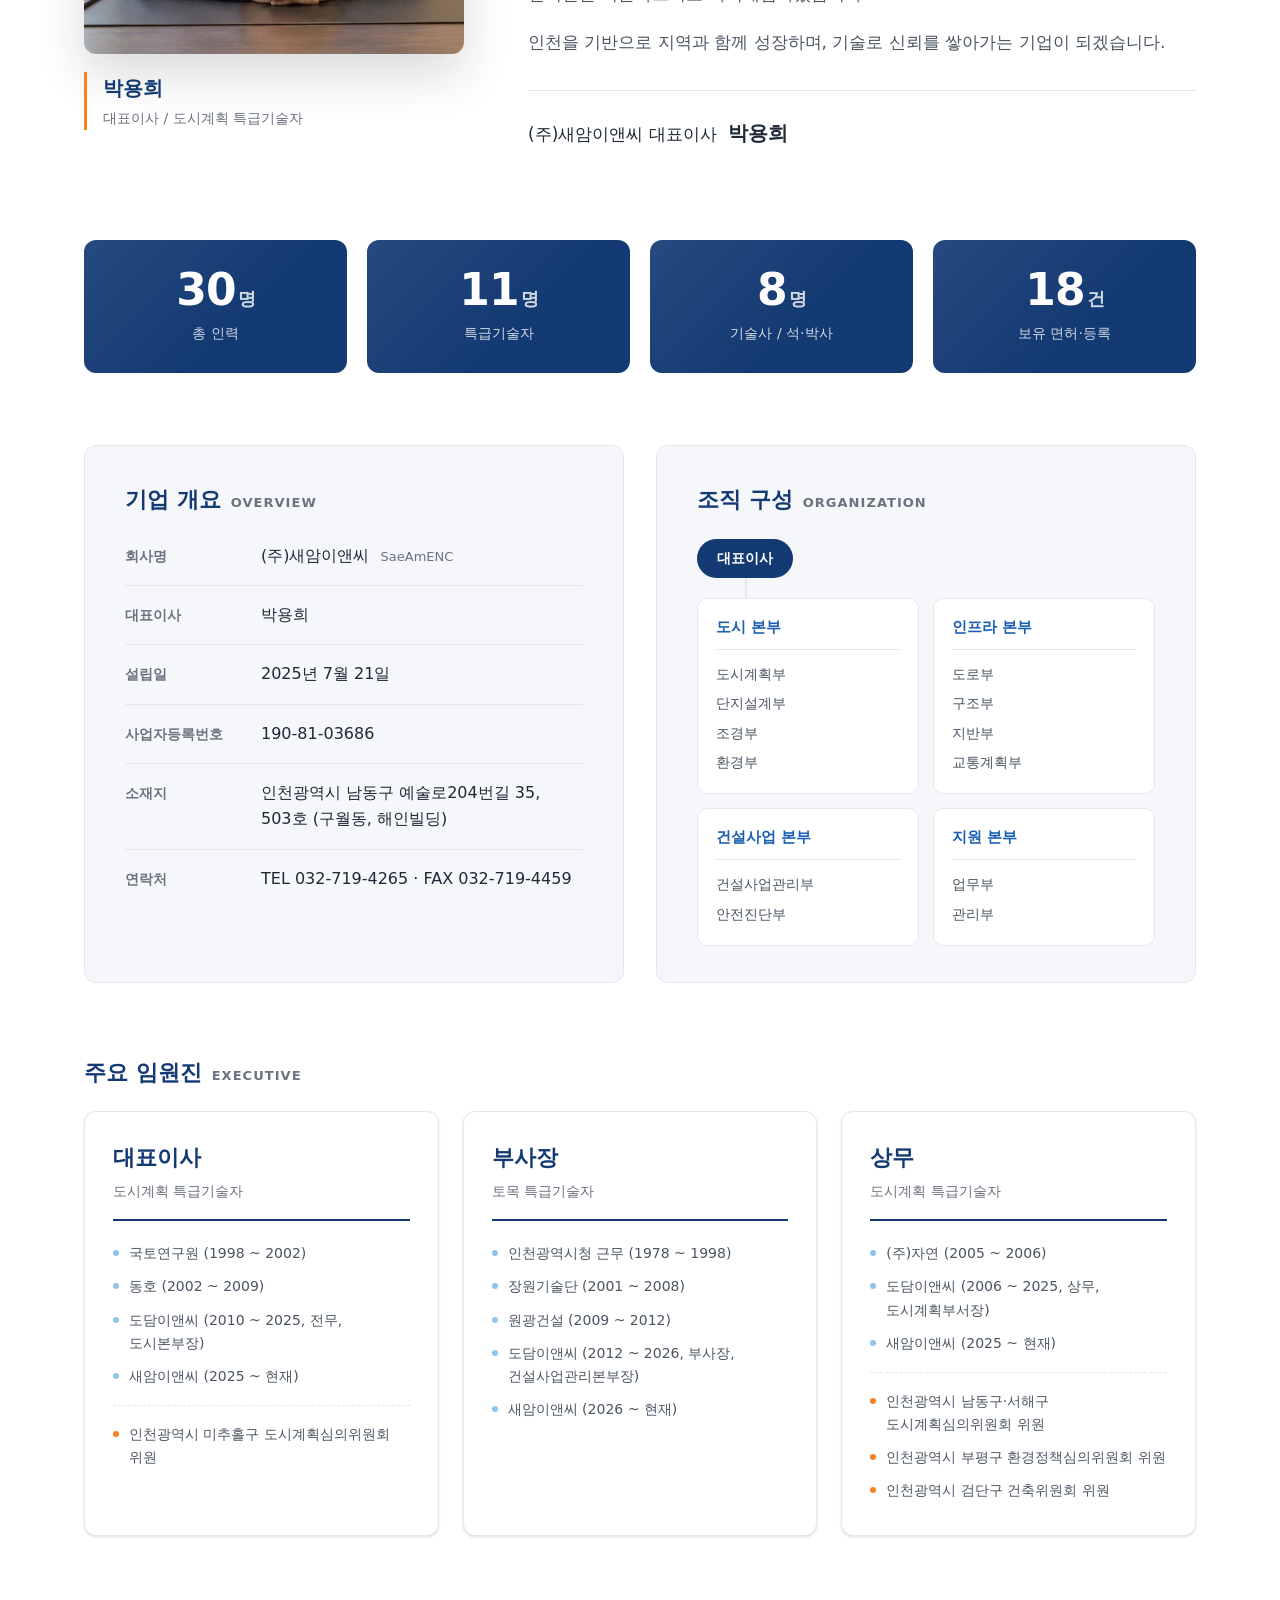
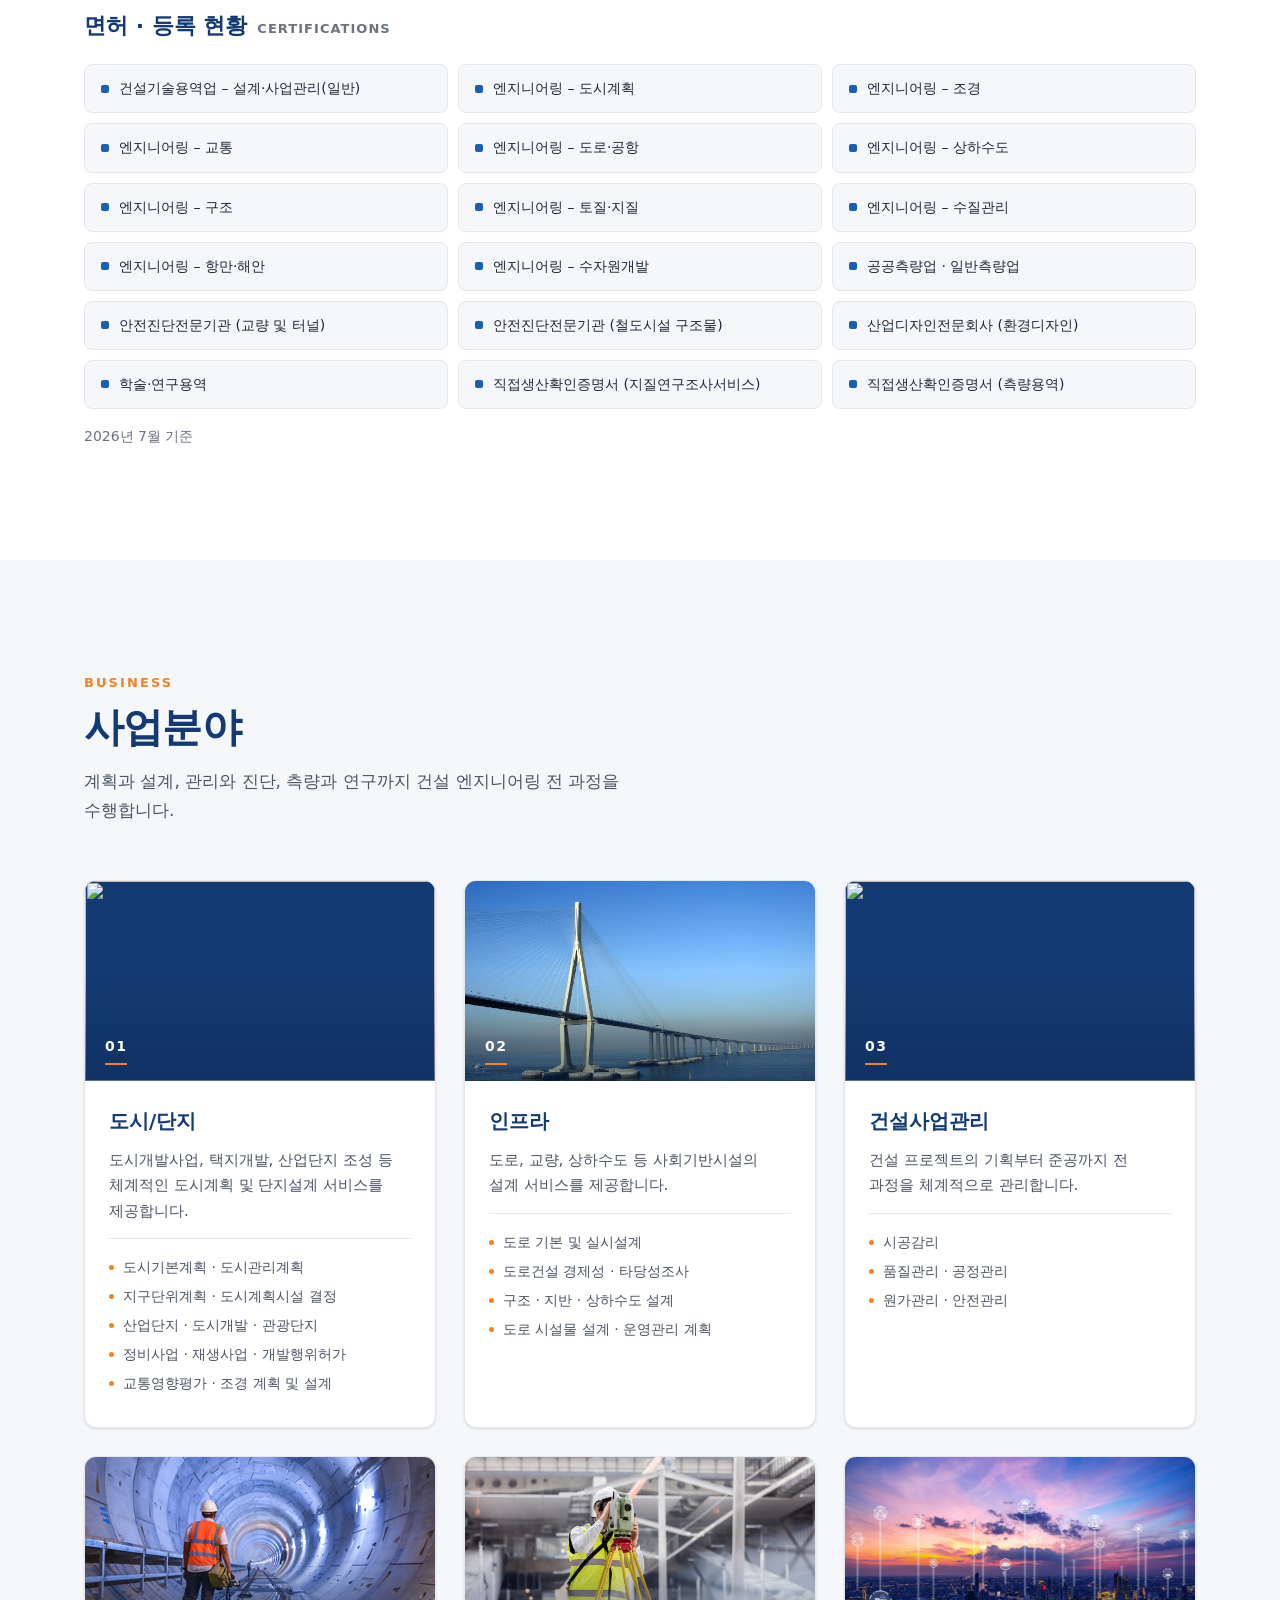
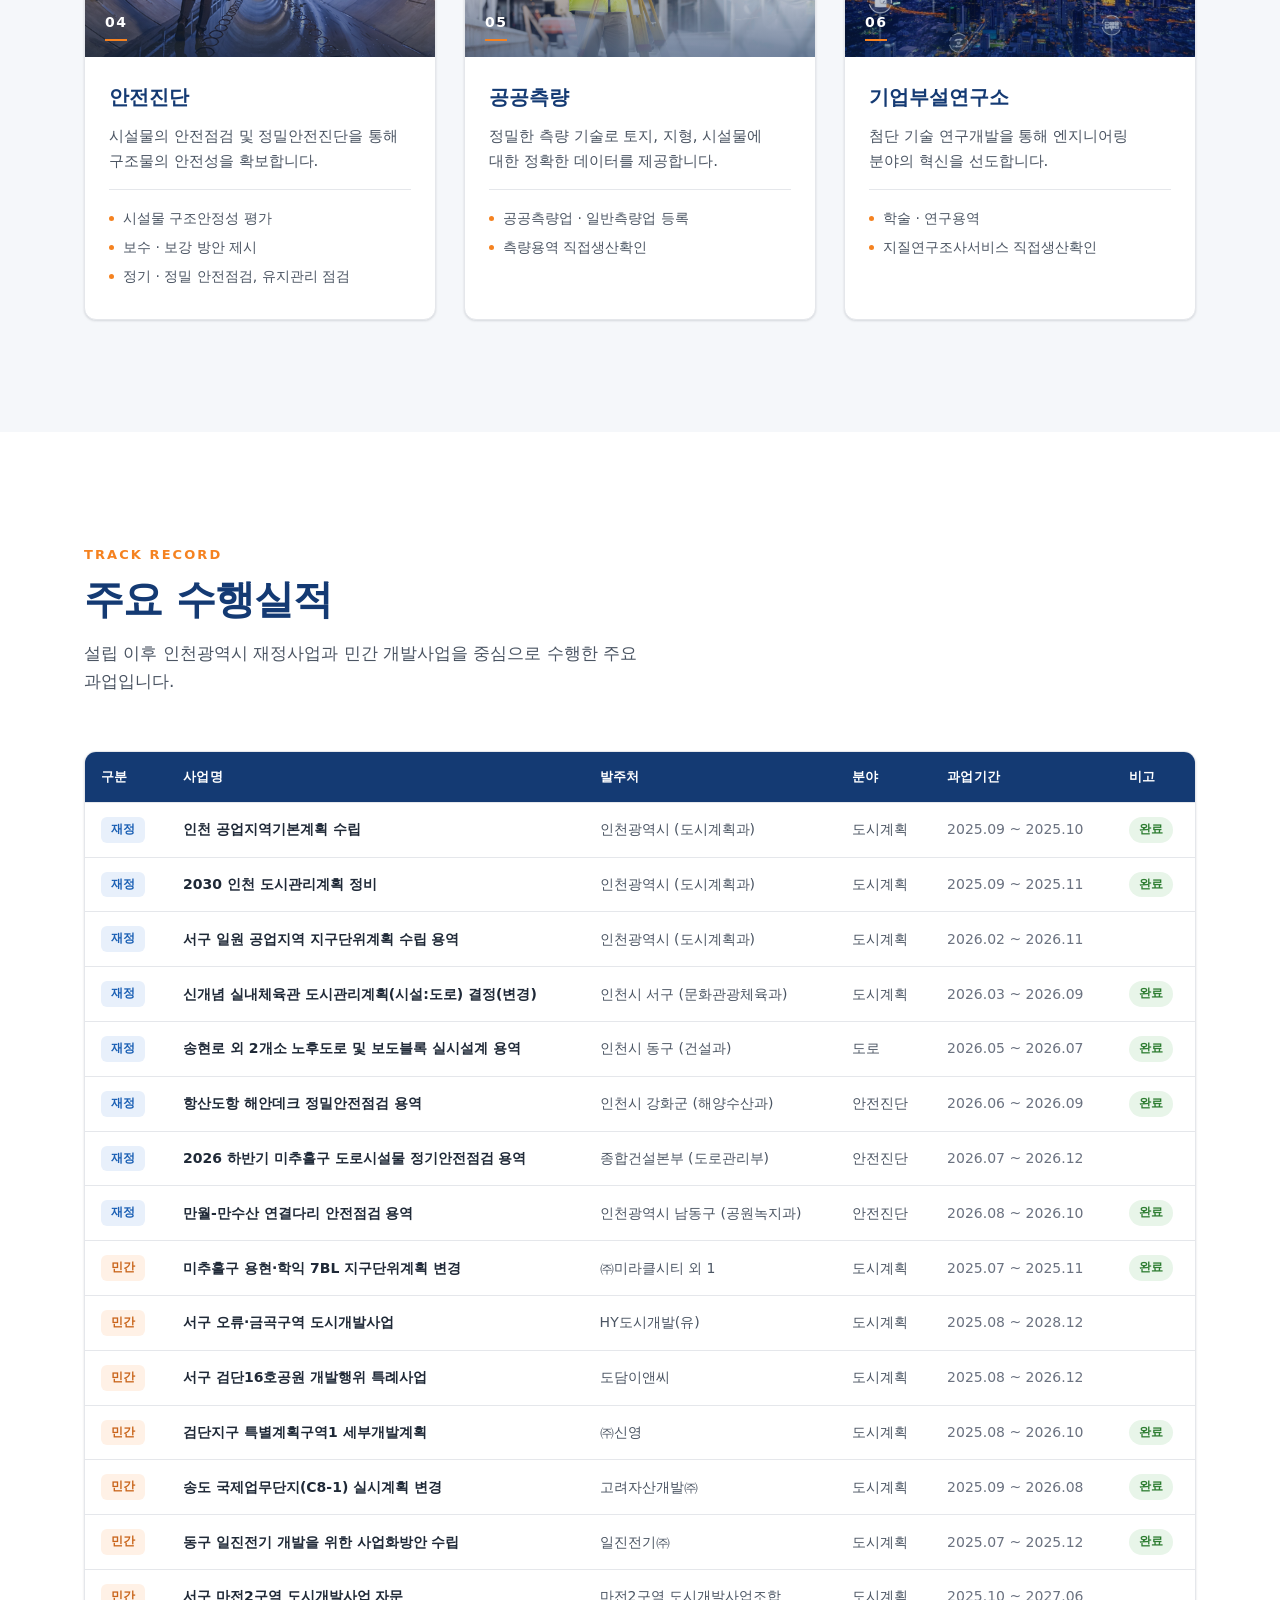
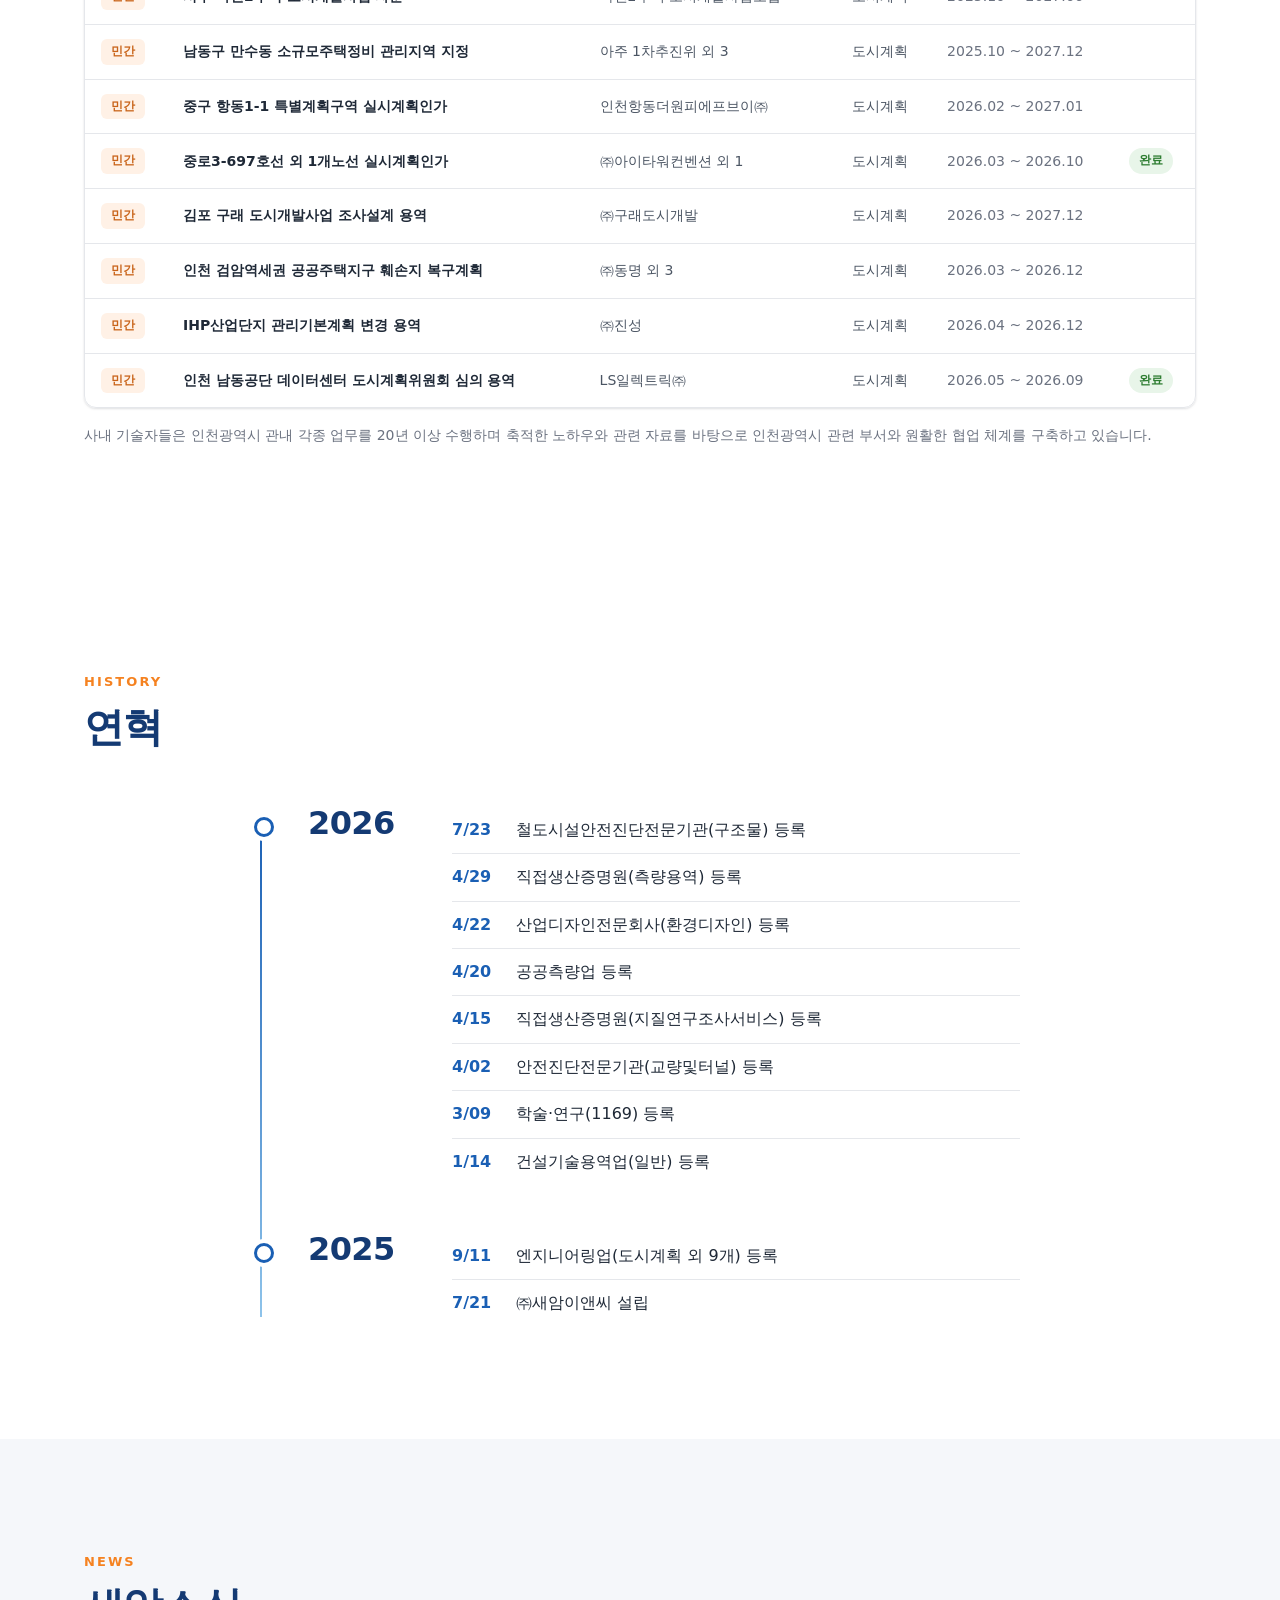
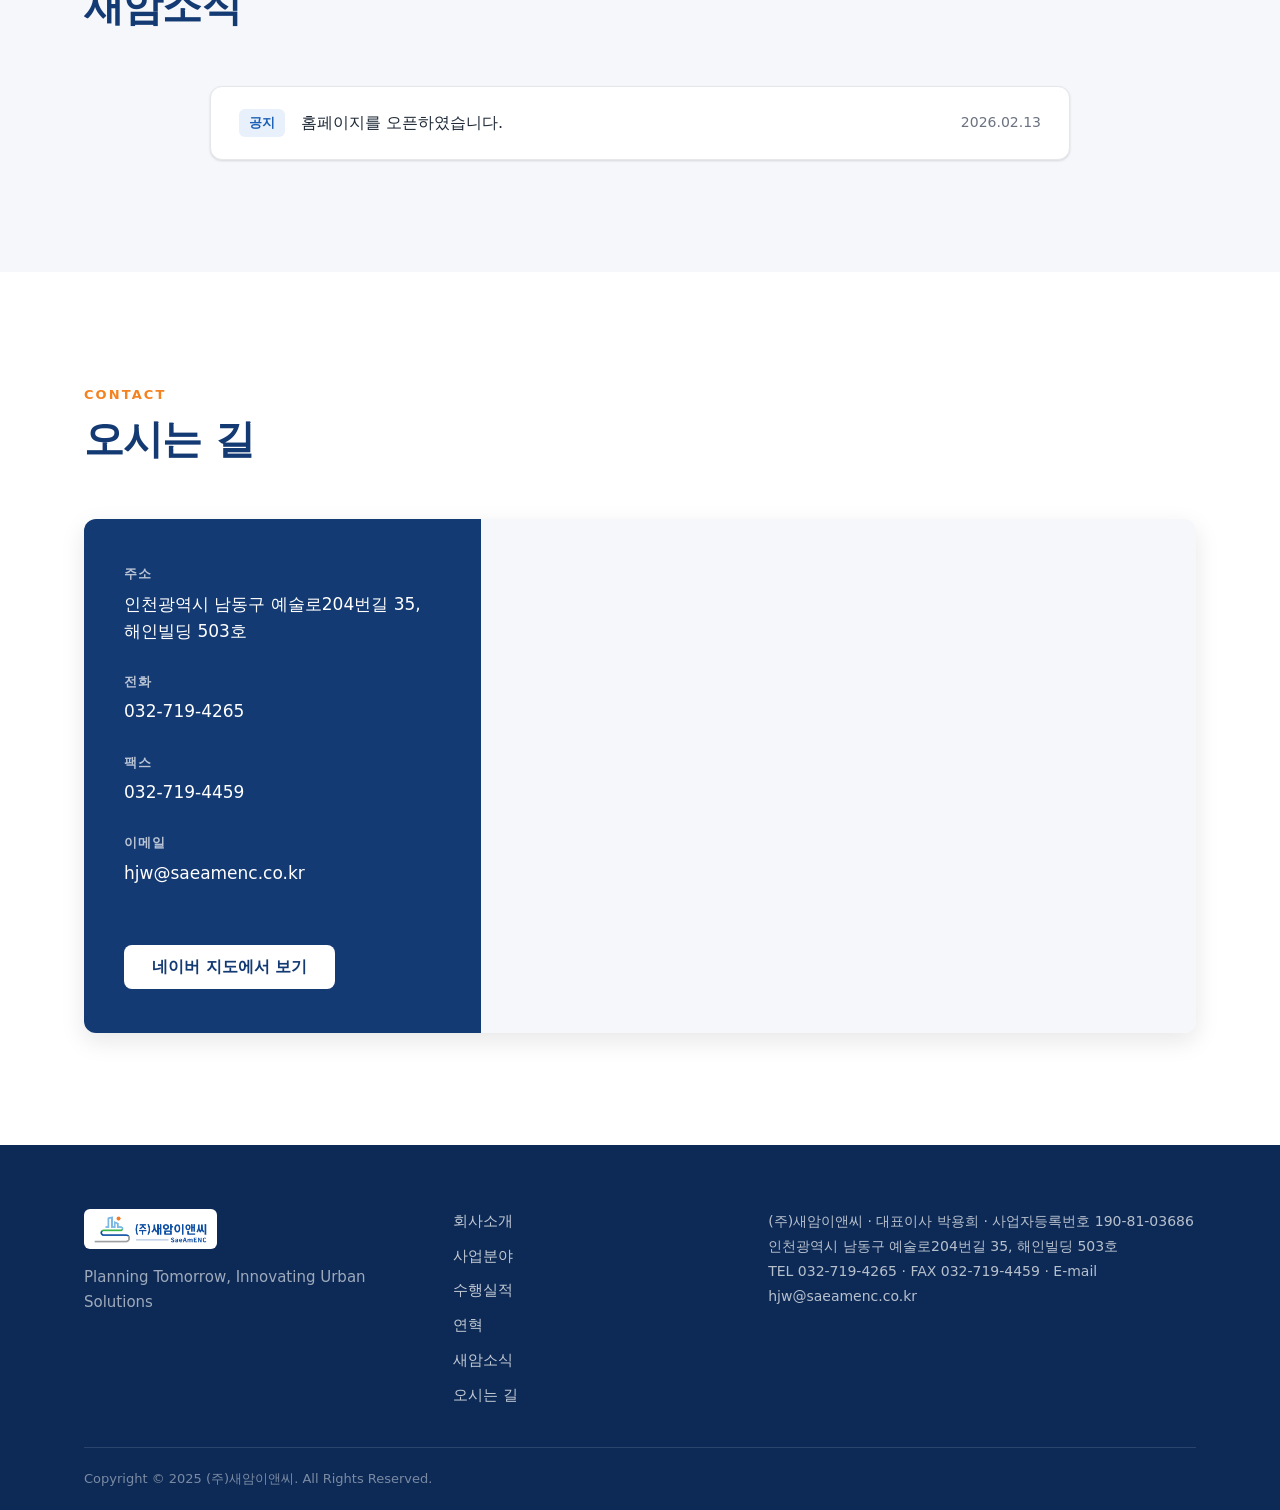
==== commit 2dd95381: "주요 임원진 이름 삭제 (직위만 표시) Co-Authored-By: Claude Fable 5.1 <noreply@anthropic.com>" ====
--- a/index.html
+++ b/index.html
@@ -189,8 +189,8 @@
             <div class="exec-grid">
                 <article class="exec-card">
                     <div class="exec-head">
-                        <h4>박용희</h4>
-                        <p>대표이사 / 도시계획 특급기술자</p>
+                        <h4>대표이사</h4>
+                        <p>도시계획 특급기술자</p>
                     </div>
                     <ul class="career">
                         <li>국토연구원 (1998 ~ 2002)</li>
@@ -204,8 +204,8 @@
                 </article>
                 <article class="exec-card">
                     <div class="exec-head">
-                        <h4>김완규</h4>
-                        <p>부사장 / 토목 특급기술자</p>
+                        <h4>부사장</h4>
+                        <p>토목 특급기술자</p>
                     </div>
                     <ul class="career">
                         <li>인천광역시청 근무 (1978 ~ 1998)</li>
@@ -217,8 +217,8 @@
                 </article>
                 <article class="exec-card">
                     <div class="exec-head">
-                        <h4>함지혜</h4>
-                        <p>상무 / 도시계획 특급기술자</p>
+                        <h4>상무</h4>
+                        <p>도시계획 특급기술자</p>
                     </div>
                     <ul class="career">
                         <li>(주)자연 (2005 ~ 2006)</li>
--- a/css/style.css
+++ b/css/style.css
@@ -1,3 +1,25 @@
+/* Design tokens (로고 색상 기준) */
+:root {
+    --navy: #143a73;
+    --navy-deep: #0d2a56;
+    --blue: #1a5fb4;
+    --blue-light: #e8f0fb;
+    --sky: #8ec3ea;
+    --green: #43a047;
+    --orange: #f58220;
+    --ink: #1f2937;
+    --ink-soft: #4b5563;
+    --ink-muted: #6b7280;
+    --line: #e5e7eb;
+    --surface: #ffffff;
+    --surface-alt: #f5f7fa;
+    --radius: 12px;
+    --shadow-sm: 0 1px 2px rgba(16, 24, 40, 0.06), 0 1px 3px rgba(16, 24, 40, 0.08);
+    --shadow-md: 0 8px 24px rgba(16, 24, 40, 0.10);
+    --shadow-lg: 0 20px 48px rgba(16, 24, 40, 0.16);
+    --header-h: 76px;
+}
+
 /* Reset & Base */
 * {
     margin: 0;
@@ -7,14 +29,17 @@
 
 html {
     scroll-behavior: smooth;
+    scroll-padding-top: var(--header-h);
 }
 
 body {
-    font-family: 'Noto Sans KR', sans-serif;
+    font-family: 'Pretendard Variable', Pretendard, -apple-system, BlinkMacSystemFont, system-ui, 'Noto Sans KR', 'Apple SD Gothic Neo', sans-serif;
     font-size: 16px;
-    line-height: 1.6;
-    color: #333;
-    background: #fff;
+    line-height: 1.65;
+    color: var(--ink);
+    background: var(--surface);
+    -webkit-font-smoothing: antialiased;
+    word-break: keep-all;
 }
 
 a {
@@ -29,12 +54,82 @@
 img {
     max-width: 100%;
     height: auto;
+    display: block;
+}
+
+button {
+    font: inherit;
+}
+
+:focus-visible {
+    outline: 3px solid var(--orange);
+    outline-offset: 2px;
 }
 
 .container {
-    max-width: 1200px;
+    max-width: 1160px;
     margin: 0 auto;
-    padding: 0 20px;
+    padding: 0 24px;
+}
+
+.skip-link {
+    position: absolute;
+    left: 16px;
+    top: -60px;
+    z-index: 2000;
+    padding: 10px 16px;
+    background: var(--navy);
+    color: #fff;
+    border-radius: 6px;
+}
+
+.skip-link:focus {
+    top: 16px;
+}
+
+/* Buttons */
+.btn {
+    display: inline-flex;
+    align-items: center;
+    justify-content: center;
+    gap: 8px;
+    padding: 14px 28px;
+    border-radius: 8px;
+    font-size: 16px;
+    font-weight: 600;
+    line-height: 1;
+    transition: background 0.2s, color 0.2s, transform 0.2s, box-shadow 0.2s;
+}
+
+.btn-primary {
+    background: var(--orange);
+    color: #fff;
+    box-shadow: 0 6px 20px rgba(245, 130, 32, 0.35);
+}
+
+.btn-primary:hover {
+    background: #e2721a;
+    transform: translateY(-2px);
+}
+
+.btn-ghost {
+    color: #fff;
+    border: 1px solid rgba(255, 255, 255, 0.45);
+}
+
+.btn-ghost:hover {
+    background: rgba(255, 255, 255, 0.12);
+    border-color: #fff;
+}
+
+.btn-light {
+    background: #fff;
+    color: var(--navy);
+    margin-top: 32px;
+}
+
+.btn-light:hover {
+    background: var(--blue-light);
 }
 
 /* Header */
@@ -43,19 +138,27 @@
     top: 0;
     left: 0;
     right: 0;
-    background: #fff;
-    box-shadow: 0 2px 10px rgba(0,0,0,0.1);
+    background: rgba(255, 255, 255, 0.92);
+    backdrop-filter: saturate(180%) blur(12px);
+    -webkit-backdrop-filter: saturate(180%) blur(12px);
+    border-bottom: 1px solid transparent;
     z-index: 1000;
+    transition: box-shadow 0.3s, border-color 0.3s;
+}
+
+.header.scrolled {
+    border-bottom-color: var(--line);
+    box-shadow: 0 4px 20px rgba(16, 24, 40, 0.08);
 }
 
 .header-inner {
-    max-width: 1200px;
+    max-width: 1160px;
     margin: 0 auto;
-    padding: 0 20px;
+    padding: 0 24px;
     display: flex;
     justify-content: space-between;
     align-items: center;
-    height: 80px;
+    height: var(--header-h);
 }
 
 .logo a {
@@ -64,295 +167,543 @@
 }
 
 .logo-img {
-    height: 50px;
+    height: 44px;
     width: auto;
 }
 
-.logo-text {
-    font-size: 24px;
-    font-weight: 700;
-    color: #1a5fb4;
+.nav-menu {
+    display: flex;
+    align-items: center;
+    gap: 36px;
 }
 
 .nav-menu ul {
     display: flex;
-    gap: 40px;
-}
-
-.nav-menu a {
-    font-size: 17px;
-    font-weight: 500;
-    color: #333;
-    transition: color 0.3s;
-    padding: 10px 0;
-}
-
-.nav-menu a:hover {
-    color: #1a5fb4;
+    gap: 6px;
+}
+
+.nav-menu ul a {
+    position: relative;
+    display: block;
+    padding: 10px 14px;
+    font-size: 16px;
+    font-weight: 600;
+    color: var(--ink);
+    border-radius: 8px;
+    transition: color 0.2s, background 0.2s;
+}
+
+.nav-menu ul a::after {
+    content: '';
+    position: absolute;
+    left: 14px;
+    right: 14px;
+    bottom: 4px;
+    height: 2px;
+    background: var(--blue);
+    transform: scaleX(0);
+    transform-origin: left;
+    transition: transform 0.25s;
+}
+
+.nav-menu ul a:hover,
+.nav-menu ul a.active {
+    color: var(--blue);
+}
+
+.nav-menu ul a.active::after {
+    transform: scaleX(1);
+}
+
+.nav-cta {
+    display: inline-flex;
+    align-items: center;
+    gap: 8px;
+    padding: 10px 18px;
+    border-radius: 999px;
+    background: var(--navy);
+    color: #fff;
+    font-size: 15px;
+    font-weight: 600;
+    font-variant-numeric: tabular-nums;
+    transition: background 0.2s;
+}
+
+.nav-cta svg {
+    width: 16px;
+    height: 16px;
+    fill: currentColor;
+}
+
+.nav-cta:hover {
+    background: var(--blue);
 }
 
 .mobile-menu-btn {
     display: none;
     flex-direction: column;
+    justify-content: center;
     gap: 5px;
+    width: 44px;
+    height: 44px;
     background: none;
     border: none;
     cursor: pointer;
-    padding: 5px;
+    padding: 0 8px;
 }
 
 .mobile-menu-btn span {
-    width: 25px;
-    height: 3px;
-    background: #333;
+    display: block;
+    width: 24px;
+    height: 2px;
+    background: var(--ink);
     border-radius: 2px;
-}
-
-/* Hero Section */
+    transition: transform 0.3s, opacity 0.3s;
+}
+
+.mobile-menu-btn.open span:nth-child(1) {
+    transform: translateY(7px) rotate(45deg);
+}
+
+.mobile-menu-btn.open span:nth-child(2) {
+    opacity: 0;
+}
+
+.mobile-menu-btn.open span:nth-child(3) {
+    transform: translateY(-7px) rotate(-45deg);
+}
+
+/* Hero */
 .hero {
-    height: 100vh;
-    min-height: 600px;
-    background: url('https://images.unsplash.com/photo-1486406146926-c627a92ad1ab?w=1600&q=80') center/cover no-repeat;
+    position: relative;
+    overflow: hidden;
+    padding: calc(var(--header-h) + 120px) 0 0;
+    min-height: 100vh;
     display: flex;
-    align-items: center;
-    justify-content: center;
-    position: relative;
-    margin-top: 80px;
-}
-
-.hero-overlay {
+    flex-direction: column;
+    justify-content: space-between;
+    color: #fff;
+    background:
+        radial-gradient(900px 500px at 85% 20%, rgba(142, 195, 234, 0.35), transparent 60%),
+        linear-gradient(135deg, var(--navy-deep) 0%, var(--navy) 55%, #1b4f9a 100%);
+}
+
+.hero-grid {
     position: absolute;
-    top: 0;
-    left: 0;
-    right: 0;
-    bottom: 0;
-    background: rgba(0,0,0,0.5);
+    inset: 0;
+    background-image:
+        linear-gradient(rgba(255, 255, 255, 0.06) 1px, transparent 1px),
+        linear-gradient(90deg, rgba(255, 255, 255, 0.06) 1px, transparent 1px);
+    background-size: 72px 72px;
+    mask-image: linear-gradient(to bottom, rgba(0, 0, 0, 0.9), transparent 90%);
+    -webkit-mask-image: linear-gradient(to bottom, rgba(0, 0, 0, 0.9), transparent 90%);
+}
+
+.hero-glow {
+    position: absolute;
+    right: -120px;
+    top: 80px;
+    width: 520px;
+    height: 520px;
+    border-radius: 50%;
+    border: 1px solid rgba(255, 255, 255, 0.12);
+    box-shadow: inset 0 0 0 60px rgba(255, 255, 255, 0.03), inset 0 0 0 140px rgba(255, 255, 255, 0.02);
+}
+
+.hero-glow::after {
+    content: '';
+    position: absolute;
+    top: 46px;
+    right: 110px;
+    width: 26px;
+    height: 26px;
+    border-radius: 50%;
+    background: var(--orange);
+    box-shadow: 0 0 40px rgba(245, 130, 32, 0.6);
 }
 
 .hero-content {
     position: relative;
     z-index: 1;
+}
+
+.hero-eyebrow {
+    display: inline-block;
+    margin-bottom: 20px;
+    padding: 6px 14px;
+    border-radius: 999px;
+    background: rgba(255, 255, 255, 0.12);
+    border: 1px solid rgba(255, 255, 255, 0.2);
+    font-size: 14px;
+    font-weight: 500;
+    letter-spacing: 0.02em;
+}
+
+.hero-content h1 {
+    font-size: clamp(44px, 6vw, 72px);
+    font-weight: 800;
+    line-height: 1.15;
+    letter-spacing: -0.02em;
+    margin-bottom: 24px;
+}
+
+.hero-lead {
+    max-width: 560px;
+    font-size: 18px;
+    line-height: 1.7;
+    color: rgba(255, 255, 255, 0.82);
+    margin-bottom: 40px;
+}
+
+.hero-actions {
+    display: flex;
+    flex-wrap: wrap;
+    gap: 12px;
+}
+
+.hero-fields {
+    position: relative;
+    z-index: 1;
+    display: grid;
+    grid-template-columns: repeat(6, 1fr);
+    margin-top: 96px;
+    margin-bottom: 0;
+    border-top: 1px solid rgba(255, 255, 255, 0.15);
+}
+
+.hero-fields a {
+    padding: 22px 8px;
     text-align: center;
+    font-size: 15px;
+    font-weight: 600;
+    color: rgba(255, 255, 255, 0.85);
+    border-top: 2px solid transparent;
+    margin-top: -1px;
+    transition: color 0.2s, border-color 0.2s;
+}
+
+.hero-fields a:hover {
     color: #fff;
-    padding: 20px;
-}
-
-.hero-content h1 {
-    font-size: 56px;
-    font-weight: 700;
-    margin-bottom: 20px;
-    letter-spacing: -1px;
-}
-
-.hero-content p {
-    font-size: 22px;
-    font-weight: 300;
-    margin-bottom: 40px;
-    opacity: 0.9;
-}
-
-.btn-primary {
-    display: inline-block;
-    padding: 15px 40px;
-    background: #1a5fb4;
-    color: #fff;
-    font-size: 17px;
-    font-weight: 500;
-    border-radius: 4px;
-    transition: background 0.3s;
-}
-
-.btn-primary:hover {
-    background: #154a8f;
+    border-top-color: var(--orange);
 }
 
 /* Sections */
 .section {
-    padding: 100px 0;
+    padding: 112px 0;
+}
+
+.section-head {
+    margin-bottom: 56px;
+}
+
+.section-eyebrow {
+    display: block;
+    margin-bottom: 10px;
+    font-size: 13px;
+    font-weight: 700;
+    letter-spacing: 0.16em;
+    text-transform: uppercase;
+    color: var(--orange);
 }
 
 .section-title {
-    font-size: 36px;
-    font-weight: 700;
-    text-align: center;
-    margin-bottom: 60px;
-    color: #1a5fb4;
-    position: relative;
-}
-
-.section-title::after {
-    content: '';
-    display: block;
-    width: 60px;
-    height: 3px;
-    background: #1a5fb4;
-    margin: 20px auto 0;
+    font-size: 40px;
+    font-weight: 800;
+    letter-spacing: -0.02em;
+    line-height: 1.2;
+    color: var(--navy);
+}
+
+.section-desc {
+    margin-top: 16px;
+    max-width: 600px;
+    font-size: 17px;
+    color: var(--ink-soft);
 }
 
 /* Company Section */
 .company {
-    background: #f8f9fa;
+    background: var(--surface);
 }
 
 .company-content {
     display: grid;
-    grid-template-columns: 1fr 1fr;
-    gap: 60px;
-    align-items: center;
+    grid-template-columns: 1.1fr 1fr;
+    gap: 64px;
+    align-items: start;
 }
 
 .company-text h3 {
-    font-size: 24px;
-    color: #1a5fb4;
+    font-size: 22px;
+    font-weight: 700;
+    color: var(--blue);
     margin-bottom: 20px;
 }
 
 .company-text p {
-    margin-bottom: 15px;
+    margin-bottom: 16px;
+    font-size: 17px;
+    line-height: 1.85;
+    color: var(--ink-soft);
+}
+
+.company-text .greeting-lead {
+    font-size: 26px;
+    font-weight: 700;
+    color: var(--ink);
+    line-height: 1.4;
+    margin-bottom: 20px;
+}
+
+.company-text .signature {
+    margin-top: 32px;
+    padding-top: 24px;
+    border-top: 1px solid var(--line);
+    font-size: 17px;
+    color: var(--ink);
+}
+
+.company-facts {
+    background: var(--surface-alt);
+    border: 1px solid var(--line);
+    border-radius: var(--radius);
+    padding: 36px 40px;
+}
+
+.facts-title {
+    font-size: 18px;
+    font-weight: 700;
+    color: var(--navy);
+    padding-bottom: 16px;
+    margin-bottom: 8px;
+    border-bottom: 2px solid var(--navy);
+}
+
+.fact {
+    display: grid;
+    grid-template-columns: 96px 1fr;
+    gap: 16px;
+    padding: 16px 0;
+    border-bottom: 1px solid var(--line);
+}
+
+.fact:last-child {
+    border-bottom: none;
+}
+
+.fact dt {
+    font-size: 14px;
+    font-weight: 600;
+    color: var(--ink-muted);
+    padding-top: 2px;
+}
+
+.fact dd {
     font-size: 16px;
-    line-height: 1.8;
-    color: #555;
-}
-
-.company-text .signature {
-    margin-top: 30px;
-    font-size: 18px;
-}
-
-.company-image img {
-    border-radius: 8px;
-    box-shadow: 0 10px 30px rgba(0,0,0,0.1);
+    font-weight: 500;
+    color: var(--ink);
+}
+
+.fact-sub {
+    margin-left: 6px;
+    font-size: 13px;
+    font-weight: 500;
+    color: var(--ink-muted);
+}
+
+.fact-tags {
+    display: flex;
+    flex-wrap: wrap;
+    gap: 6px;
+}
+
+.fact-tags li {
+    padding: 4px 10px;
+    border-radius: 999px;
+    background: var(--blue-light);
+    color: var(--blue);
+    font-size: 13px;
+    font-weight: 600;
 }
 
 /* Business Section */
+.business {
+    background: var(--surface-alt);
+}
+
 .business-grid {
     display: grid;
     grid-template-columns: repeat(3, 1fr);
-    gap: 30px;
+    gap: 28px;
 }
 
 .business-card {
-    background: #fff;
-    border-radius: 8px;
+    background: var(--surface);
+    border-radius: var(--radius);
     overflow: hidden;
-    box-shadow: 0 5px 20px rgba(0,0,0,0.08);
+    border: 1px solid var(--line);
+    box-shadow: var(--shadow-sm);
     transition: transform 0.3s, box-shadow 0.3s;
 }
 
 .business-card:hover {
-    transform: translateY(-10px);
-    box-shadow: 0 15px 40px rgba(0,0,0,0.15);
-}
-
-.card-icon {
+    transform: translateY(-6px);
+    box-shadow: var(--shadow-md);
+}
+
+.card-image {
+    position: relative;
     height: 200px;
     overflow: hidden;
-}
-
-.card-icon img {
+    background: var(--navy);
+}
+
+.card-image img {
     width: 100%;
     height: 100%;
     object-fit: cover;
-    transition: transform 0.3s;
-}
-
-.business-card:hover .card-icon img {
-    transform: scale(1.1);
+    transition: transform 0.5s;
+}
+
+.business-card:hover .card-image img {
+    transform: scale(1.06);
+}
+
+.card-image::after {
+    content: '';
+    position: absolute;
+    inset: 0;
+    background: linear-gradient(to top, rgba(13, 42, 86, 0.55), transparent 55%);
+}
+
+.card-num {
+    position: absolute;
+    left: 20px;
+    bottom: 16px;
+    z-index: 1;
+    font-size: 14px;
+    font-weight: 700;
+    letter-spacing: 0.1em;
+    color: #fff;
+    padding-bottom: 4px;
+    border-bottom: 2px solid var(--orange);
+}
+
+.card-body {
+    padding: 24px 24px 28px;
 }
 
 .business-card h3 {
     font-size: 20px;
-    color: #1a5fb4;
-    padding: 25px 25px 10px;
+    font-weight: 700;
+    color: var(--navy);
+    margin-bottom: 10px;
 }
 
 .business-card p {
-    padding: 0 25px 25px;
-    font-size: 14px;
-    color: #666;
+    font-size: 15px;
+    color: var(--ink-soft);
     line-height: 1.7;
 }
 
 /* History Section */
 .history {
-    background: #f8f9fa;
+    background: var(--surface);
 }
 
 .timeline {
-    max-width: 600px;
+    max-width: 760px;
     margin: 0 auto;
     position: relative;
+    padding-left: 24px;
 }
 
 .timeline::before {
     content: '';
     position: absolute;
-    left: 100px;
-    top: 0;
-    bottom: 0;
+    left: 0;
+    top: 10px;
+    bottom: 10px;
     width: 2px;
-    background: #1a5fb4;
+    background: linear-gradient(to bottom, var(--blue), var(--sky));
 }
 
 .timeline-item {
-    display: flex;
-    align-items: flex-start;
-    margin-bottom: 40px;
+    display: grid;
+    grid-template-columns: 120px 1fr;
+    gap: 24px;
+    padding: 0 0 48px 24px;
     position: relative;
+}
+
+.timeline-item:last-child {
+    padding-bottom: 0;
 }
 
 .timeline-item::before {
     content: '';
     position: absolute;
-    left: 94px;
-    top: 5px;
+    left: -30px;
+    top: 10px;
     width: 14px;
     height: 14px;
-    background: #1a5fb4;
+    background: #fff;
+    border: 3px solid var(--blue);
     border-radius: 50%;
-    border: 3px solid #fff;
-    box-shadow: 0 0 0 2px #1a5fb4;
-}
-
-.timeline-date {
-    width: 80px;
+    box-shadow: 0 0 0 4px #fff;
+}
+
+.timeline-year {
+    font-size: 32px;
+    font-weight: 800;
+    line-height: 1;
+    letter-spacing: -0.02em;
+    color: var(--navy);
+}
+
+.timeline-list li {
+    display: flex;
+    gap: 16px;
+    padding: 10px 0;
+    border-bottom: 1px solid var(--line);
     font-size: 16px;
+    color: var(--ink);
+}
+
+.timeline-list li:last-child {
+    border-bottom: none;
+}
+
+.timeline-list time {
+    flex-shrink: 0;
+    width: 48px;
     font-weight: 700;
-    color: #1a5fb4;
-    flex-shrink: 0;
-}
-
-.timeline-content {
-    margin-left: 50px;
-    padding-top: 2px;
-}
-
-.timeline-content h4 {
-    font-size: 18px;
-    color: #333;
-    font-weight: 500;
+    font-variant-numeric: tabular-nums;
+    color: var(--blue);
 }
 
 /* News Section */
 .news {
-    background: #f8f9fa;
+    background: var(--surface-alt);
 }
 
 .news-list {
-    max-width: 800px;
+    max-width: 860px;
     margin: 0 auto;
-    background: #fff;
-    border-radius: 8px;
-    box-shadow: 0 5px 20px rgba(0,0,0,0.08);
+    background: var(--surface);
+    border: 1px solid var(--line);
+    border-radius: var(--radius);
     overflow: hidden;
+    box-shadow: var(--shadow-sm);
 }
 
 .news-item {
     display: flex;
     align-items: center;
-    padding: 20px 30px;
-    border-bottom: 1px solid #eee;
-    transition: background 0.3s;
+    gap: 16px;
+    padding: 22px 28px;
+    border-bottom: 1px solid var(--line);
+    transition: background 0.2s;
 }
 
 .news-item:last-child {
@@ -360,106 +711,145 @@
 }
 
 .news-item:hover {
-    background: #f8f9fa;
+    background: var(--surface-alt);
+}
+
+.news-tag {
+    flex-shrink: 0;
+    padding: 3px 10px;
+    border-radius: 6px;
+    background: var(--blue-light);
+    color: var(--blue);
+    font-size: 13px;
+    font-weight: 700;
+}
+
+.news-title {
+    flex: 1;
+    font-size: 16px;
+    font-weight: 500;
+    color: var(--ink);
 }
 
 .news-date {
+    flex-shrink: 0;
     font-size: 14px;
-    color: #888;
-    min-width: 100px;
-    flex-shrink: 0;
-}
-
-.news-title {
-    font-size: 16px;
-    color: #333;
-    font-weight: 400;
+    color: var(--ink-muted);
+    font-variant-numeric: tabular-nums;
 }
 
 /* Contact Section */
+.contact {
+    background: var(--surface);
+}
+
 .contact-wrapper {
     display: grid;
-    grid-template-columns: 1fr 2fr;
-    gap: 40px;
+    grid-template-columns: 1fr 1.8fr;
+    gap: 0;
+    border-radius: var(--radius);
+    overflow: hidden;
+    box-shadow: var(--shadow-md);
 }
 
 .contact-info {
-    background: #1a5fb4;
-    padding: 40px;
-    border-radius: 8px;
+    background: var(--navy);
+    padding: 44px 40px;
     color: #fff;
 }
 
 .info-item {
-    margin-bottom: 30px;
-}
-
-.info-item:last-child {
-    margin-bottom: 0;
+    margin-bottom: 26px;
 }
 
 .info-item h4 {
-    font-size: 14px;
-    font-weight: 500;
-    opacity: 0.8;
-    margin-bottom: 8px;
+    font-size: 13px;
+    font-weight: 600;
+    letter-spacing: 0.06em;
+    opacity: 0.7;
+    margin-bottom: 6px;
 }
 
 .info-item p {
     font-size: 17px;
-    font-weight: 400;
+    font-weight: 500;
+    line-height: 1.6;
+}
+
+.info-item a:hover {
+    text-decoration: underline;
 }
 
 .contact-map {
-    border-radius: 8px;
-    overflow: hidden;
-    box-shadow: 0 5px 20px rgba(0,0,0,0.1);
+    min-height: 420px;
+    background: var(--surface-alt);
 }
 
 .contact-map iframe {
     display: block;
+    width: 100%;
+    height: 100%;
+    min-height: 420px;
 }
 
 /* Footer */
 .footer {
-    background: #222;
-    color: #aaa;
-    padding: 50px 0;
+    background: var(--navy-deep);
+    color: rgba(255, 255, 255, 0.7);
+    padding: 64px 0 0;
 }
 
 .footer-content {
-    text-align: center;
-}
-
-.footer-logo {
-    margin-bottom: 20px;
-}
-
-.footer-logo span {
-    font-size: 22px;
-    font-weight: 700;
-    color: #fff;
+    display: grid;
+    grid-template-columns: 1.2fr 1fr 1.6fr;
+    gap: 48px;
+    align-items: start;
+    padding-bottom: 40px;
 }
 
 .footer-logo-img {
     height: 40px;
     width: auto;
+    background: #fff;
+    padding: 6px 10px;
+    border-radius: 6px;
+}
+
+.footer-tagline {
+    margin-top: 16px;
+    font-size: 15px;
+    color: rgba(255, 255, 255, 0.6);
+}
+
+.footer-nav {
+    display: flex;
+    flex-direction: column;
+    gap: 10px;
+}
+
+.footer-nav a {
+    font-size: 15px;
+    color: rgba(255, 255, 255, 0.75);
+    transition: color 0.2s;
+}
+
+.footer-nav a:hover {
+    color: #fff;
 }
 
 .footer-info p {
     font-size: 14px;
-    margin-bottom: 5px;
+    line-height: 1.8;
 }
 
 .footer-copyright {
-    margin-top: 30px;
-    padding-top: 20px;
-    border-top: 1px solid #444;
+    padding: 20px 0;
+    border-top: 1px solid rgba(255, 255, 255, 0.12);
 }
 
 .footer-copyright p {
     font-size: 13px;
-    color: #777;
+    color: rgba(255, 255, 255, 0.45);
 }
 
 /* Quick Menu */
@@ -471,138 +861,843 @@
     z-index: 999;
     display: flex;
     flex-direction: column;
+    border-radius: 10px 0 0 10px;
+    overflow: hidden;
+    box-shadow: var(--shadow-md);
 }
 
 .quick-item {
     display: flex;
     align-items: center;
     justify-content: center;
-    width: 80px;
-    height: 70px;
-    background: #1a5fb4;
+    width: 76px;
+    height: 60px;
+    background: var(--navy);
     color: #fff;
     font-size: 13px;
-    font-weight: 500;
+    font-weight: 600;
     text-align: center;
-    border-bottom: 1px solid rgba(255,255,255,0.2);
-    transition: background 0.3s;
+    border-bottom: 1px solid rgba(255, 255, 255, 0.15);
+    transition: background 0.2s;
+}
+
+.quick-item:last-child {
+    border-bottom: none;
 }
 
 .quick-item:hover {
-    background: #154a8f;
+    background: var(--blue);
 }
 
 .quick-item.phone {
-    background: #28a745;
+    background: var(--green);
 }
 
 .quick-item.phone:hover {
-    background: #1e7b34;
+    background: #2e7d32;
+}
+
+.scroll-top {
+    position: fixed;
+    right: 20px;
+    bottom: 20px;
+    z-index: 999;
+    width: 46px;
+    height: 46px;
+    border: none;
+    border-radius: 50%;
+    background: var(--surface);
+    color: var(--navy);
+    box-shadow: var(--shadow-md);
+    cursor: pointer;
+    opacity: 0;
+    visibility: hidden;
+    transform: translateY(8px);
+    transition: opacity 0.25s, transform 0.25s, visibility 0.25s;
+}
+
+.scroll-top.visible {
+    opacity: 1;
+    visibility: visible;
+    transform: translateY(0);
+}
+
+.scroll-top svg {
+    width: 22px;
+    height: 22px;
+    fill: currentColor;
+}
+
+/* Scroll reveal */
+.reveal {
+    opacity: 0;
+    transform: translateY(24px);
+    transition: opacity 0.6s ease, transform 0.6s ease;
+}
+
+.reveal.in {
+    opacity: 1;
+    transform: none;
+}
+
+@media (prefers-reduced-motion: reduce) {
+    html {
+        scroll-behavior: auto;
+    }
+
+    .reveal {
+        opacity: 1;
+        transform: none;
+        transition: none;
+    }
+
+    .business-card,
+    .btn {
+        transition: none;
+    }
 }
 
 /* Responsive */
-@media (max-width: 992px) {
+@media (max-width: 1024px) {
     .business-grid {
         grid-template-columns: repeat(2, 1fr);
     }
-    
+
     .company-content {
         grid-template-columns: 1fr;
-    }
-    
-    .company-image {
-        order: -1;
-    }
-    
+        gap: 40px;
+    }
+
     .contact-wrapper {
         grid-template-columns: 1fr;
     }
+
+    .contact-map {
+        min-height: 340px;
+    }
+
+    .hero-fields {
+        grid-template-columns: repeat(3, 1fr);
+    }
+
+    .hero-fields a {
+        border-top: 1px solid rgba(255, 255, 255, 0.15);
+    }
+
+    .footer-content {
+        grid-template-columns: 1fr 1fr;
+    }
+
+    .footer-info {
+        grid-column: 1 / -1;
+    }
+
+    .nav-cta {
+        display: none;
+    }
 }
 
 @media (max-width: 768px) {
-    .header-inner {
-        height: 60px;
-    }
-    
-    .logo-text {
-        font-size: 18px;
-    }
-    
+    :root {
+        --header-h: 64px;
+    }
+
+    .header {
+        background: #fff;
+    }
+
+    .logo-img {
+        height: 36px;
+    }
+
     .nav-menu {
         display: none;
         position: absolute;
-        top: 60px;
+        top: var(--header-h);
         left: 0;
         right: 0;
+        flex-direction: column;
+        align-items: stretch;
+        gap: 0;
         background: #fff;
-        padding: 20px;
-        box-shadow: 0 5px 10px rgba(0,0,0,0.1);
-    }
-    
+        padding: 8px 24px 20px;
+        border-top: 1px solid var(--line);
+        box-shadow: 0 12px 24px rgba(16, 24, 40, 0.12);
+    }
+
     .nav-menu.active {
-        display: block;
-    }
-    
+        display: flex;
+    }
+
     .nav-menu ul {
         flex-direction: column;
         gap: 0;
     }
-    
-    .nav-menu a {
-        display: block;
-        padding: 15px 0;
-        border-bottom: 1px solid #eee;
-    }
-    
+
+    .nav-menu ul a {
+        padding: 16px 4px;
+        border-bottom: 1px solid var(--line);
+        border-radius: 0;
+        font-size: 17px;
+    }
+
+    .nav-menu ul a::after {
+        display: none;
+    }
+
+    .nav-cta {
+        display: inline-flex;
+        justify-content: center;
+        margin-top: 16px;
+    }
+
     .mobile-menu-btn {
         display: flex;
     }
-    
+
     .hero {
-        margin-top: 60px;
-        height: 80vh;
-        min-height: 500px;
-    }
-    
+        min-height: 0;
+        padding-top: calc(var(--header-h) + 72px);
+    }
+
+    .hero-glow {
+        width: 320px;
+        height: 320px;
+        right: -140px;
+        top: 40px;
+    }
+
     .hero-content h1 {
-        font-size: 32px;
-    }
-    
-    .hero-content p {
+        font-size: 40px;
+    }
+
+    .hero-lead {
         font-size: 16px;
-    }
-    
+        margin-bottom: 32px;
+    }
+
+    .br-desktop {
+        display: none;
+    }
+
+    .btn {
+        padding: 13px 22px;
+        font-size: 15px;
+    }
+
+    .hero-fields {
+        margin-top: 56px;
+        grid-template-columns: repeat(2, 1fr);
+    }
+
+    .hero-fields a {
+        padding: 16px 8px;
+        font-size: 14px;
+    }
+
     .section {
-        padding: 60px 0;
-    }
-    
+        padding: 72px 0;
+    }
+
+    .section-head {
+        margin-bottom: 36px;
+    }
+
     .section-title {
-        font-size: 28px;
-        margin-bottom: 40px;
-    }
-    
+        font-size: 30px;
+    }
+
+    .section-desc {
+        font-size: 15px;
+    }
+
+    .company-text .greeting-lead {
+        font-size: 22px;
+    }
+
+    .company-text p {
+        font-size: 16px;
+    }
+
+    .company-facts {
+        padding: 24px;
+    }
+
+    .fact {
+        grid-template-columns: 80px 1fr;
+        gap: 12px;
+    }
+
     .business-grid {
         grid-template-columns: 1fr;
-    }
-    
+        gap: 20px;
+    }
+
+    .card-image {
+        height: 180px;
+    }
+
+    .timeline {
+        padding-left: 16px;
+    }
+
+    .timeline-item {
+        grid-template-columns: 1fr;
+        gap: 12px;
+        padding-left: 16px;
+        padding-bottom: 36px;
+    }
+
+    .timeline-item::before {
+        left: -22px;
+        width: 12px;
+        height: 12px;
+    }
+
+    .timeline-year {
+        font-size: 26px;
+    }
+
+    .timeline-list li {
+        font-size: 15px;
+        gap: 12px;
+    }
+
+    .news-item {
+        flex-wrap: wrap;
+        padding: 18px 20px;
+        gap: 10px;
+    }
+
+    .news-title {
+        flex-basis: 100%;
+        order: 3;
+    }
+
+    .news-date {
+        margin-left: auto;
+    }
+
+    .contact-info {
+        padding: 32px 24px;
+    }
+
+    .footer {
+        padding-top: 48px;
+    }
+
+    .footer-content {
+        grid-template-columns: 1fr;
+        gap: 28px;
+    }
+
+    .footer-nav {
+        flex-direction: row;
+        flex-wrap: wrap;
+        gap: 8px 18px;
+    }
+
     .quick-menu {
         display: none;
     }
-    
-    .timeline::before {
-        left: 80px;
-    }
-    
-    .timeline-item::before {
-        left: 74px;
-    }
-    
-    .timeline-date {
-        width: 60px;
-        font-size: 14px;
-    }
-    
-    .timeline-content {
-        margin-left: 40px;
-    }
-}
+
+    .scroll-top {
+        right: 16px;
+        bottom: 16px;
+    }
+}
+
+/* ===== 회사소개서 기반 추가 섹션 ===== */
+
+/* 공통 소제목 */
+.sub-title {
+    display: flex;
+    align-items: baseline;
+    gap: 10px;
+    font-size: 22px;
+    font-weight: 800;
+    color: var(--navy);
+    margin: 0 0 20px;
+}
+
+.sub-title span {
+    font-size: 13px;
+    font-weight: 600;
+    letter-spacing: 0.08em;
+    text-transform: uppercase;
+    color: var(--ink-muted);
+}
+
+.note {
+    margin-top: 16px;
+    font-size: 14px;
+    color: var(--ink-muted);
+}
+
+/* 대표 인사말 */
+.ceo-message {
+    display: grid;
+    grid-template-columns: 380px 1fr;
+    gap: 64px;
+    align-items: start;
+    margin-bottom: 72px;
+}
+
+.ceo-photo {
+    margin: 0;
+    position: sticky;
+    top: calc(var(--header-h) + 24px);
+}
+
+.ceo-photo img {
+    width: 100%;
+    aspect-ratio: 3 / 4;
+    object-fit: cover;
+    border-radius: var(--radius);
+    box-shadow: var(--shadow-lg);
+}
+
+.ceo-photo figcaption {
+    display: flex;
+    flex-direction: column;
+    gap: 2px;
+    margin-top: 18px;
+    padding-left: 16px;
+    border-left: 3px solid var(--orange);
+}
+
+.ceo-photo figcaption strong {
+    font-size: 20px;
+    font-weight: 800;
+    color: var(--navy);
+}
+
+.ceo-photo figcaption span {
+    font-size: 14px;
+    color: var(--ink-muted);
+}
+
+.company-text .greeting-lead {
+    font-size: 24px;
+    line-height: 1.5;
+}
+
+.company-text .highlight {
+    color: var(--blue);
+    font-weight: 700;
+}
+
+.company-text .signature strong {
+    font-size: 20px;
+    margin-left: 6px;
+}
+
+/* 핵심 수치 */
+.stats {
+    display: grid;
+    grid-template-columns: repeat(4, 1fr);
+    gap: 20px;
+    margin-bottom: 72px;
+}
+
+.stats li {
+    padding: 28px 24px;
+    background: var(--navy);
+    color: #fff;
+    border-radius: var(--radius);
+    text-align: center;
+    background-image: linear-gradient(135deg, rgba(255, 255, 255, 0.08), transparent 60%);
+}
+
+.stats li strong {
+    display: block;
+    font-size: 44px;
+    font-weight: 800;
+    line-height: 1;
+    letter-spacing: -0.02em;
+    font-variant-numeric: tabular-nums;
+}
+
+.stats li strong span {
+    font-size: 18px;
+    font-weight: 600;
+    margin-left: 2px;
+    opacity: 0.8;
+}
+
+.stat-label {
+    display: block;
+    margin-top: 10px;
+    font-size: 14px;
+    font-weight: 500;
+    opacity: 0.8;
+}
+
+/* 개요 + 조직 */
+.company-grid {
+    display: grid;
+    grid-template-columns: 1fr 1fr;
+    gap: 32px;
+    margin-bottom: 72px;
+}
+
+.company-facts .sub-title,
+.org .sub-title {
+    margin-bottom: 8px;
+}
+
+.company-facts .facts-title {
+    display: none;
+}
+
+.fact {
+    grid-template-columns: 120px 1fr;
+}
+
+.org {
+    background: var(--surface-alt);
+    border: 1px solid var(--line);
+    border-radius: var(--radius);
+    padding: 36px 40px;
+}
+
+.org-top {
+    display: inline-block;
+    padding: 8px 20px;
+    margin: 12px 0 20px;
+    border-radius: 999px;
+    background: var(--navy);
+    color: #fff;
+    font-size: 14px;
+    font-weight: 700;
+    position: relative;
+}
+
+.org-top::after {
+    content: '';
+    position: absolute;
+    left: 50%;
+    top: 100%;
+    width: 2px;
+    height: 20px;
+    background: var(--line);
+}
+
+.org-grid {
+    display: grid;
+    grid-template-columns: repeat(2, 1fr);
+    gap: 14px;
+}
+
+.org-unit {
+    background: var(--surface);
+    border: 1px solid var(--line);
+    border-radius: 10px;
+    padding: 16px 18px;
+}
+
+.org-unit h4 {
+    font-size: 15px;
+    font-weight: 700;
+    color: var(--blue);
+    padding-bottom: 10px;
+    margin-bottom: 10px;
+    border-bottom: 1px solid var(--line);
+}
+
+.org-unit li {
+    font-size: 14px;
+    color: var(--ink-soft);
+    padding: 3px 0;
+}
+
+/* 임원진 */
+.exec-grid {
+    display: grid;
+    grid-template-columns: repeat(3, 1fr);
+    gap: 24px;
+    margin-bottom: 72px;
+}
+
+.exec-card {
+    background: var(--surface);
+    border: 1px solid var(--line);
+    border-radius: var(--radius);
+    padding: 28px;
+    box-shadow: var(--shadow-sm);
+}
+
+.exec-head {
+    display: flex;
+    flex-direction: column;
+    gap: 4px;
+    padding-bottom: 16px;
+    margin-bottom: 16px;
+    border-bottom: 2px solid var(--navy);
+}
+
+.exec-head h4 {
+    font-size: 22px;
+    font-weight: 800;
+    color: var(--navy);
+}
+
+.exec-head p {
+    font-size: 14px;
+    color: var(--ink-muted);
+}
+
+.career li {
+    position: relative;
+    padding: 5px 0 5px 16px;
+    font-size: 14px;
+    color: var(--ink-soft);
+}
+
+.career li::before {
+    content: '';
+    position: absolute;
+    left: 0;
+    top: 13px;
+    width: 6px;
+    height: 6px;
+    border-radius: 50%;
+    background: var(--sky);
+}
+
+.career.committee {
+    margin-top: 12px;
+    padding-top: 12px;
+    border-top: 1px dashed var(--line);
+}
+
+.career.committee li::before {
+    background: var(--orange);
+}
+
+/* 면허 */
+.license-grid {
+    display: grid;
+    grid-template-columns: repeat(3, 1fr);
+    gap: 10px;
+}
+
+.license-grid li {
+    display: flex;
+    align-items: center;
+    gap: 10px;
+    padding: 12px 16px;
+    background: var(--surface-alt);
+    border: 1px solid var(--line);
+    border-radius: 8px;
+    font-size: 14px;
+    font-weight: 500;
+    color: var(--ink);
+}
+
+.license-grid li::before {
+    content: '';
+    flex-shrink: 0;
+    width: 8px;
+    height: 8px;
+    border-radius: 2px;
+    background: var(--blue);
+}
+
+/* 사업분야 카드 세부 목록 */
+.card-list {
+    margin-top: 14px;
+    padding-top: 14px;
+    border-top: 1px solid var(--line);
+}
+
+.card-list li {
+    position: relative;
+    padding: 3px 0 3px 14px;
+    font-size: 14px;
+    color: var(--ink-soft);
+}
+
+.card-list li::before {
+    content: '';
+    position: absolute;
+    left: 0;
+    top: 12px;
+    width: 5px;
+    height: 5px;
+    border-radius: 50%;
+    background: var(--orange);
+}
+
+/* 수행실적 */
+.projects {
+    background: var(--surface);
+}
+
+.table-wrap {
+    overflow-x: auto;
+    border: 1px solid var(--line);
+    border-radius: var(--radius);
+    box-shadow: var(--shadow-sm);
+    -webkit-overflow-scrolling: touch;
+}
+
+.project-table {
+    width: 100%;
+    min-width: 820px;
+    border-collapse: collapse;
+    font-size: 14px;
+}
+
+.project-table th,
+.project-table td {
+    padding: 14px 16px;
+    text-align: left;
+    vertical-align: middle;
+    border-bottom: 1px solid var(--line);
+}
+
+.project-table thead th {
+    background: var(--navy);
+    color: #fff;
+    font-weight: 600;
+    font-size: 13px;
+    letter-spacing: 0.02em;
+    white-space: nowrap;
+}
+
+.project-table tbody tr:last-child td {
+    border-bottom: none;
+}
+
+.project-table tbody tr:hover {
+    background: var(--surface-alt);
+}
+
+.project-table td:nth-child(2) {
+    font-weight: 600;
+    color: var(--ink);
+}
+
+.project-table td:nth-child(3),
+.project-table td:nth-child(4) {
+    color: var(--ink-soft);
+}
+
+.project-table td:nth-child(5) {
+    white-space: nowrap;
+    font-variant-numeric: tabular-nums;
+    color: var(--ink-muted);
+}
+
+.tag {
+    display: inline-block;
+    padding: 3px 10px;
+    border-radius: 6px;
+    font-size: 12px;
+    font-weight: 700;
+    white-space: nowrap;
+}
+
+.tag-public {
+    background: var(--blue-light);
+    color: var(--blue);
+}
+
+.tag-private {
+    background: #fff1e6;
+    color: #c9641a;
+}
+
+.done {
+    display: inline-block;
+    padding: 3px 10px;
+    border-radius: 999px;
+    background: #e8f5e9;
+    color: #2e7d32;
+    font-size: 12px;
+    font-weight: 700;
+    white-space: nowrap;
+}
+
+@media (max-width: 1024px) {
+    .ceo-message {
+        grid-template-columns: 300px 1fr;
+        gap: 40px;
+    }
+
+    .stats {
+        grid-template-columns: repeat(2, 1fr);
+    }
+
+    .company-grid {
+        grid-template-columns: 1fr;
+    }
+
+    .exec-grid {
+        grid-template-columns: 1fr;
+    }
+
+    .license-grid {
+        grid-template-columns: repeat(2, 1fr);
+    }
+}
+
+@media (max-width: 768px) {
+    .ceo-message {
+        grid-template-columns: 1fr;
+        gap: 28px;
+        margin-bottom: 56px;
+    }
+
+    .ceo-photo {
+        position: static;
+        max-width: 320px;
+    }
+
+    .company-text .greeting-lead {
+        font-size: 20px;
+    }
+
+    .company-text .greeting-lead br {
+        display: none;
+    }
+
+    .stats {
+        gap: 12px;
+        margin-bottom: 56px;
+    }
+
+    .stats li {
+        padding: 20px 12px;
+    }
+
+    .stats li strong {
+        font-size: 34px;
+    }
+
+    .company-grid,
+    .exec-grid {
+        margin-bottom: 56px;
+    }
+
+    .org {
+        padding: 24px;
+    }
+
+    .org-grid {
+        grid-template-columns: 1fr;
+    }
+
+    .fact {
+        grid-template-columns: 96px 1fr;
+    }
+
+    .license-grid {
+        grid-template-columns: 1fr;
+    }
+
+    .project-table {
+        font-size: 13px;
+    }
+}
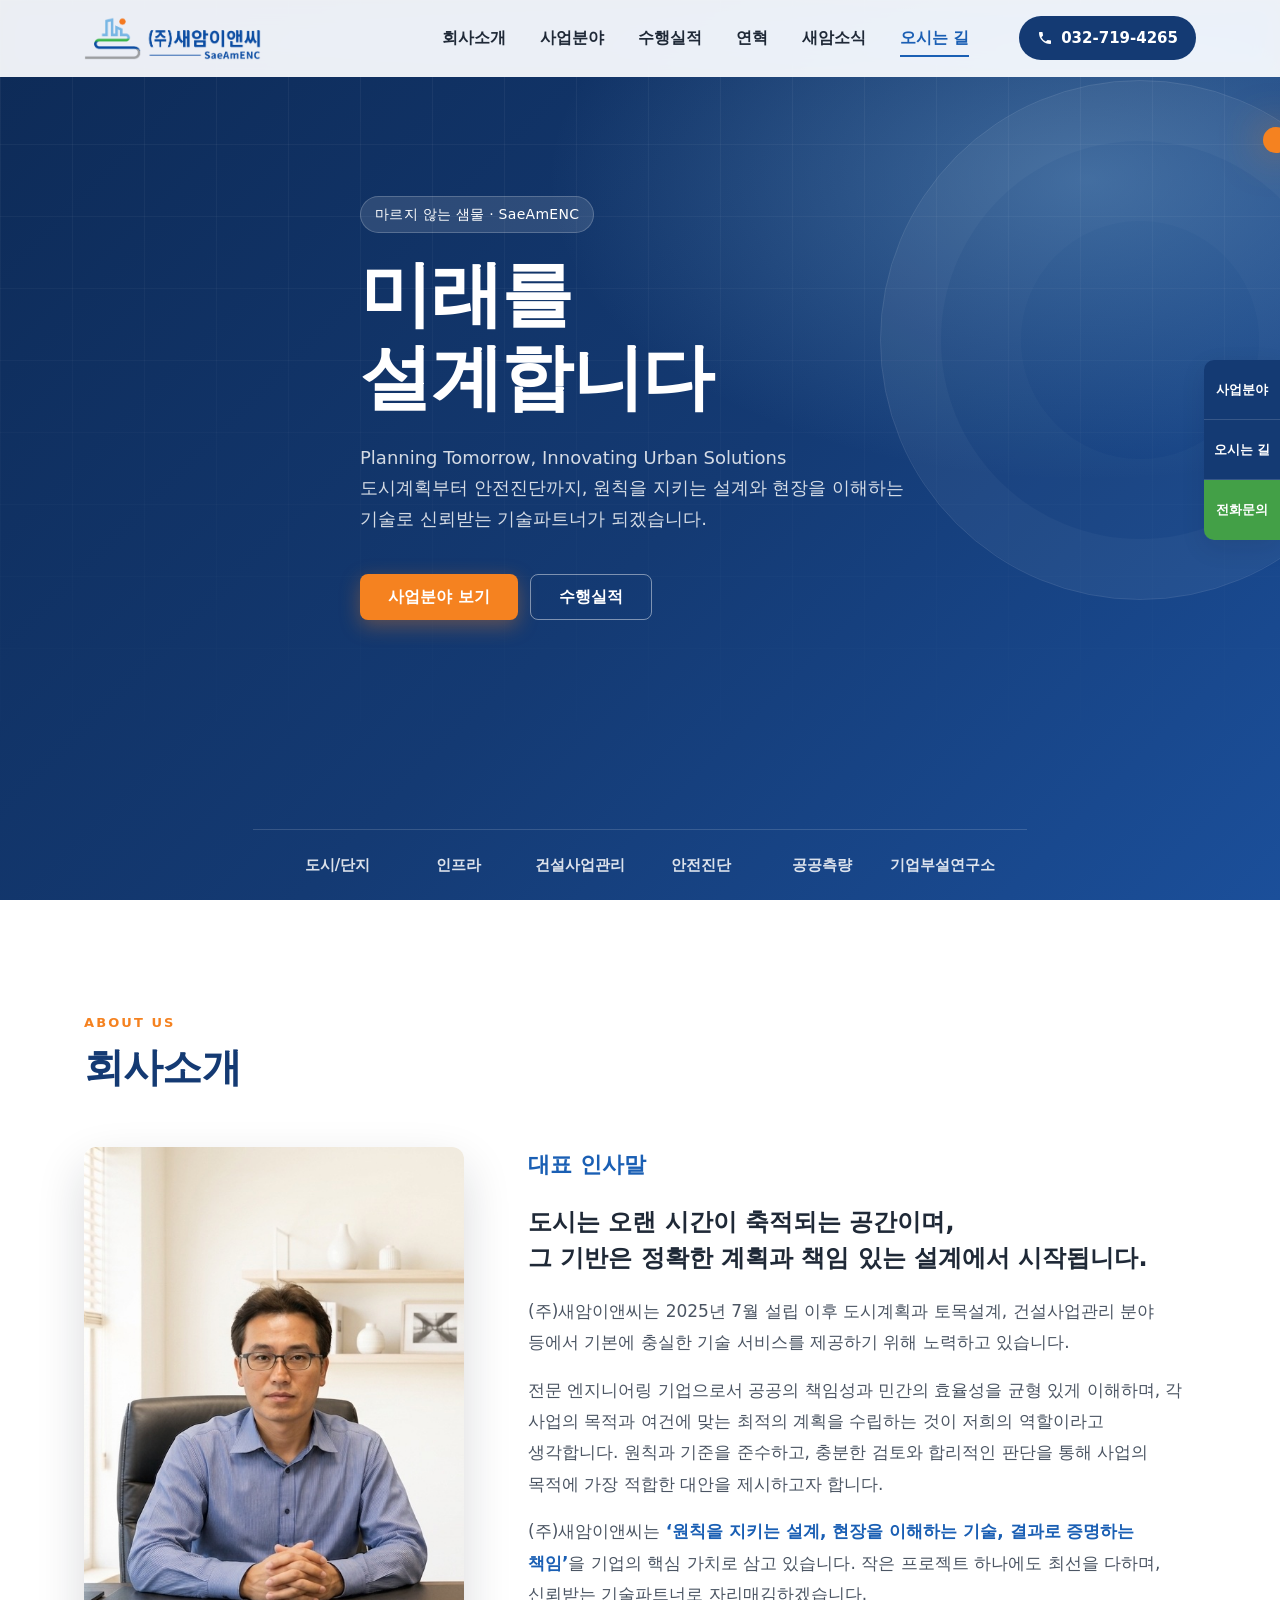
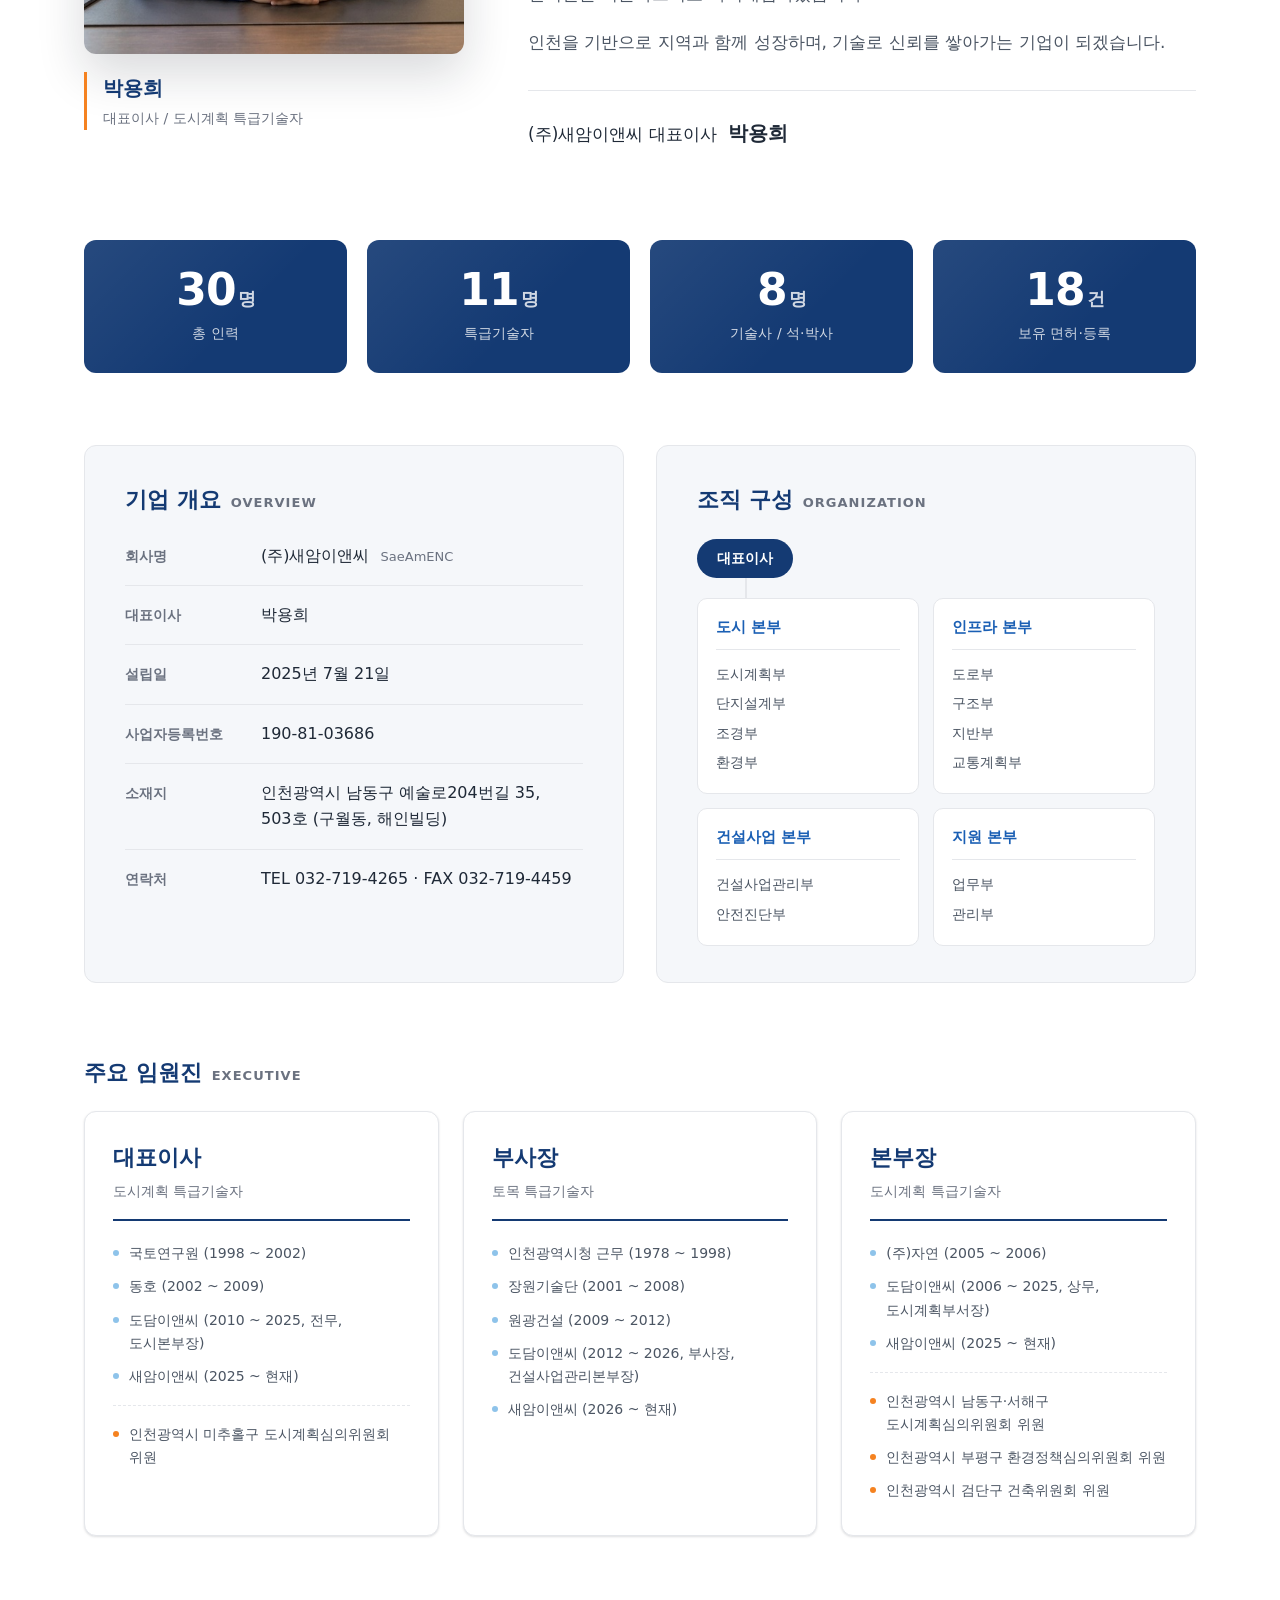
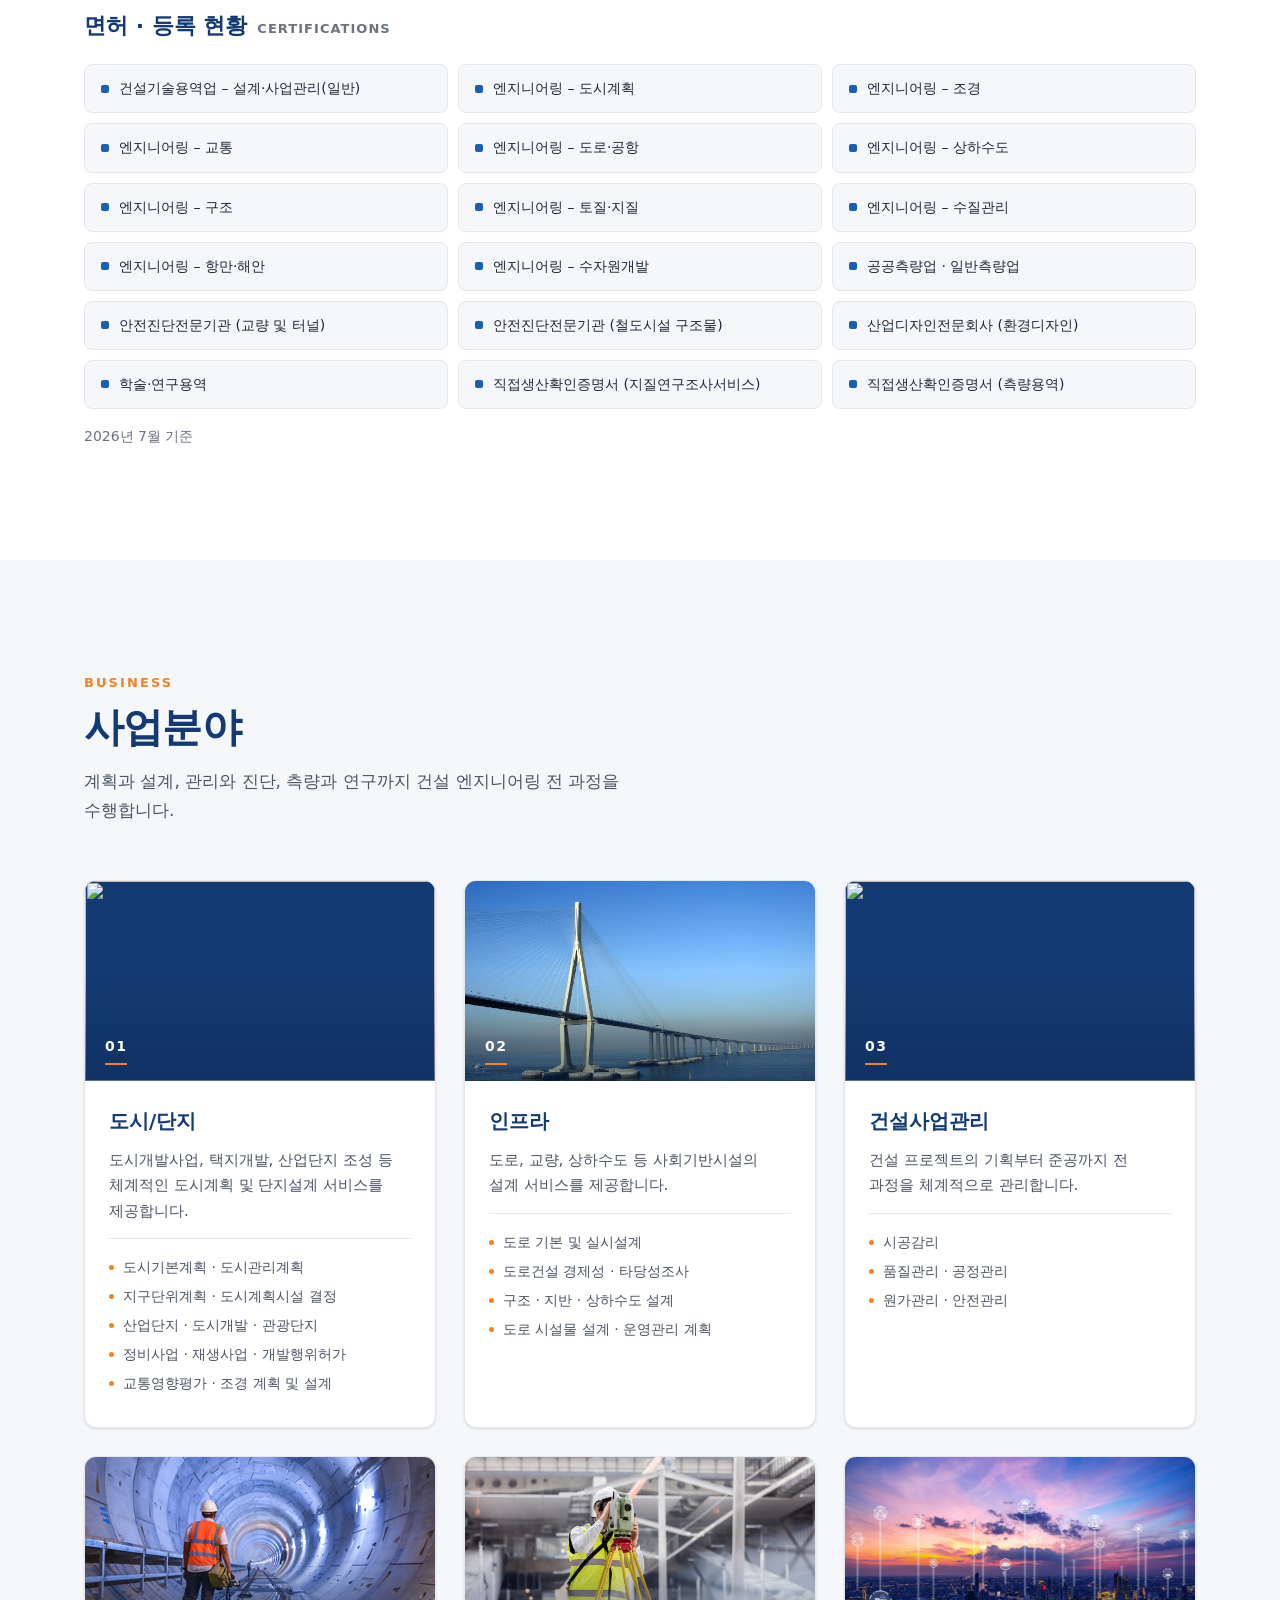
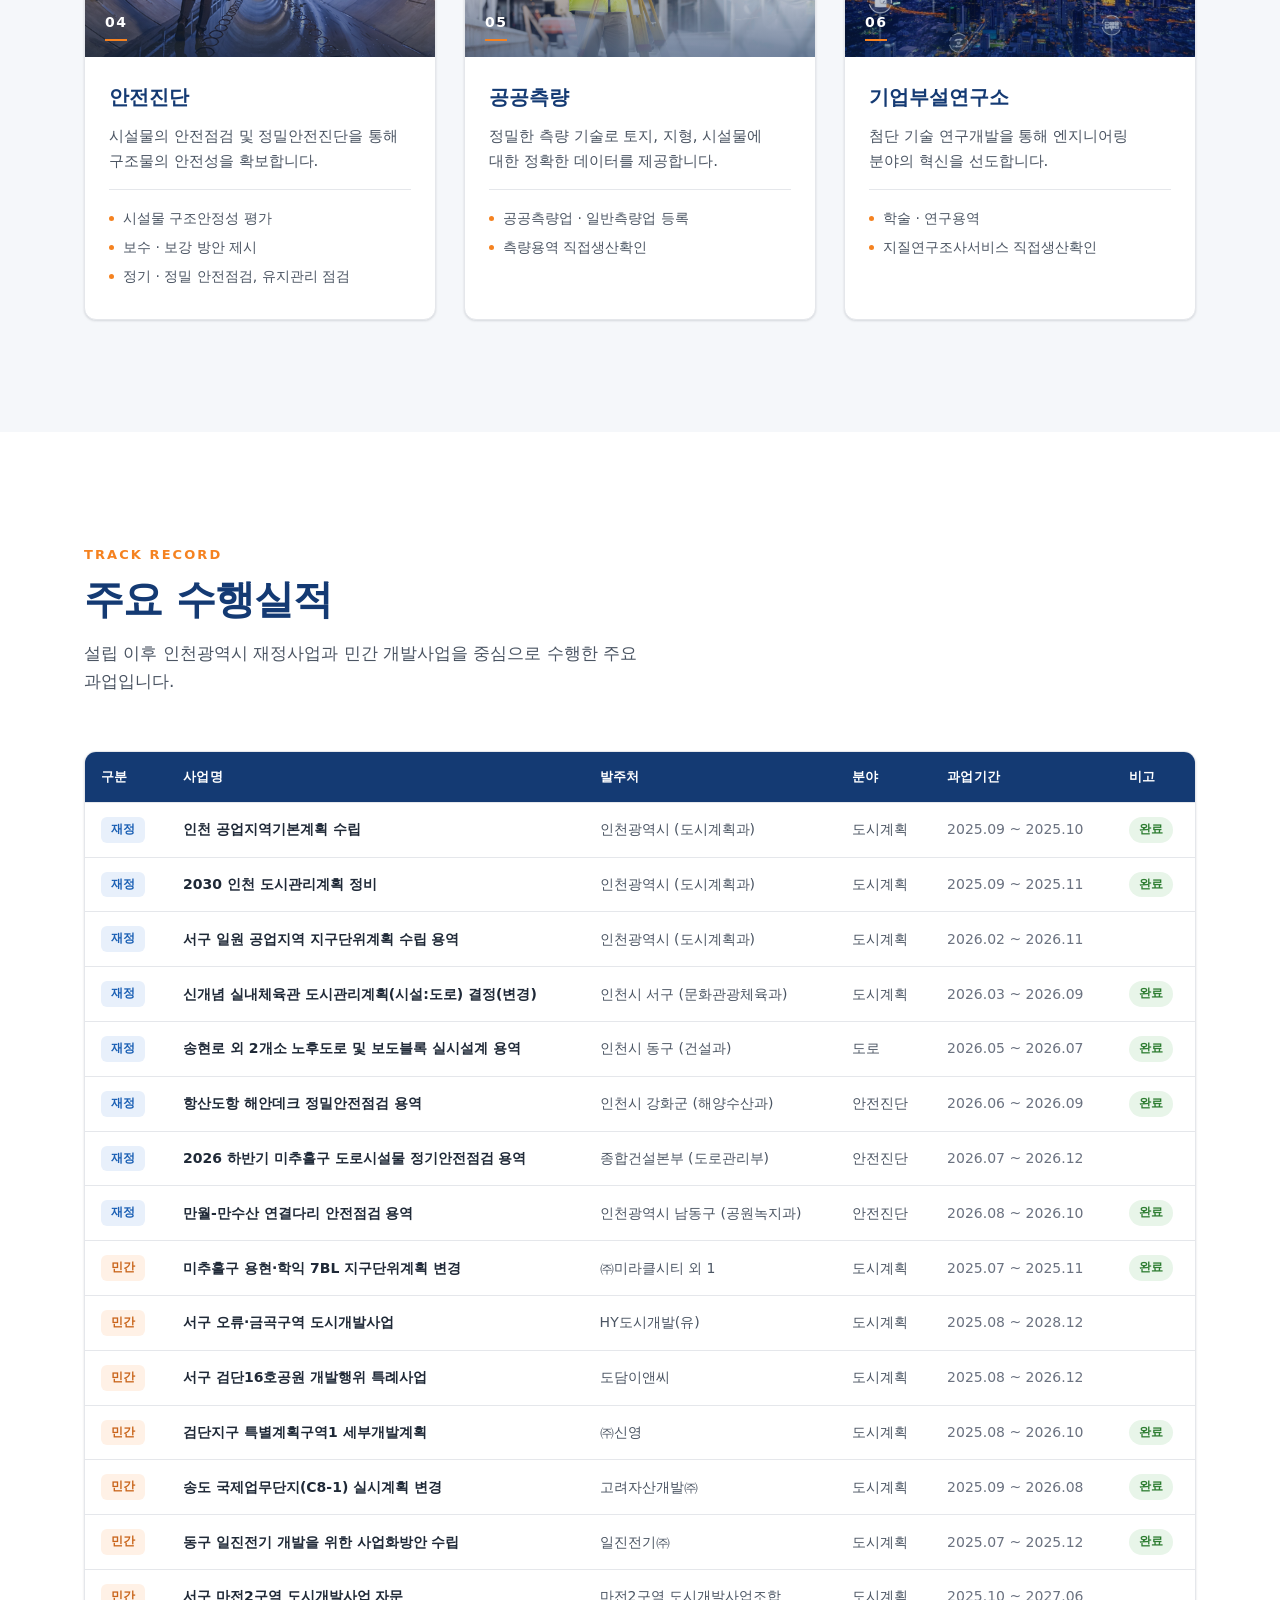
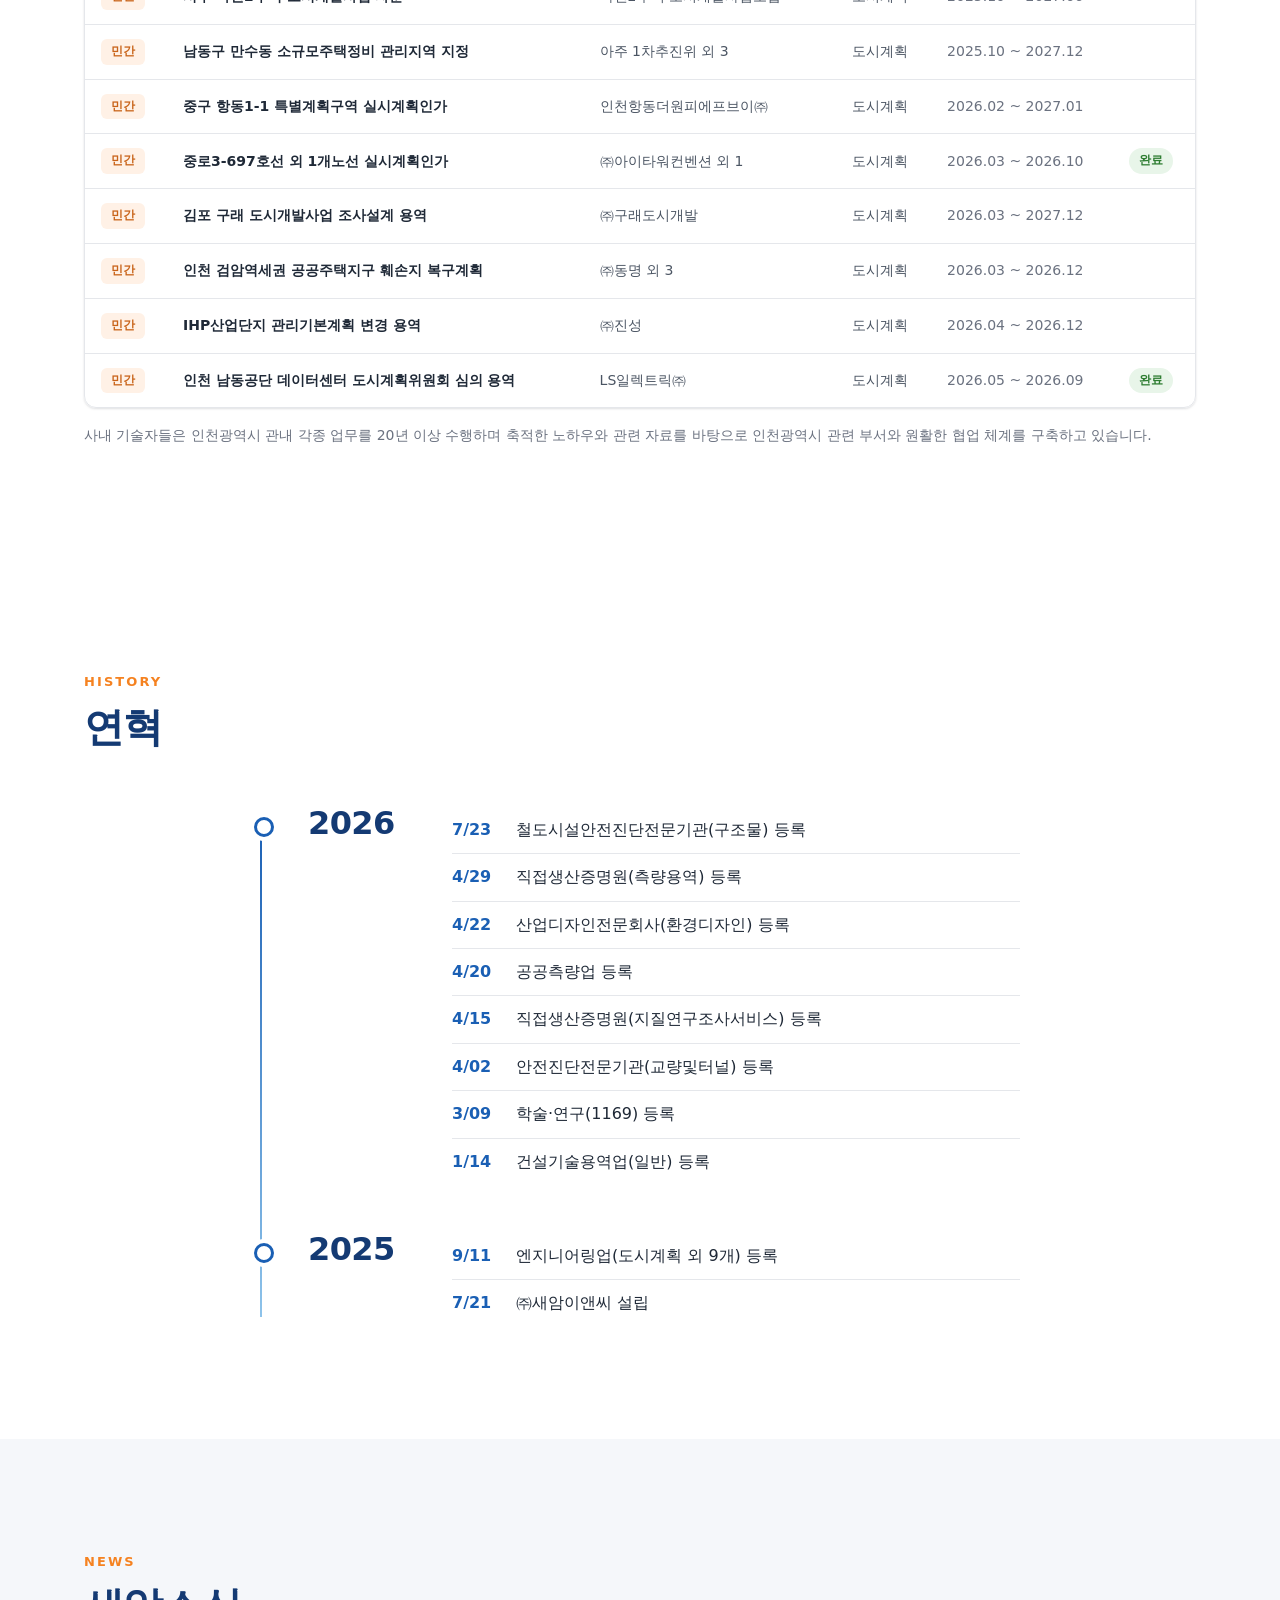
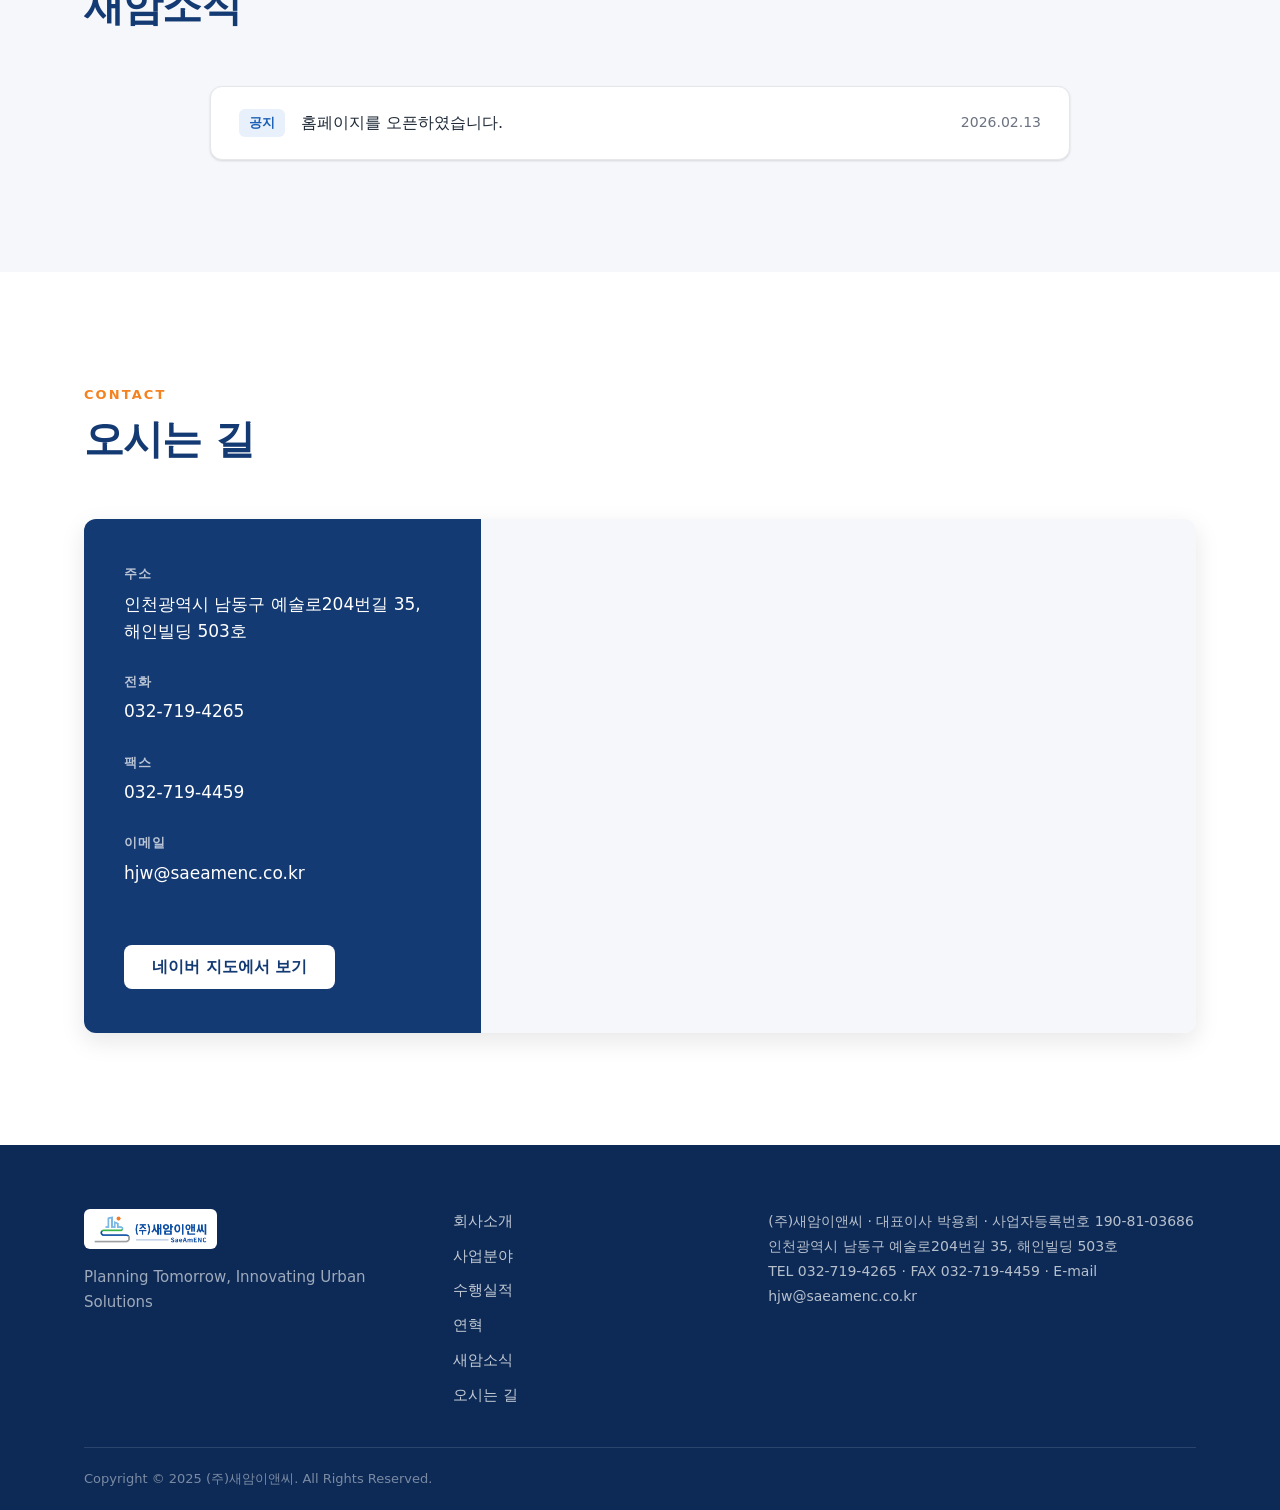
==== commit b2c3e656: "임원진 직위 상무 → 본부장 변경 Co-Authored-By: Claude Fable 5.1 <noreply@anthropic.com>" ====
--- a/index.html
+++ b/index.html
@@ -217,7 +217,7 @@
                 </article>
                 <article class="exec-card">
                     <div class="exec-head">
-                        <h4>상무</h4>
+                        <h4>본부장</h4>
                         <p>도시계획 특급기술자</p>
                     </div>
                     <ul class="career">
